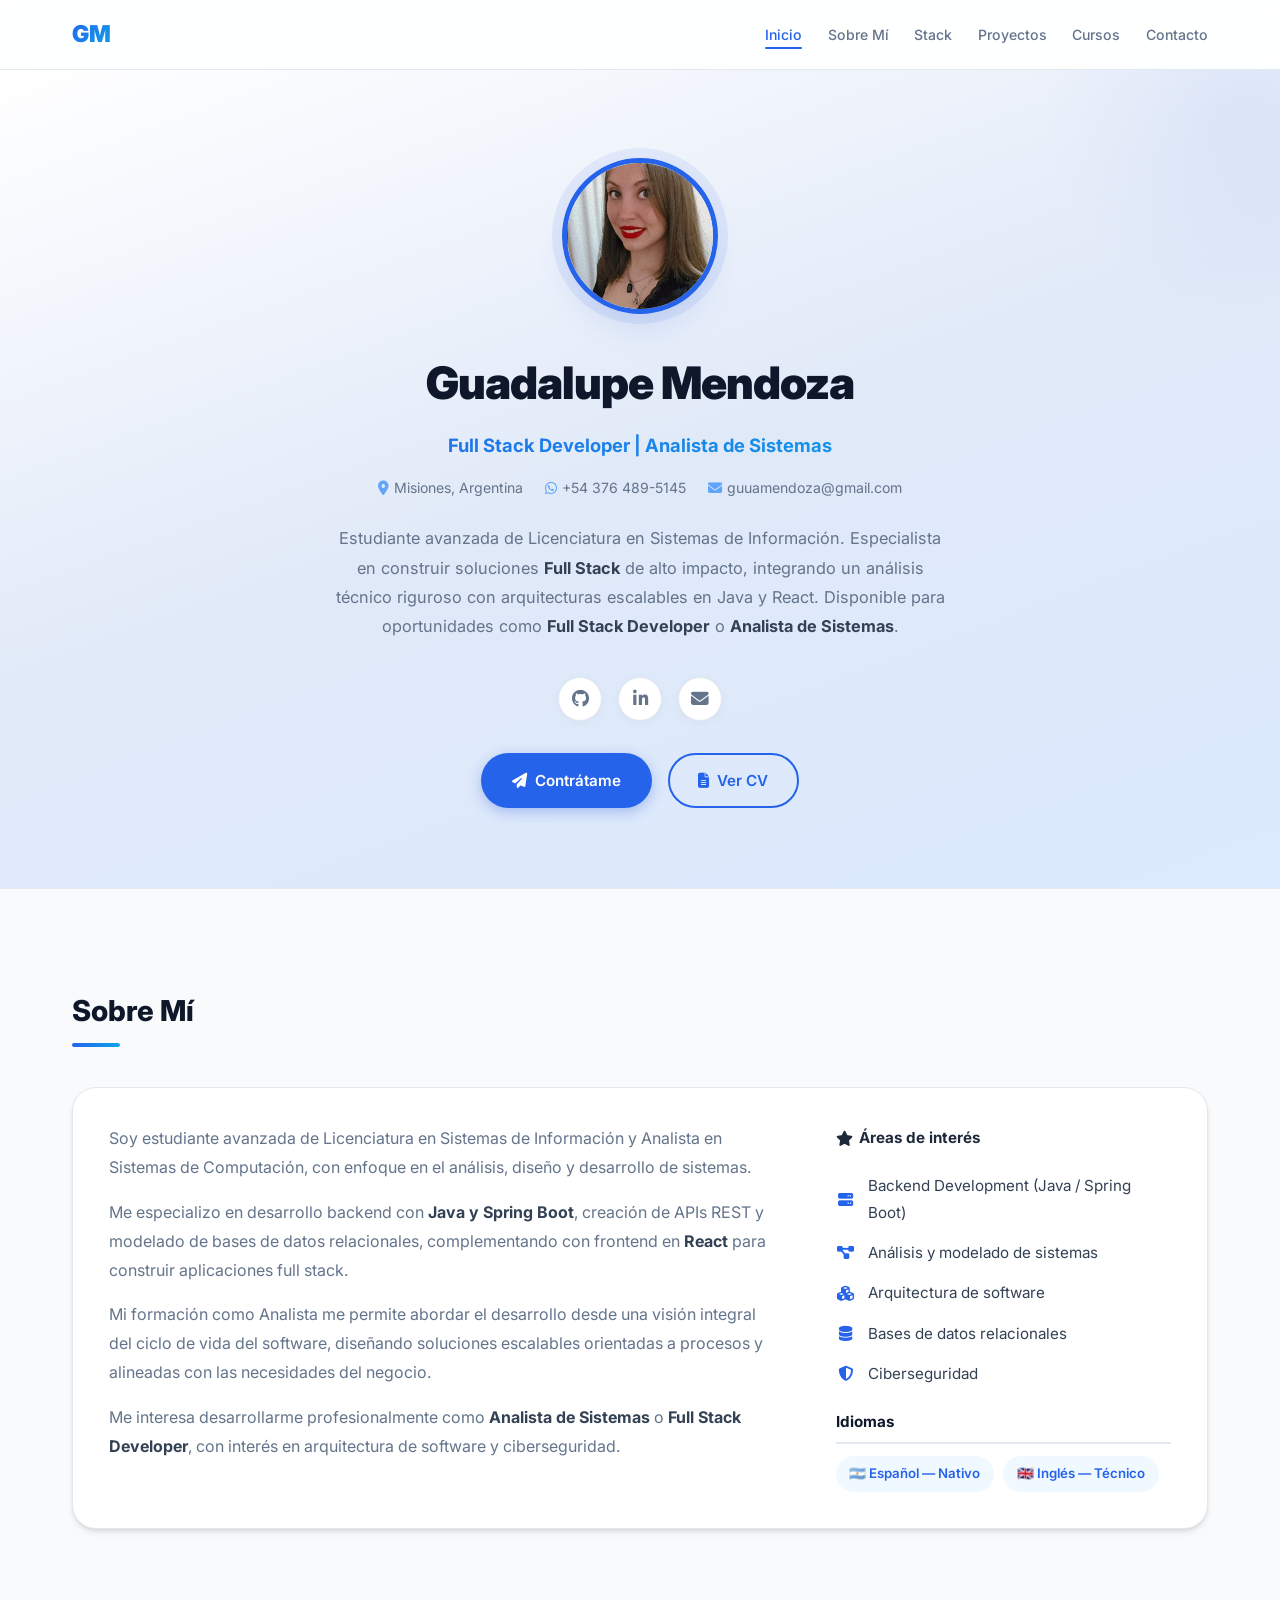
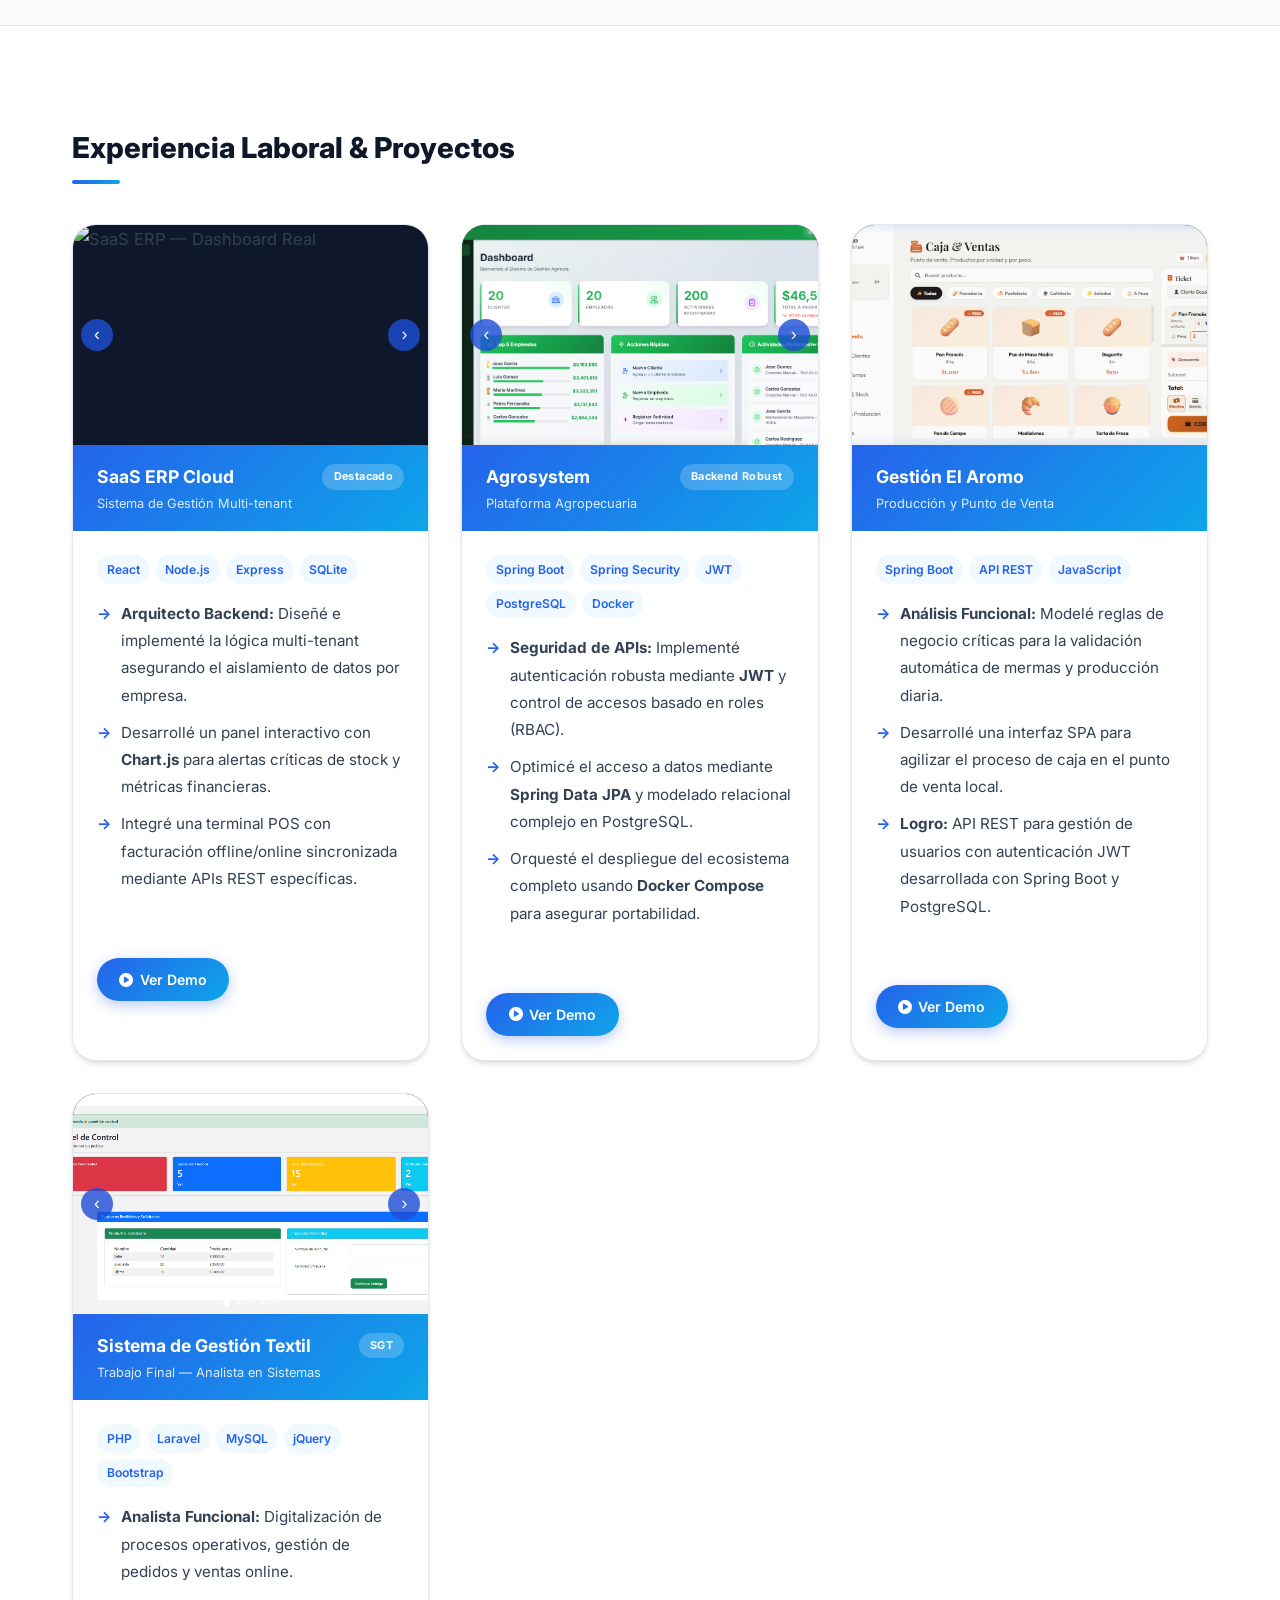
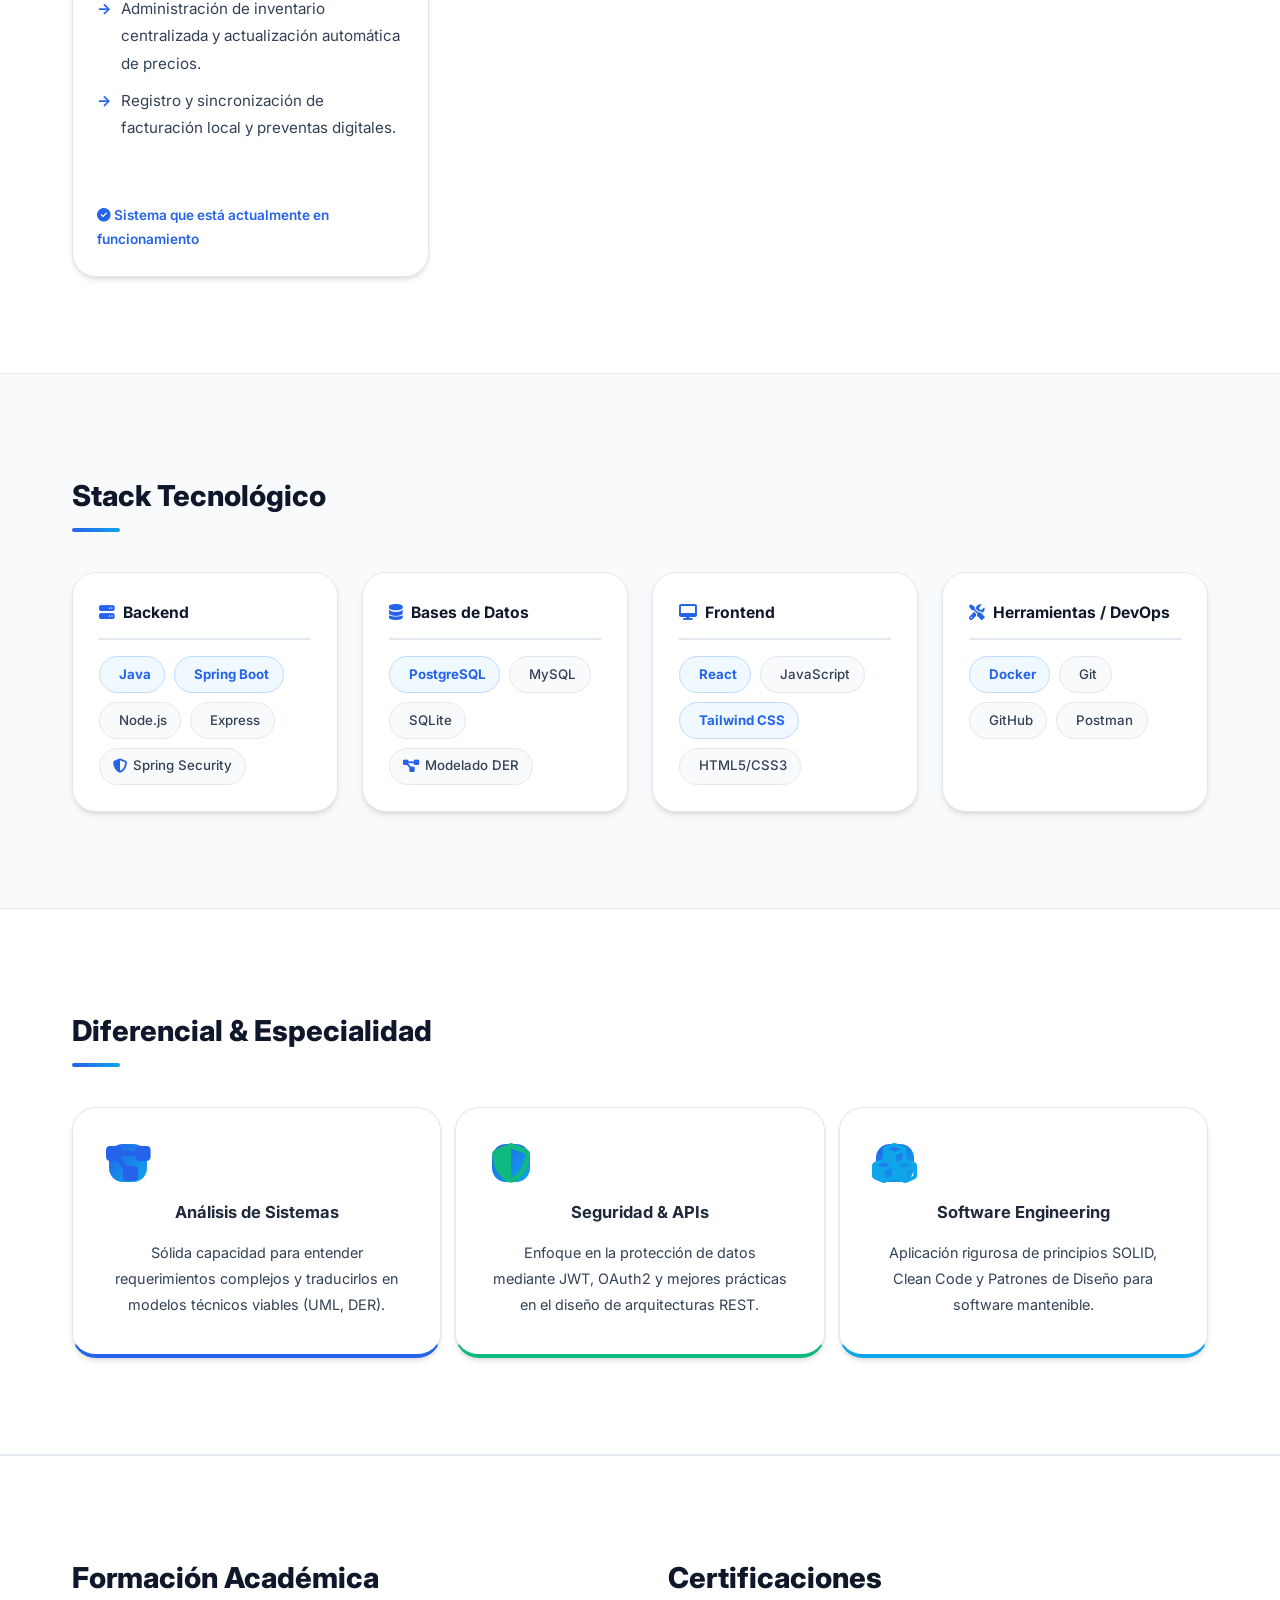
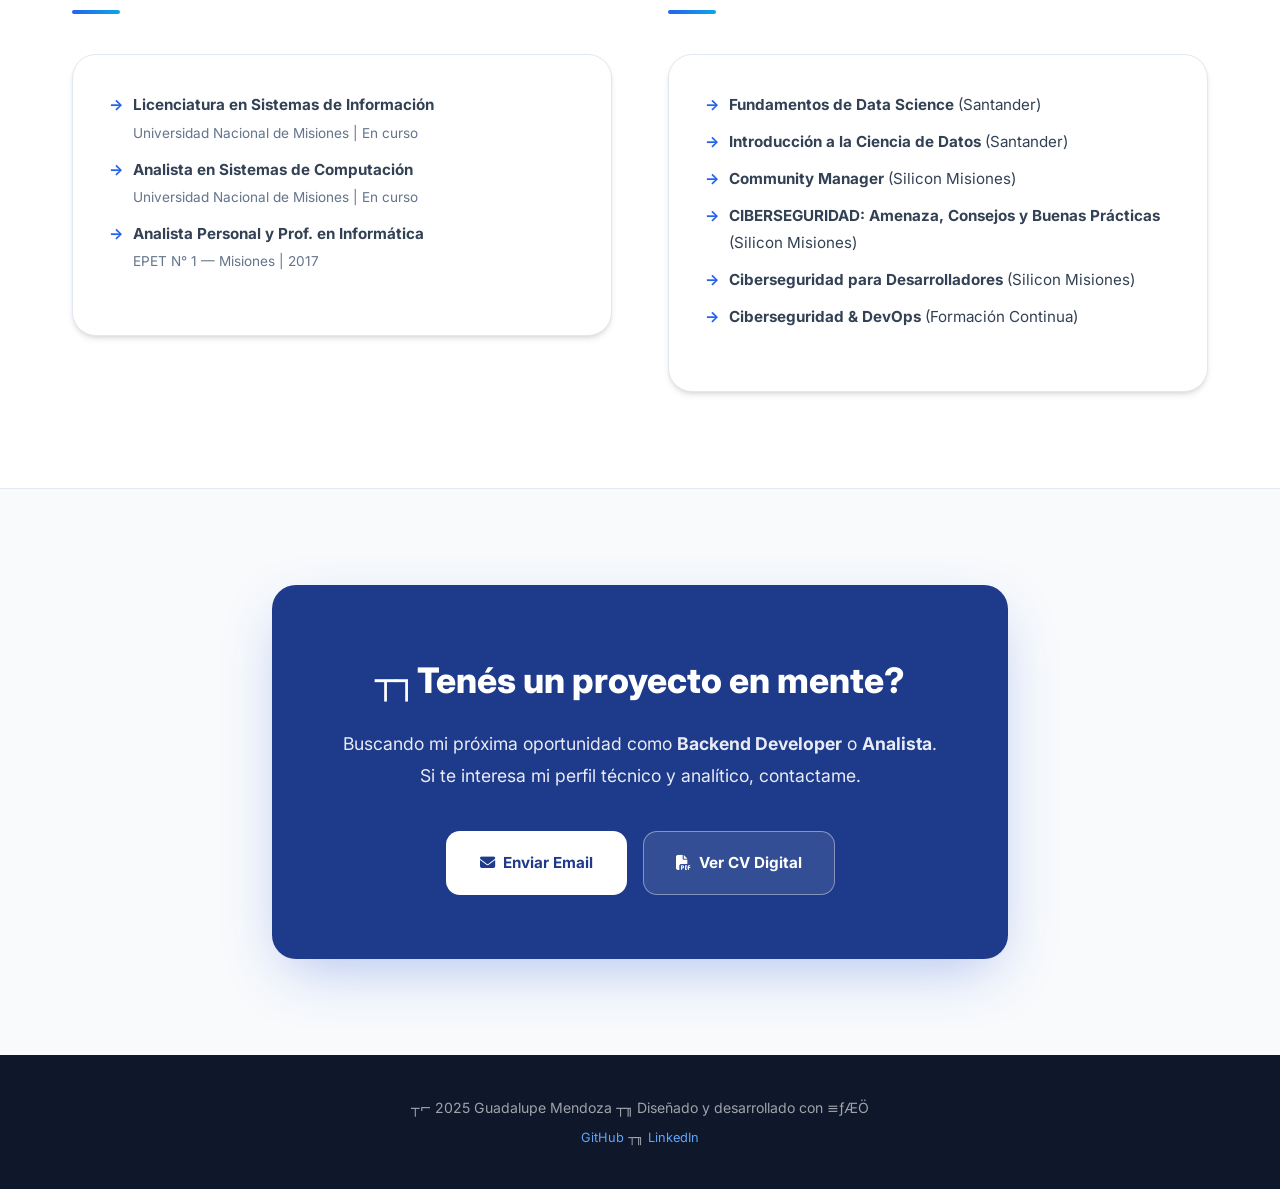
==== index.html @ 821cbe6c "Corregir problemas de visualización en el portfolio" ====
﻿<!DOCTYPE html>
<html lang="es">

<head>
    <meta charset="UTF-8">
    <meta name="viewport" content="width=device-width, initial-scale=1.0">
    <title>Guadalupe Mendoza | Desarrolladora Full Stack</title>
    <meta name="description"
        content="Portfolio de Guadalupe Mendoza — Desarrolladora Full Stack, Analista en Sistemas. Spring Boot, PostgreSQL, Docker.">
    <link rel="preconnect" href="https://fonts.googleapis.com">
    <link rel="preconnect" href="https://fonts.gstatic.com" crossorigin>
    <link href="https://fonts.googleapis.com/css2?family=Inter:wght@300;400;500;600;700;800;900&display=swap"
        rel="stylesheet">
    <link rel="stylesheet" href="https://cdnjs.cloudflare.com/ajax/libs/font-awesome/6.4.0/css/all.min.css">
    <link rel="stylesheet" href="https://cdn.jsdelivr.net/gh/devicons/devicon@latest/devicon.min.css">
    <style>
        :root {
            --blue: #2563eb;
            --blue-dark: #1e3a8a;
            --blue-lt: #60a5fa;
            --blue-xs: #f0f9ff;
            --sky: #0ea5e9;
            --dark: #0f172a;
            --text: #334155;
            --text-dark: #1e293b;
            --muted: #64748b;
            --border: #e2e8f0;
            --bg: #f8fafc;
            --card: #ffffff;
            --r: 24px;
            --r-sm: 14px;
            --sh: 0 4px 6px -1px rgb(0 0 0 / 0.1), 0 2px 4px -2px rgb(0 0 0 / 0.1);
            --sh-lg: 0 20px 25px -5px rgb(0 0 0 / 0.1), 0 8px 10px -6px rgb(0 0 0 / 0.1);
            --accent: #10b981; /* Emerald for a fresh professional look */
            --gap: 3.5rem;
        }

        *,
        *::before,
        *::after {
            margin: 0;
            padding: 0;
            box-sizing: border-box;
        }

        html {
            scroll-behavior: smooth;
        }

        body {
            font-family: 'Inter', system-ui, sans-serif;
            background: var(--bg);
            color: var(--text);
            line-height: 1.8;
            font-size: 16.5px;
            -webkit-font-smoothing: antialiased;
        }

        img {
            display: block;
            max-width: 100%;
        }

        a {
            color: inherit;
            text-decoration: none;
        }

        /* ΓöÇΓöÇΓöÇ NAVBAR ΓöÇΓöÇΓöÇΓöÇΓöÇΓöÇΓöÇΓöÇΓöÇΓöÇΓöÇΓöÇΓöÇΓöÇΓöÇΓöÇΓöÇΓöÇΓöÇΓöÇΓöÇΓöÇΓöÇΓöÇΓöÇΓöÇΓöÇΓöÇΓöÇΓöÇΓöÇΓöÇΓöÇΓöÇ */
        .navbar {
            background: rgba(255, 255, 255, .85);
            backdrop-filter: blur(12px);
            -webkit-backdrop-filter: blur(12px);
            border-bottom: 1px solid var(--border);
            position: sticky;
            top: 0;
            z-index: 1000;
            padding: .85rem 0;
        }

        .nav-inner {
            max-width: 1200px;
            margin: 0 auto;
            padding: 0 2rem;
            display: flex;
            justify-content: space-between;
            align-items: center;
        }

        .logo {
            font-size: 1.45rem;
            font-weight: 900;
            background: linear-gradient(135deg, var(--blue), var(--sky));
            -webkit-background-clip: text;
            background-clip: text;
            -webkit-text-fill-color: transparent;
        }

        .nav-links {
            display: flex;
            gap: 1.6rem;
            list-style: none;
        }

        .nav-links a {
            font-size: .88rem;
            font-weight: 500;
            color: var(--muted);
            transition: color .2s;
            position: relative;
        }

        .nav-links a:hover,
        .nav-links a.active {
            color: var(--blue);
        }

        .nav-links a.active::after {
            content: '';
            position: absolute;
            bottom: -6px;
            left: 0;
            right: 0;
            height: 2px;
            background: var(--blue);
            border-radius: 2px;
        }

        /* ΓöÇΓöÇΓöÇ HERO ΓöÇΓöÇΓöÇΓöÇΓöÇΓöÇΓöÇΓöÇΓöÇΓöÇΓöÇΓöÇΓöÇΓöÇΓöÇΓöÇΓöÇΓöÇΓöÇΓöÇΓöÇΓöÇΓöÇΓöÇΓöÇΓöÇΓöÇΓöÇΓöÇΓöÇΓöÇΓöÇΓöÇΓöÇΓöÇΓöÇ */
        .hero {
            background: linear-gradient(160deg, #fff 0%, #e0e9f8 50%, #dbeafe 100%);
            padding: 5.5rem 2rem 5rem;
            text-align: center;
            border-bottom: 1px solid var(--border);
            position: relative;
            overflow: hidden;
        }

        .hero::before {
            content: '';
            position: absolute;
            top: -160px;
            right: -160px;
            width: 400px;
            height: 400px;
            border-radius: 50%;
            background: radial-gradient(circle, rgba(29, 78, 216, .06) 0%, transparent 70%);
        }

        .hero-inner {
            max-width: 800px;
            margin: 0 auto;
            position: relative;
        }

        .avatar {
            width: 156px;
            height: 156px;
            border-radius: 50%;
            object-fit: cover;
            border: 5px solid var(--blue);
            box-shadow: 0 0 0 10px rgba(29, 78, 216, .08), 0 20px 40px -15px rgba(29, 78, 216, .2);
            margin: 0 auto 1.8rem;
        }

        .hero h1 {
            font-size: 2.8rem;
            font-weight: 900;
            color: var(--dark);
            margin-bottom: .35rem;
            letter-spacing: -.02em;
        }

        .hero-role {
            font-size: 1.15rem;
            font-weight: 700;
            background: linear-gradient(135deg, var(--blue), var(--sky));
            -webkit-background-clip: text;
            background-clip: text;
            -webkit-text-fill-color: transparent;
            margin-bottom: .8rem;
        }

        .hero-meta {
            display: flex;
            gap: 1.4rem;
            justify-content: center;
            flex-wrap: wrap;
            color: var(--muted);
            font-size: .88rem;
            margin-bottom: 1.5rem;
        }

        .hero-meta i {
            margin-right: .3rem;
            color: var(--blue-lt);
        }

        .hero-bio {
            color: var(--muted);
            font-size: 1.02rem;
            margin-bottom: 2.2rem;
            max-width: 620px;
            margin-left: auto;
            margin-right: auto;
            line-height: 1.8;
        }

        .hero-bio strong {
            color: var(--text);
        }

        .social-row {
            display: flex;
            gap: 1rem;
            justify-content: center;
            margin-bottom: 2rem;
        }

        .social-row a {
            width: 44px;
            height: 44px;
            border-radius: 50%;
            background: var(--card);
            border: 1px solid var(--border);
            display: flex;
            align-items: center;
            justify-content: center;
            font-size: 1.1rem;
            color: var(--muted);
            transition: all .25s;
            box-shadow: 0 2px 8px rgba(0, 0, 0, .04);
        }

        .social-row a:hover {
            background: var(--blue);
            color: #fff;
            border-color: var(--blue);
            transform: translateY(-3px);
            box-shadow: 0 6px 20px rgba(29, 78, 216, .25);
        }

        .hero-btns {
            display: flex;
            gap: 1rem;
            justify-content: center;
            flex-wrap: wrap;
        }

        .btn {
            display: inline-flex;
            align-items: center;
            gap: .5rem;
            padding: .75rem 1.8rem;
            border-radius: 50px;
            font-weight: 600;
            font-size: .95rem;
            transition: all .25s;
            cursor: pointer;
            border: 2px solid transparent;
        }

        .btn-primary {
            background: var(--blue);
            color: #fff;
            box-shadow: 0 4px 14px rgba(29, 78, 216, .3);
        }

        .btn-primary:hover {
            background: #1e3a8a;
            transform: translateY(-2px);
            box-shadow: 0 6px 20px rgba(29, 78, 216, .4);
        }

        .btn-outline {
            background: transparent;
            color: var(--blue);
            border-color: var(--blue);
        }

        .btn-outline:hover {
            background: var(--blue-xs);
            transform: translateY(-2px);
        }

        /* ΓöÇΓöÇΓöÇ LAYOUT ΓöÇΓöÇΓöÇΓöÇΓöÇΓöÇΓöÇΓöÇΓöÇΓöÇΓöÇΓöÇΓöÇΓöÇΓöÇΓöÇΓöÇΓöÇΓöÇΓöÇΓöÇΓöÇΓöÇΓöÇΓöÇΓöÇΓöÇΓöÇΓöÇΓöÇΓöÇΓöÇΓöÇΓöÇ */
        .container {
            max-width: 1200px;
            margin: 0 auto;
            padding: 0 2rem;
        }

        .section-gap {
            padding: 6rem 0;
        }

        .section-alt {
            background: var(--card);
            border-top: 1px solid var(--border);
            border-bottom: 1px solid var(--border);
        }

        .section-title {
            font-size: 1.8rem;
            font-weight: 800;
            color: var(--dark);
            margin-bottom: 2.5rem;
            position: relative;
            padding-bottom: .65rem;
        }

        .section-title::after {
            content: '';
            position: absolute;
            bottom: 0;
            left: 0;
            width: 48px;
            height: 4px;
            border-radius: 4px;
            background: linear-gradient(90deg, var(--blue), var(--sky));
        }

        .section-title.center {
            text-align: center;
        }

        .section-title.center::after {
            left: 50%;
            transform: translateX(-50%);
        }

        /* ΓöÇΓöÇΓöÇ CARD ΓöÇΓöÇΓöÇΓöÇΓöÇΓöÇΓöÇΓöÇΓöÇΓöÇΓöÇΓöÇΓöÇΓöÇΓöÇΓöÇΓöÇΓöÇΓöÇΓöÇΓöÇΓöÇΓöÇΓöÇΓöÇΓöÇΓöÇΓöÇΓöÇΓöÇΓöÇΓöÇΓöÇΓöÇΓöÇΓöÇ */
        .card {
            background: var(--card);
            border-radius: var(--r);
            box-shadow: var(--sh);
            border: 1px solid var(--border);
        }

        .card-pad {
            padding: 2.25rem;
        }

        /* ΓöÇΓöÇΓöÇ SOBRE M├ì ΓöÇΓöÇΓöÇΓöÇΓöÇΓöÇΓöÇΓöÇΓöÇΓöÇΓöÇΓöÇΓöÇΓöÇΓöÇΓöÇΓöÇΓöÇΓöÇΓöÇΓöÇΓöÇΓöÇΓöÇΓöÇΓöÇΓöÇΓöÇΓöÇΓöÇΓöÇΓöÇ */
        .about-grid {
            display: grid;
            grid-template-columns: 2fr 1fr;
            gap: var(--gap);
        }

        .about-text p {
            color: var(--muted);
            margin-bottom: 1rem;
            font-size: 1rem;
        }

        .about-text p strong {
            color: var(--text);
        }

        .lang-row {
            display: flex;
            gap: .6rem;
            flex-wrap: wrap;
            margin-top: .75rem;
        }

        .lang-badge {
            background: var(--blue-xs);
            color: var(--blue);
            padding: .35rem .85rem;
            border-radius: 50px;
            font-size: .83rem;
            font-weight: 600;
        }

        /* ΓöÇΓöÇΓöÇ FORMACI├ôN + ÁREAS ΓöÇΓöÇΓöÇΓöÇΓöÇΓöÇΓöÇΓöÇΓöÇΓöÇΓöÇΓöÇΓöÇΓöÇΓöÇΓöÇΓöÇΓöÇΓöÇΓöÇΓöÇΓöÇ */
        .two-col {
            display: grid;
            grid-template-columns: 1fr 1fr;
            gap: var(--gap);
        }

        .edu-timeline {
            display: flex;
            flex-direction: column;
            gap: 1rem;
        }

        .edu-item {
            padding: 1.1rem 1.3rem;
            border-radius: var(--r-sm);
            background: var(--bg);
            border-left: 4px solid var(--blue);
            transition: transform .2s;
        }

        .edu-item:hover {
            transform: translateX(4px);
        }

        .edu-item h4 {
            font-size: .98rem;
            font-weight: 700;
            color: var(--dark);
            margin-bottom: .15rem;
        }

        .edu-item .inst {
            color: var(--blue);
            font-size: .86rem;
            font-weight: 600;
        }

        .edu-item .date {
            color: var(--muted);
            font-size: .8rem;
        }

        .areas-grid {
            display: grid;
            grid-template-columns: 1fr 1fr;
            gap: .9rem;
        }

        .area-card {
            background: var(--bg);
            border-radius: var(--r-sm);
            padding: 1rem;
            display: flex;
            align-items: flex-start;
            gap: .8rem;
            border: 1px solid var(--border);
            transition: all .25s;
        }

        .area-card:hover {
            border-color: var(--blue);
            background: var(--blue-xs);
            transform: translateY(-3px);
            box-shadow: 0 4px 12px rgba(29, 78, 216, .08);
        }

        .area-icon {
            width: 38px;
            height: 38px;
            border-radius: var(--r-sm);
            background: linear-gradient(135deg, var(--blue), var(--sky));
            display: flex;
            align-items: center;
            justify-content: center;
            color: #fff;
            font-size: .95rem;
            flex-shrink: 0;
        }

        .area-card h4 {
            font-size: .88rem;
            font-weight: 700;
            color: var(--dark);
            margin-bottom: .15rem;
        }

        .area-card p {
            font-size: .78rem;
            color: var(--muted);
            line-height: 1.45;
        }

        /* ΓöÇΓöÇΓöÇ STACK TECNOL├ôGICO ΓöÇΓöÇΓöÇΓöÇΓöÇΓöÇΓöÇΓöÇΓöÇΓöÇΓöÇΓöÇΓöÇΓöÇΓöÇΓöÇΓöÇΓöÇΓöÇΓöÇΓöÇΓöÇΓöÇΓöÇ */
        .skills-grid {
            display: grid;
            grid-template-columns: repeat(auto-fit, minmax(260px, 1fr));
            gap: 1.5rem;
        }

        .skill-cat {
            background: var(--card);
            border-radius: var(--r);
            padding: 1.6rem;
            box-shadow: var(--sh);
            border: 1px solid var(--border);
            transition: transform .25s, box-shadow .25s;
        }

        .skill-cat:hover {
            transform: translateY(-4px);
            box-shadow: var(--sh-lg);
        }

        .skill-cat h3 {
            font-size: .98rem;
            font-weight: 700;
            color: var(--dark);
            display: flex;
            align-items: center;
            gap: .5rem;
            padding-bottom: .7rem;
            margin-bottom: 1rem;
            border-bottom: 2px solid var(--border);
        }

        .skill-cat h3 i {
            color: var(--blue);
        }

        .skill-tags {
            display: flex;
            flex-wrap: wrap;
            gap: .55rem;
        }

        .skill-tag {
            background: var(--bg);
            color: var(--text);
            padding: .35rem .85rem;
            border-radius: 50px;
            font-size: .83rem;
            font-weight: 500;
            border: 1px solid var(--border);
            display: inline-flex;
            align-items: center;
            gap: .35rem;
            transition: all .25s;
        }

        .skill-tag i {
            color: var(--blue);
            font-size: .9rem;
        }

        .skill-tag:hover {
            background: var(--blue);
            color: #fff;
            border-color: var(--blue);
            transform: translateY(-2px);
        }

        .skill-tag:hover i {
            color: #fff;
        }

        .skill-tag.hi {
            background: var(--blue-xs);
            border-color: #bfdbfe;
            color: var(--blue);
            font-weight: 700;
        }

        /* ΓöÇΓöÇΓöÇ PROYECTOS ΓöÇΓöÇΓöÇΓöÇΓöÇΓöÇΓöÇΓöÇΓöÇΓöÇΓöÇΓöÇΓöÇΓöÇΓöÇΓöÇΓöÇΓöÇΓöÇΓöÇΓöÇΓöÇΓöÇΓöÇΓöÇΓöÇΓöÇΓöÇΓöÇΓöÇΓöÇ */
        .projects-grid {
            display: grid;
            grid-template-columns: repeat(auto-fit, minmax(350px, 1fr));
            gap: 2rem;
        }

        .proj-card {
            background: var(--card);
            border-radius: var(--r);
            overflow: hidden;
            display: flex;
            flex-direction: column;
            box-shadow: var(--sh);
            transition: transform .3s ease, box-shadow .3s ease;
            height: 100%;
            border: 1px solid var(--border);
        }

        .proj-card:hover {
            transform: translateY(-8px);
            box-shadow: var(--sh-lg);
            border-color: var(--blue-lt);
        }

        .proj-desc-list {
            list-style: none;
            margin-bottom: 1.5rem;
        }

        .proj-desc-list li {
            position: relative;
            padding-left: 1.5rem;
            margin-bottom: 0.6rem;
            font-size: 0.95rem;
        }

        .proj-desc-list li::before {
            content: "→";
            position: absolute;
            left: 0;
            color: var(--blue);
            font-weight: 700;
        }

        .proj-carousel {
            position: relative;
            overflow: hidden;
            background: #0f172a;
        }

        .proj-carousel-track {
            display: flex;
            transition: transform .45s ease;
        }

        .proj-slide {
            min-width: 100%;
            height: 220px;
            object-fit: cover;
            object-position: top;
            cursor: zoom-in;
        }

        .carousel-btn {
            position: absolute;
            top: 50%;
            transform: translateY(-50%);
            background: rgba(29, 78, 216, .8);
            color: #fff;
            border: none;
            width: 32px;
            height: 32px;
            border-radius: 50%;
            font-size: 1.1rem;
            cursor: pointer;
            display: flex;
            align-items: center;
            justify-content: center;
            transition: background .2s;
            z-index: 5;
        }

        .carousel-btn:hover {
            background: var(--blue);
        }

        .carousel-prev {
            left: 8px;
        }

        .carousel-next {
            right: 8px;
        }

        .carousel-dots {
            position: absolute;
            bottom: 8px;
            left: 50%;
            transform: translateX(-50%);
            display: flex;
            gap: 5px;
        }

        .carousel-dot {
            width: 7px;
            height: 7px;
            border-radius: 50%;
            background: rgba(255, 255, 255, .35);
            cursor: pointer;
            transition: background .2s;
        }

        .carousel-dot.on {
            background: #fff;
        }

        .proj-header {
            background: linear-gradient(135deg, var(--blue), var(--sky));
            color: #fff;
            padding: 1rem 1.5rem;
        }

        .proj-header h3 {
            font-size: 1.1rem;
            font-weight: 700;
            display: flex;
            align-items: center;
            justify-content: space-between;
        }

        .proj-badge {
            background: rgba(255, 255, 255, .2);
            border-radius: 50px;
            font-size: .68rem;
            padding: .2rem .7rem;
            font-weight: 700;
            letter-spacing: .4px;
        }

        .proj-sub {
            font-size: .8rem;
            opacity: .85;
        }

        .proj-body {
            padding: 1.5rem;
            flex: 1;
            display: flex;
            flex-direction: column;
            gap: 1rem;
        }

        .proj-desc {
            color: var(--muted);
            font-size: .9rem;
            flex: 1;
            line-height: 1.7;
        }

        .tech-tags {
            display: flex;
            flex-wrap: wrap;
            gap: .4rem;
        }

        .tech-tag {
            background: var(--blue-xs);
            color: var(--blue);
            padding: .2rem .6rem;
            border-radius: 50px;
            font-size: .76rem;
            font-weight: 600;
        }

        .proj-stats {
            display: flex;
            gap: 1rem;
            flex-wrap: wrap;
        }

        .proj-stat {
            display: flex;
            align-items: center;
            gap: .3rem;
            font-size: .82rem;
            color: var(--muted);
        }

        .proj-stat i {
            color: var(--blue);
        }

        .proj-links {
            display: flex;
            gap: .75rem;
            padding-top: 1rem;
            flex-wrap: wrap;
            align-items: center;
        }

        .proj-links a {
            display: inline-flex;
            align-items: center;
            gap: .4rem;
            font-size: .88rem;
            color: var(--muted);
            transition: all .25s;
        }

        .proj-links a:hover {
            color: var(--blue);
        }

        .proj-demo-btn {
            background: linear-gradient(135deg, var(--blue), var(--sky));
            color: #fff !important;
            padding: .55rem 1.4rem;
            border-radius: 50px;
            font-weight: 600;
            font-size: .88rem;
            box-shadow: 0 4px 14px rgba(29, 78, 216, .3);
            transition: all .25s;
        }

        .proj-demo-btn:hover {
            transform: translateY(-2px);
            box-shadow: 0 6px 20px rgba(29, 78, 216, .4);
            color: #fff !important;
        }

        /* ΓöÇΓöÇΓöÇ CERTIFICACIONES ΓöÇΓöÇΓöÇΓöÇΓöÇΓöÇΓöÇΓöÇΓöÇΓöÇΓöÇΓöÇΓöÇΓöÇΓöÇΓöÇΓöÇΓöÇΓöÇΓöÇΓöÇΓöÇΓöÇΓöÇΓöÇ */
        .cert-grid {
            display: grid;
            grid-template-columns: repeat(auto-fit, minmax(290px, 1fr));
            gap: 1.3rem;
        }

        .cert-card {
            background: var(--card);
            border-radius: var(--r);
            padding: 1.4rem;
            box-shadow: var(--sh);
            border: 1px solid var(--border);
            display: flex;
            gap: 1rem;
            transition: all .25s;
        }

        .cert-card:hover {
            border-color: var(--blue);
            transform: translateY(-3px);
            box-shadow: var(--sh-lg);
        }

        .cert-icon {
            font-size: 1.8rem;
            color: var(--blue);
            min-width: 44px;
            text-align: center;
        }

        .cert-card h4 {
            font-size: .98rem;
            font-weight: 700;
            color: var(--dark);
            margin-bottom: .15rem;
        }

        .cert-iss {
            color: var(--blue);
            font-size: .84rem;
            font-weight: 600;
        }

        .cert-date {
            color: var(--muted);
            font-size: .8rem;
            margin-bottom: .4rem;
        }

        .cert-pills {
            display: flex;
            flex-wrap: wrap;
            gap: .3rem;
        }

        .cert-pill {
            background: var(--blue-xs);
            color: var(--blue);
            padding: .15rem .55rem;
            border-radius: 50px;
            font-size: .72rem;
            font-weight: 600;
        }

        .section-sub {
            font-size: 1.2rem;
            font-weight: 700;
            color: var(--dark);
            margin: 3rem 0 1.5rem;
        }

        /* ΓöÇΓöÇΓöÇ CONTACTO ΓöÇΓöÇΓöÇΓöÇΓöÇΓöÇΓöÇΓöÇΓöÇΓöÇΓöÇΓöÇΓöÇΓöÇΓöÇΓöÇΓöÇΓöÇΓöÇΓöÇΓöÇΓöÇΓöÇΓöÇΓöÇΓöÇΓöÇΓöÇΓöÇΓöÇΓöÇΓöÇ */
        .contact-box {
            background: linear-gradient(135deg, var(--blue) 0%, var(--sky) 100%);
            border-radius: var(--r);
            padding: 4rem 2.5rem;
            text-align: center;
            color: #fff;
            box-shadow: 0 20px 60px -15px rgba(29, 78, 216, .35);
        }

        .contact-box h2 {
            font-size: 2.2rem;
            font-weight: 800;
            margin-bottom: .75rem;
        }

        .contact-box p {
            opacity: .9;
            margin-bottom: 2rem;
            font-size: 1.05rem;
        }

        .btn-white {
            background: #fff;
            color: var(--blue);
            font-weight: 700;
        }

        .btn-white:hover {
            background: #e0e7ff;
            transform: translateY(-2px);
        }

        /* ΓöÇΓöÇΓöÇ FOOTER ΓöÇΓöÇΓöÇΓöÇΓöÇΓöÇΓöÇΓöÇΓöÇΓöÇΓöÇΓöÇΓöÇΓöÇΓöÇΓöÇΓöÇΓöÇΓöÇΓöÇΓöÇΓöÇΓöÇΓöÇΓöÇΓöÇΓöÇΓöÇΓöÇΓöÇΓöÇΓöÇΓöÇΓöÇ */
        footer {
            background: var(--dark);
            color: rgba(255, 255, 255, .6);
            text-align: center;
            padding: 2.5rem 2rem;
            font-size: .88rem;
        }

        footer a {
            color: var(--blue-lt);
            transition: color .2s;
        }

        footer a:hover {
            color: #fff;
        }

        /* ΓöÇΓöÇΓöÇ RESPONSIVE ΓöÇΓöÇΓöÇΓöÇΓöÇΓöÇΓöÇΓöÇΓöÇΓöÇΓöÇΓöÇΓöÇΓöÇΓöÇΓöÇΓöÇΓöÇΓöÇΓöÇΓöÇΓöÇΓöÇΓöÇΓöÇΓöÇΓöÇΓöÇΓöÇΓöÇ */
        @media (max-width: 900px) {

            .two-col,
            .about-grid {
                grid-template-columns: 1fr;
            }

            .areas-grid {
                grid-template-columns: 1fr;
            }

            .hero h1 {
                font-size: 2rem;
            }
        }

        @media (max-width: 640px) {
            .projects-grid {
                grid-template-columns: 1fr;
            }

            .nav-links {
                gap: .8rem;
            }

            .nav-links a {
                font-size: .78rem;
            }
        }

        @keyframes fadeUp {
            from {
                opacity: 0;
                transform: translateY(16px);
            }

            to {
                opacity: 1;
                transform: translateY(0);
            }
        }

        .proj-card,
        .cert-card,
        .skill-cat,
        .area-card {
            animation: fadeUp .5s ease-out both;
        }
    </style>
</head>

<body>

    <!-- ΓòÉΓòÉΓòÉ NAVBAR ΓòÉΓòÉΓòÉΓòÉΓòÉΓòÉΓòÉΓòÉΓòÉΓòÉΓòÉΓòÉΓòÉΓòÉΓòÉΓòÉΓòÉΓòÉΓòÉΓòÉΓòÉΓòÉΓòÉΓòÉΓòÉΓòÉΓòÉΓòÉΓòÉΓòÉΓòÉΓòÉΓòÉΓòÉΓòÉΓòÉΓòÉΓòÉΓòÉΓòÉΓòÉΓòÉΓòÉΓòÉ -->
    <nav class="navbar">
        <div class="nav-inner">
            <a href="#" class="logo">GM</a>
            <ul class="nav-links">
                <li><a href="#inicio" class="active">Inicio</a></li>
                <li><a href="#sobre-mi">Sobre Mí</a></li>
                <li><a href="#stack">Stack</a></li>
                <li><a href="#proyectos">Proyectos</a></li>
                <li><a href="#cursos">Cursos</a></li>
                <li><a href="#contacto">Contacto</a></li>
            </ul>
        </div>
    </nav>

    <!-- ΓòÉΓòÉΓòÉ HERO ΓòÉΓòÉΓòÉΓòÉΓòÉΓòÉΓòÉΓòÉΓòÉΓòÉΓòÉΓòÉΓòÉΓòÉΓòÉΓòÉΓòÉΓòÉΓòÉΓòÉΓòÉΓòÉΓòÉΓòÉΓòÉΓòÉΓòÉΓòÉΓòÉΓòÉΓòÉΓòÉΓòÉΓòÉΓòÉΓòÉΓòÉΓòÉΓòÉΓòÉΓòÉΓòÉΓòÉΓòÉΓòÉΓòÉ -->
    <section id="inicio" class="hero">
        <div class="hero-inner">
            <img src="profile.jpg" alt="Guadalupe Mendoza" class="avatar">
            <h1>Guadalupe Mendoza</h1>
            <div class="hero-role">Full Stack Developer | Analista de Sistemas</div>
            <div class="hero-meta">
                <span><i class="fas fa-map-marker-alt"></i>Misiones, Argentina</span>
                <span><i class="fab fa-whatsapp"></i>+54 376 489-5145</span>
                <span><i class="fas fa-envelope"></i>guuamendoza@gmail.com</span>
            </div>
            <p class="hero-bio">
                Estudiante avanzada de Licenciatura en Sistemas de Información. Especialista en construir soluciones <strong>Full Stack</strong> de alto impacto, integrando un análisis técnico riguroso con arquitecturas escalables en Java y React. Disponible para oportunidades como <strong>Full Stack Developer</strong> o <strong>Analista de Sistemas</strong>.
            </p>
            <div class="social-row">
                <a href="https://github.com/gmmendoza" target="_blank" rel="noopener" title="GitHub"><i
                        class="fab fa-github"></i></a>
                <a href="https://www.linkedin.com/in/gmmendoza/" target="_blank" rel="noopener" title="LinkedIn"><i
                        class="fab fa-linkedin-in"></i></a>
                <a href="mailto:guuamendoza@gmail.com" title="Email"><i class="fas fa-envelope"></i></a>
            </div>
            <div class="hero-btns">
                <a href="#contacto" class="btn btn-primary"><i class="fas fa-paper-plane"></i> Contrátame</a>
                <a href="cv/" target="_blank" class="btn btn-outline"><i class="fas fa-file-alt"></i> Ver CV</a>
            </div>
        </div>
    </section>

    <!-- ΓòÉΓòÉΓòÉ CONTENIDO PRINCIPAL ΓòÉΓòÉΓòÉΓòÉΓòÉΓòÉΓòÉΓòÉΓòÉΓòÉΓòÉΓòÉΓòÉΓòÉΓòÉΓòÉΓòÉΓòÉΓòÉΓòÉΓòÉΓòÉΓòÉΓòÉΓòÉΓòÉΓòÉΓòÉΓòÉΓòÉΓòÉΓòÉ -->

    <!-- ΓöÇΓöÇ SOBRE M├ì ΓöÇΓöÇΓöÇΓöÇΓöÇΓöÇΓöÇΓöÇΓöÇΓöÇΓöÇΓöÇΓöÇΓöÇΓöÇΓöÇΓöÇΓöÇΓöÇΓöÇΓöÇΓöÇΓöÇΓöÇΓöÇΓöÇΓöÇΓöÇΓöÇΓöÇΓöÇΓöÇΓöÇΓöÇΓöÇΓöÇΓöÇΓöÇΓöÇΓöÇ -->
    <section id="sobre-mi" class="section-gap">
        <div class="container">
            <h2 class="section-title">Sobre Mí</h2>
            <div class="card card-pad">
                <div class="about-grid">
                    <div class="about-text">
                        <p>Soy estudiante avanzada de Licenciatura en Sistemas de Información y Analista en Sistemas de Computación, con enfoque en el análisis, diseño y desarrollo de sistemas.</p>
                        <p>Me especializo en desarrollo backend con <strong>Java y Spring Boot</strong>, creación de APIs REST y modelado de bases de datos relacionales, complementando con frontend en <strong>React</strong> para construir aplicaciones full stack.</p>
                        <p>Mi formación como Analista me permite abordar el desarrollo desde una visión integral del ciclo de vida del software, diseñando soluciones escalables orientadas a procesos y alineadas con las necesidades del negocio.</p>
                        <p>Me interesa desarrollarme profesionalmente como <strong>Analista de Sistemas</strong> o <strong>Full Stack Developer</strong>, con interés en arquitectura de software y ciberseguridad.</p>
                    </div>
                    <div>
                        <h4
                            style="font-size: 0.95rem; font-weight: 700; color: var(--text-dark); margin-bottom: 0.75rem; display: flex; align-items: center; gap: 0.4rem;">
                            <i class="fas fa-star"></i> Áreas de interés
                        </h4>
                        <ul style="list-style: none; font-size: 0.95rem; color: var(--text); padding: 0.5rem 0;">
                            <li style="margin-bottom: 0.8rem; display: flex; align-items: center; gap: 0.75rem;">
                                <i class="fas fa-server" style="color: var(--blue); width: 20px; text-align: center;"></i>
                                <span>Backend Development (Java / Spring Boot)</span>
                            </li>
                            <li style="margin-bottom: 0.8rem; display: flex; align-items: center; gap: 0.75rem;">
                                <i class="fas fa-project-diagram" style="color: var(--blue); width: 20px; text-align: center;"></i>
                                <span>Análisis y modelado de sistemas</span>
                            </li>
                            <li style="margin-bottom: 0.8rem; display: flex; align-items: center; gap: 0.75rem;">
                                <i class="fas fa-cubes" style="color: var(--blue); width: 20px; text-align: center;"></i>
                                <span>Arquitectura de software</span>
                            </li>
                            <li style="margin-bottom: 0.8rem; display: flex; align-items: center; gap: 0.75rem;">
                                <i class="fas fa-database" style="color: var(--blue); width: 20px; text-align: center;"></i>
                                <span>Bases de datos relacionales</span>
                            </li>
                            <li style="margin-bottom: 0.8rem; display: flex; align-items: center; gap: 0.75rem;">
                                <i class="fas fa-shield-alt" style="color: var(--blue); width: 20px; text-align: center;"></i>
                                <span>Ciberseguridad</span>
                            </li>
                        </ul>
                        <h4
                            style="font-size:.95rem;font-weight:700;color:var(--dark);margin-bottom:.75rem;padding-bottom:.45rem;border-bottom:2px solid var(--border);">
                            Idiomas</h4>
                        <div class="lang-row">
                            <span class="lang-badge">🇦🇷 Español — Nativo</span>
                            <span class="lang-badge">🇬🇧 Inglés — Técnico</span>
                        </div>

                    </div>
                </div>
            </div>
        </div>
    </section>

    <!-- ΓöÇΓöÇ FORMACI├ôN + ÁREAS ΓöÇΓöÇΓöÇΓöÇΓöÇΓöÇΓöÇΓöÇΓöÇΓöÇΓöÇΓöÇΓöÇΓöÇΓöÇΓöÇΓöÇΓöÇΓöÇΓöÇΓöÇΓöÇΓöÇΓöÇΓöÇΓöÇΓöÇΓöÇΓöÇΓöÇΓöÇΓöÇ -->
    <!-- ΓöÇΓöÇ PROYECTOS DESTACADOS ΓöÇΓöÇΓöÇΓöÇΓöÇΓöÇΓöÇΓöÇΓöÇΓöÇΓöÇΓöÇΓöÇΓöÇΓöÇΓöÇΓöÇΓöÇΓöÇΓöÇΓöÇΓöÇΓöÇΓöÇΓöÇΓöÇΓöÇΓöÇΓöÇ -->
    <div class="section-alt">
        <section id="proyectos" class="section-gap">
            <div class="container">
                <h2 class="section-title">Experiencia Laboral & Proyectos</h2>
                <div class="projects-grid">

                    <!-- SaaS ERP -->
                    <div class="proj-card">
                        <div class="proj-carousel" id="saas-c">
                            <div class="proj-carousel-track" id="saas-t">
                                <img src="https://images.unsplash.com/photo-1551288049-bebda4e38f71?auto=format&fit=crop&w=800&q=80" alt="SaaS ERP — Dashboard Real" class="proj-slide">
                                <img src="https://images.unsplash.com/photo-1460925895917-afdab827c52f?auto=format&fit=crop&w=800&q=80" alt="SaaS ERP — Analítica" class="proj-slide">
                            </div>
                            <button class="carousel-btn carousel-prev" onclick="cMove('saas',-1)">&#8249;</button>
                            <button class="carousel-btn carousel-next" onclick="cMove('saas',1)">&#8250;</button>
                        </div>
                        <div class="proj-header">
                            <h3>SaaS ERP Cloud <span class="proj-badge">Destacado</span></h3>
                            <div class="proj-sub">Sistema de Gestión Multi-tenant</div>
                        </div>
                        <div class="proj-body">
                            <div class="tech-tags">
                                <span class="tech-tag">React</span>
                                <span class="tech-tag">Node.js</span>
                                <span class="tech-tag">Express</span>
                                <span class="tech-tag">SQLite</span>
                            </div>
                            <ul class="proj-desc-list">
                                <li><strong>Arquitecto Backend:</strong> Diseñé e implementé la lógica multi-tenant asegurando el aislamiento de datos por empresa.</li>
                                <li>Desarrollé un panel interactivo con <strong>Chart.js</strong> para alertas críticas de stock y métricas financieras.</li>
                                <li>Integré una terminal POS con facturación offline/online sincronizada mediante APIs REST específicas.</li>
                            </ul>
                            <div class="proj-links">
                                <a href="Saas.app/" target="_blank" rel="noopener" class="proj-demo-btn">
                                    <i class="fas fa-play-circle"></i> Ver Demo
                                </a>
                            </div>
                        </div>
                    </div>

                    <!-- Agrosystem -->
                    <div class="proj-card">
                        <div class="proj-carousel" id="agro-c">
                            <div class="proj-carousel-track" id="agro-t">
                                <img src="imagenes/agrosystem/agro-dashboard.png" alt="Agrosystem — Dashboard" class="proj-slide">
                                <img src="imagenes/agrosystem/agro-liquidaciones.png" alt="Agrosystem — Liquidaciones" class="proj-slide">
                            </div>
                            <button class="carousel-btn carousel-prev" onclick="cMove('agro',-1)">&#8249;</button>
                            <button class="carousel-btn carousel-next" onclick="cMove('agro',1)">&#8250;</button>
                        </div>
                        <div class="proj-header">
                            <h3>Agrosystem <span class="proj-badge">Backend Robust</span></h3>
                            <div class="proj-sub">Plataforma Agropecuaria</div>
                        </div>
                        <div class="proj-body">
                            <div class="tech-tags">
                                <span class="tech-tag">Spring Boot</span>
                                <span class="tech-tag">Spring Security</span>
                                <span class="tech-tag">JWT</span>
                                <span class="tech-tag">PostgreSQL</span>
                                <span class="tech-tag">Docker</span>
                            </div>
                            <ul class="proj-desc-list">
                                <li><strong>Seguridad de APIs:</strong> Implementé autenticación robusta mediante <strong>JWT</strong> y control de accesos basado en roles (RBAC).</li>
                                <li>Optimicé el acceso a datos mediante <strong>Spring Data JPA</strong> y modelado relacional complejo en PostgreSQL.</li>
                                <li>Orquesté el despliegue del ecosistema completo usando <strong>Docker Compose</strong> para asegurar portabilidad.</li>
                            </ul>
                            <div class="proj-links">
                                <a href="https://agrosystem-1.onrender.com/" target="_blank" rel="noopener" class="proj-demo-btn">
                                    <i class="fas fa-play-circle"></i> Ver Demo
                                </a>
                            </div>
                        </div>
                    </div>

                    <!-- Panadería El Aromo -->
                    <div class="proj-card">
                        <div class="proj-carousel" id="pan-c">
                            <div class="proj-carousel-track" id="pan-t">
                                <img src="imagenes/panaderia/pan-ventas.png" alt="El Aromo — Caja & Ventas" class="proj-slide">
                            </div>
                        </div>
                        <div class="proj-header">
                            <h3>Gestión El Aromo</h3>
                            <div class="proj-sub">Producción y Punto de Venta</div>
                        </div>
                        <div class="proj-body">
                            <div class="tech-tags">
                                <span class="tech-tag">Spring Boot</span>
                                <span class="tech-tag">API REST</span>
                                <span class="tech-tag">JavaScript</span>
                            </div>
                            <ul class="proj-desc-list">
                                <li><strong>Análisis Funcional:</strong> Modelé reglas de negocio críticas para la validación automática de mermas y producción diaria.</li>
                                <li>Desarrollé una interfaz SPA para agilizar el proceso de caja en el punto de venta local.</li>
                                <li><strong>Logro:</strong> API REST para gestión de usuarios con autenticación JWT desarrollada con Spring Boot y PostgreSQL.</li>
                            </ul>
                            <div class="proj-links">
                                <a href="demo-panaderia/" target="_blank" rel="noopener" class="proj-demo-btn">
                                    <i class="fas fa-play-circle"></i> Ver Demo
                                </a>
                            </div>
                        </div>
                    </div>

                    <!-- SGT -->
                    <div class="proj-card">
                        <div class="proj-carousel" id="sgt-c">
                            <div class="proj-carousel-track" id="sgt-t">
                                <img src="imagenes/sgt/sgt-dashboard.png" alt="SGT — Panel de Control"
                                    class="proj-slide">
                                <img src="imagenes/sgt/sgt-tienda.png" alt="SGT — Tienda Online" class="proj-slide">
                                <img src="imagenes/sgt/sgt-ventas.png" alt="SGT — Ventas Online" class="proj-slide">
                                <img src="imagenes/sgt/sgt-panel.png" alt="SGT — Control Precios" class="proj-slide">
                                <img src="imagenes/sgt/sgt-proveedores.png" alt="SGT — Proveedores" class="proj-slide">
                            </div>
                            <button class="carousel-btn carousel-prev" onclick="cMove('sgt',-1)">&#8249;</button>
                            <button class="carousel-btn carousel-next" onclick="cMove('sgt',1)">&#8250;</button>
                            <div class="carousel-dots" id="sgt-d"></div>
                        </div>
                        <div class="proj-header">
                            <h3>Sistema de Gestión Textil <span class="proj-badge">SGT</span></h3>
                            <div class="proj-sub">Trabajo Final — Analista en Sistemas</div>
                        </div>
                        <div class="proj-body">
                            <div class="tech-tags">
                                <span class="tech-tag">PHP</span>
                                <span class="tech-tag">Laravel</span>
                                <span class="tech-tag">MySQL</span>
                                <span class="tech-tag">jQuery</span>
                                <span class="tech-tag">Bootstrap</span>
                            </div>
                            <ul class="proj-desc-list">
                                <li><strong>Analista Funcional:</strong> Digitalización de procesos operativos, gestión de pedidos y ventas online.</li>
                                <li>Administración de inventario centralizada y actualización automática de precios.</li>
                                <li>Registro y sincronización de facturación local y preventas digitales.</li>
                            </ul>
                            <div style="margin-top:0.75rem; font-size:0.85rem; font-weight:600; color:var(--blue);"><i class="fas fa-check-circle"></i> Sistema que está actualmente en funcionamiento</div>
                        </div>
                    </div>

                </div>
            </div>
        </section>
    </div>

    <!-- ΓöÇΓöÇ STACK TECNOL├ôGICO ΓöÇΓöÇΓöÇΓöÇΓöÇΓöÇΓöÇΓöÇΓöÇΓöÇΓöÇΓöÇΓöÇΓöÇΓöÇΓöÇΓöÇΓöÇΓöÇΓöÇΓöÇΓöÇΓöÇΓöÇΓöÇΓöÇΓöÇΓöÇΓöÇΓöÇΓöÇ -->
    <section id="stack" class="section-gap">
        <div class="container">
            <h2 class="section-title">Stack Tecnológico</h2>
            <div class="skills-grid">
                
                <div class="skill-cat">
                    <h3><i class="fas fa-server"></i> Backend</h3>
                    <div class="skill-tags">
                        <span class="skill-tag hi"><i class="devicon-java-plain"></i> Java</span>
                        <span class="skill-tag hi"><i class="devicon-spring-original"></i> Spring Boot</span>
                        <span class="skill-tag"><i class="devicon-nodejs-plain"></i> Node.js</span>
                        <span class="skill-tag"><i class="devicon-express-original"></i> Express</span>
                        <span class="skill-tag"><i class="fas fa-shield-alt"></i> Spring Security</span>
                    </div>
                </div>

                <div class="skill-cat">
                    <h3><i class="fas fa-database"></i> Bases de Datos</h3>
                    <div class="skill-tags">
                        <span class="skill-tag hi"><i class="devicon-postgresql-plain"></i> PostgreSQL</span>
                        <span class="skill-tag"><i class="devicon-mysql-plain"></i> MySQL</span>
                        <span class="skill-tag"><i class="devicon-sqlite-plain"></i> SQLite</span>
                        <span class="skill-tag"><i class="fas fa-project-diagram"></i> Modelado DER</span>
                    </div>
                </div>

                <div class="skill-cat">
                    <h3><i class="fas fa-desktop"></i> Frontend</h3>
                    <div class="skill-tags">
                        <span class="skill-tag hi"><i class="devicon-react-original"></i> React</span>
                        <span class="skill-tag"><i class="devicon-javascript-plain"></i> JavaScript</span>
                        <span class="skill-tag hi"><i class="devicon-tailwindcss-plain"></i> Tailwind CSS</span>
                        <span class="skill-tag"><i class="devicon-html5-plain"></i> HTML5/CSS3</span>
                    </div>
                </div>

                <div class="skill-cat">
                    <h3><i class="fas fa-tools"></i> Herramientas / DevOps</h3>
                    <div class="skill-tags">
                        <span class="skill-tag hi"><i class="devicon-docker-plain"></i> Docker</span>
                        <span class="skill-tag"><i class="devicon-git-plain"></i> Git</span>
                        <span class="skill-tag"><i class="devicon-github-original"></i> GitHub</span>
                        <span class="skill-tag"><i class="devicon-postman-plain"></i> Postman</span>
                    </div>
                </div>

            </div>
        </div>
    </section>

    <!-- ΓöÇΓöÇ ÁREAS DE DIFERENCIACI├ôN ΓöÇΓöÇΓöÇΓöÇΓöÇΓöÇΓöÇΓöÇΓöÇΓöÇΓöÇΓöÇΓöÇΓöÇΓöÇΓöÇΓöÇΓöÇΓöÇΓöÇΓöÇΓöÇΓöÇΓöÇΓöÇΓöÇ -->
    <div class="section-alt">
        <section class="section-gap">
            <div class="container">
                <h2 class="section-title">Diferencial & Especialidad</h2>
                <div class="areas-grid" style="grid-template-columns: repeat(auto-fit, minmax(280px, 1fr));">
                    <div class="card card-pad" style="text-align: center; border-bottom: 4px solid var(--blue);">
                        <div class="area-icon" style="font-size: 2.5rem; margin-bottom: 1rem; color: var(--blue);"><i class="fas fa-project-diagram"></i></div>
                        <h4 style="margin-bottom: 0.8rem; color: var(--text-dark);">Análisis de Sistemas</h4>
                        <p style="font-size: 0.9rem;">Sólida capacidad para entender requerimientos complejos y traducirlos en modelos técnicos viables (UML, DER).</p>
                    </div>
                    <div class="card card-pad" style="text-align: center; border-bottom: 4px solid var(--accent);">
                        <div class="area-icon" style="font-size: 2.5rem; margin-bottom: 1rem; color: var(--accent);"><i class="fas fa-shield-alt"></i></div>
                        <h4 style="margin-bottom: 0.8rem; color: var(--text-dark);">Seguridad & APIs</h4>
                        <p style="font-size: 0.9rem;">Enfoque en la protección de datos mediante JWT, OAuth2 y mejores prácticas en el diseño de arquitecturas REST.</p>
                    </div>
                    <div class="card card-pad" style="text-align: center; border-bottom: 4px solid var(--sky);">
                        <div class="area-icon" style="font-size: 2.5rem; margin-bottom: 1rem; color: var(--sky);"><i class="fas fa-cubes"></i></div>
                        <h4 style="margin-bottom: 0.8rem; color: var(--text-dark);">Software Engineering</h4>
                        <p style="font-size: 0.9rem;">Aplicación rigurosa de principios SOLID, Clean Code y Patrones de Diseño para software mantenible.</p>
                    </div>
                </div>
            </div>
        </section>
    </div>

    <!-- ΓöÇΓöÇ FORMACI├ôN ΓöÇΓöÇΓöÇΓöÇΓöÇΓöÇΓöÇΓöÇΓöÇΓöÇΓöÇΓöÇΓöÇΓöÇΓöÇΓöÇΓöÇΓöÇΓöÇΓöÇΓöÇΓöÇΓöÇΓöÇΓöÇΓöÇΓöÇΓöÇΓöÇΓöÇΓöÇΓöÇΓöÇΓöÇΓöÇΓöÇΓöÇΓöÇ -->
    <div class="section-alt">
        <section id="formacion" class="section-gap">
            <div class="container">
                <div class="two-col">
                    <div>
                        <h2 class="section-title">Formación Académica</h2>
                        <div class="card card-pad">
                            <ul class="proj-desc-list">
                                <li>
                                    <strong>Licenciatura en Sistemas de Información</strong><br>
                                    <span style="font-size:0.85rem; color:var(--muted);">Universidad Nacional de Misiones | En curso</span>
                                </li>
                                <li>
                                    <strong>Analista en Sistemas de Computación</strong><br>
                                    <span style="font-size:0.85rem; color:var(--muted);">Universidad Nacional de Misiones | En curso</span>
                                </li>
                                <li>
                                    <strong>Analista Personal y Prof. en Informática</strong><br>
                                    <span style="font-size:0.85rem; color:var(--muted);">EPET N° 1 — Misiones | 2017</span>
                                </li>
                            </ul>
                        </div>
                    </div>
                    <div>
                        <h2 class="section-title">Certificaciones</h2>
                        <div class="card card-pad">
                            <ul class="proj-desc-list">
                                <li><strong>Fundamentos de Data Science</strong> (Santander)</li>
                                <li><strong>Introducción a la Ciencia de Datos</strong> (Santander)</li>
                                <li><strong>Community Manager</strong> (Silicon Misiones)</li>
                                <li><strong>CIBERSEGURIDAD: Amenaza, Consejos y Buenas Prácticas</strong> (Silicon Misiones)</li>
                                <li><strong>Ciberseguridad para Desarrolladores</strong> (Silicon Misiones)</li>
                                <li><strong>Ciberseguridad & DevOps</strong> (Formación Continua)</li>
                            </ul>
                        </div>
                    </div>
                </div>
            </div>
        </section>
    </div>

    <!-- ΓöÇΓöÇ CONTACTO ΓöÇΓöÇΓöÇΓöÇΓöÇΓöÇΓöÇΓöÇΓöÇΓöÇΓöÇΓöÇΓöÇΓöÇΓöÇΓöÇΓöÇΓöÇΓöÇΓöÇΓöÇΓöÇΓöÇΓöÇΓöÇΓöÇΓöÇΓöÇΓöÇΓöÇΓöÇΓöÇΓöÇΓöÇΓöÇΓöÇΓöÇΓöÇΓöÇΓöÇ -->
    <section id="contacto" class="section-gap">
        <div class="container" style="max-width: 800px;">
            <div class="contact-box" style="background: var(--blue-dark); color: white; padding: 4rem 2rem; border-radius: var(--r);">
                <h2 style="color: white; margin-bottom: 1rem;">┬┐Tenés un proyecto en mente?</h2>
                <p style="opacity: 0.9; margin-bottom: 2.5rem; font-size: 1.1rem;">
                    Buscando mi próxima oportunidad como <strong>Backend Developer</strong> o <strong>Analista</strong>.<br>
                    Si te interesa mi perfil técnico y analítico, contactame.
                </p>
                <div style="display: flex; gap: 1rem; justify-content: center; flex-wrap: wrap;">
                    <a href="mailto:guuamendoza@gmail.com" class="btn btn-white" style="background: white; color: var(--blue-dark); padding: 1rem 2rem; border-radius: var(--r-sm); font-weight: 700; text-decoration: none;">
                        <i class="fas fa-envelope"></i> Enviar Email
                    </a>
                    <a href="cv/" class="btn" style="background: rgba(255,255,255,0.1); color: white; border: 1px solid rgba(255,255,255,0.4); padding: 1rem 2rem; border-radius: var(--r-sm); font-weight: 700; text-decoration: none;">
                        <i class="fas fa-file-pdf"></i> Ver CV Digital
                    </a>
                </div>
            </div>
        </div>
    </section>

    <footer>
        <p>┬⌐ 2025 Guadalupe Mendoza ┬╖ Diseñado y desarrollado con ≡ƒÆÖ</p>
        <p style="margin-top:.4rem;font-size:.8rem;">
            <a href="https://github.com/gmmendoza" target="_blank" rel="noopener">GitHub</a> ┬╖
            <a href="https://www.linkedin.com/in/gmmendoza/" target="_blank" rel="noopener">LinkedIn</a>
        </p>
    </footer>

    <!-- Lightbox -->
    <div id="lb" onclick="closeLB()"
        style="display:none;position:fixed;inset:0;background:rgba(0,0,0,.9);z-index:9999;align-items:center;justify-content:center;cursor:zoom-out;padding:1.5rem;">
        <div style="position:relative;max-width:1100px;width:100%;">
            <button onclick="event.stopPropagation();closeLB()"
                style="position:absolute;top:-44px;right:0;background:none;border:none;color:#fff;font-size:1.75rem;cursor:pointer;opacity:.8;"
                title="Cerrar">&#10005;</button>
            <img id="lb-img" src="" alt=""
                style="width:100%;max-height:85vh;object-fit:contain;border-radius:12px;box-shadow:0 20px 60px rgba(0,0,0,.5);display:block;">
            <p id="lb-cap" style="text-align:center;color:rgba(255,255,255,.55);margin-top:.75rem;font-size:.88rem;">
            </p>
        </div>
    </div>

    <script>
        // Lightbox
        function openLB(s, a) { const l = document.getElementById('lb'); document.getElementById('lb-img').src = s; document.getElementById('lb-cap').textContent = a || ''; l.style.display = 'flex'; document.body.style.overflow = 'hidden'; }
        function closeLB() { document.getElementById('lb').style.display = 'none'; document.body.style.overflow = ''; }
        document.addEventListener('keydown', e => { if (e.key === 'Escape') closeLB(); });

        // Carruseles
        const carousels = {};
        function initCarousel(id, trackId, dotsId) {
            const track = document.getElementById(trackId); if (!track) return;
            const slides = track.querySelectorAll('.proj-slide'); if (!slides.length) return;
            let cur = 0; const total = slides.length; const dotsEl = document.getElementById(dotsId);
            if (dotsEl && total > 1) { slides.forEach((_, i) => { const d = document.createElement('div'); d.className = 'carousel-dot' + (i === 0 ? ' on' : ''); d.onclick = () => go(i); dotsEl.appendChild(d); }); }
            function go(n) { cur = (n + total) % total; track.style.transform = `translateX(-${cur * 100}%)`; if (dotsEl) dotsEl.querySelectorAll('.carousel-dot').forEach((d, i) => { d.classList.toggle('on', i === cur); }); }
            slides.forEach(img => { img.addEventListener('click', () => openLB(img.src, img.alt)); });
            carousels[id] = { go, get cur() { return cur; }, total };
            if (total > 1) setInterval(() => go(cur + 1), 4000);
        }
        function cMove(id, dir) { if (carousels[id]) carousels[id].go(carousels[id].cur + dir); }
        initCarousel('saas', 'saas-t', 'saas-d');
        initCarousel('agro', 'agro-t', 'agro-d');
        initCarousel('pan', 'pan-t', 'pan-d');
        initCarousel('sgt', 'sgt-t', 'sgt-d');

        // Nav scroll
        document.querySelectorAll('.nav-links a[href^="#"]').forEach(a => {
            a.addEventListener('click', e => { e.preventDefault(); const t = document.querySelector(a.getAttribute('href')); if (t) t.scrollIntoView({ behavior: 'smooth', block: 'start' }); document.querySelectorAll('.nav-links a').forEach(l => l.classList.remove('active')); a.classList.add('active'); });
        });
        window.addEventListener('scroll', () => { const sy = window.pageYOffset; document.querySelectorAll('section[id]').forEach(sec => { const top = sec.offsetTop - 110; const bot = top + sec.offsetHeight; const link = document.querySelector(`.nav-links a[href="#${sec.id}"]`); if (link) link.classList.toggle('active', sy >= top && sy < bot); }); });
    </script>
</body>

</html>
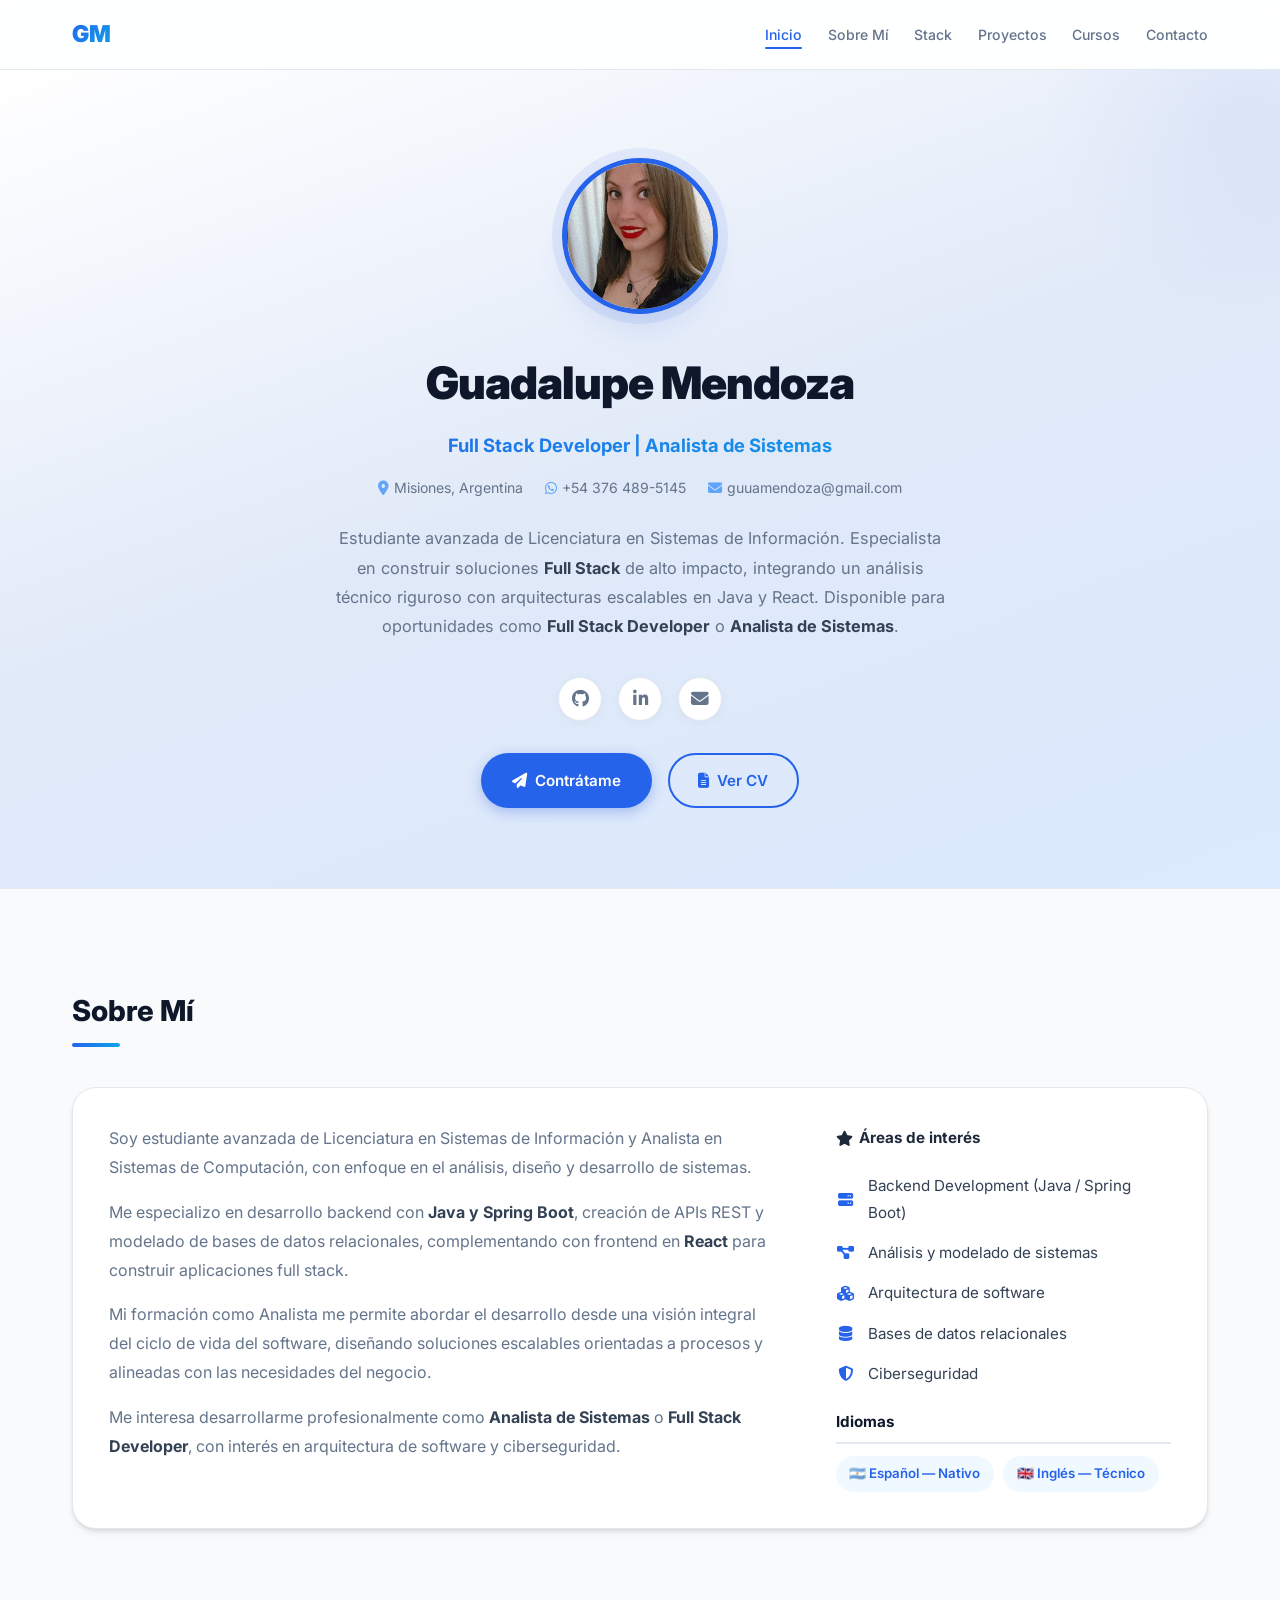
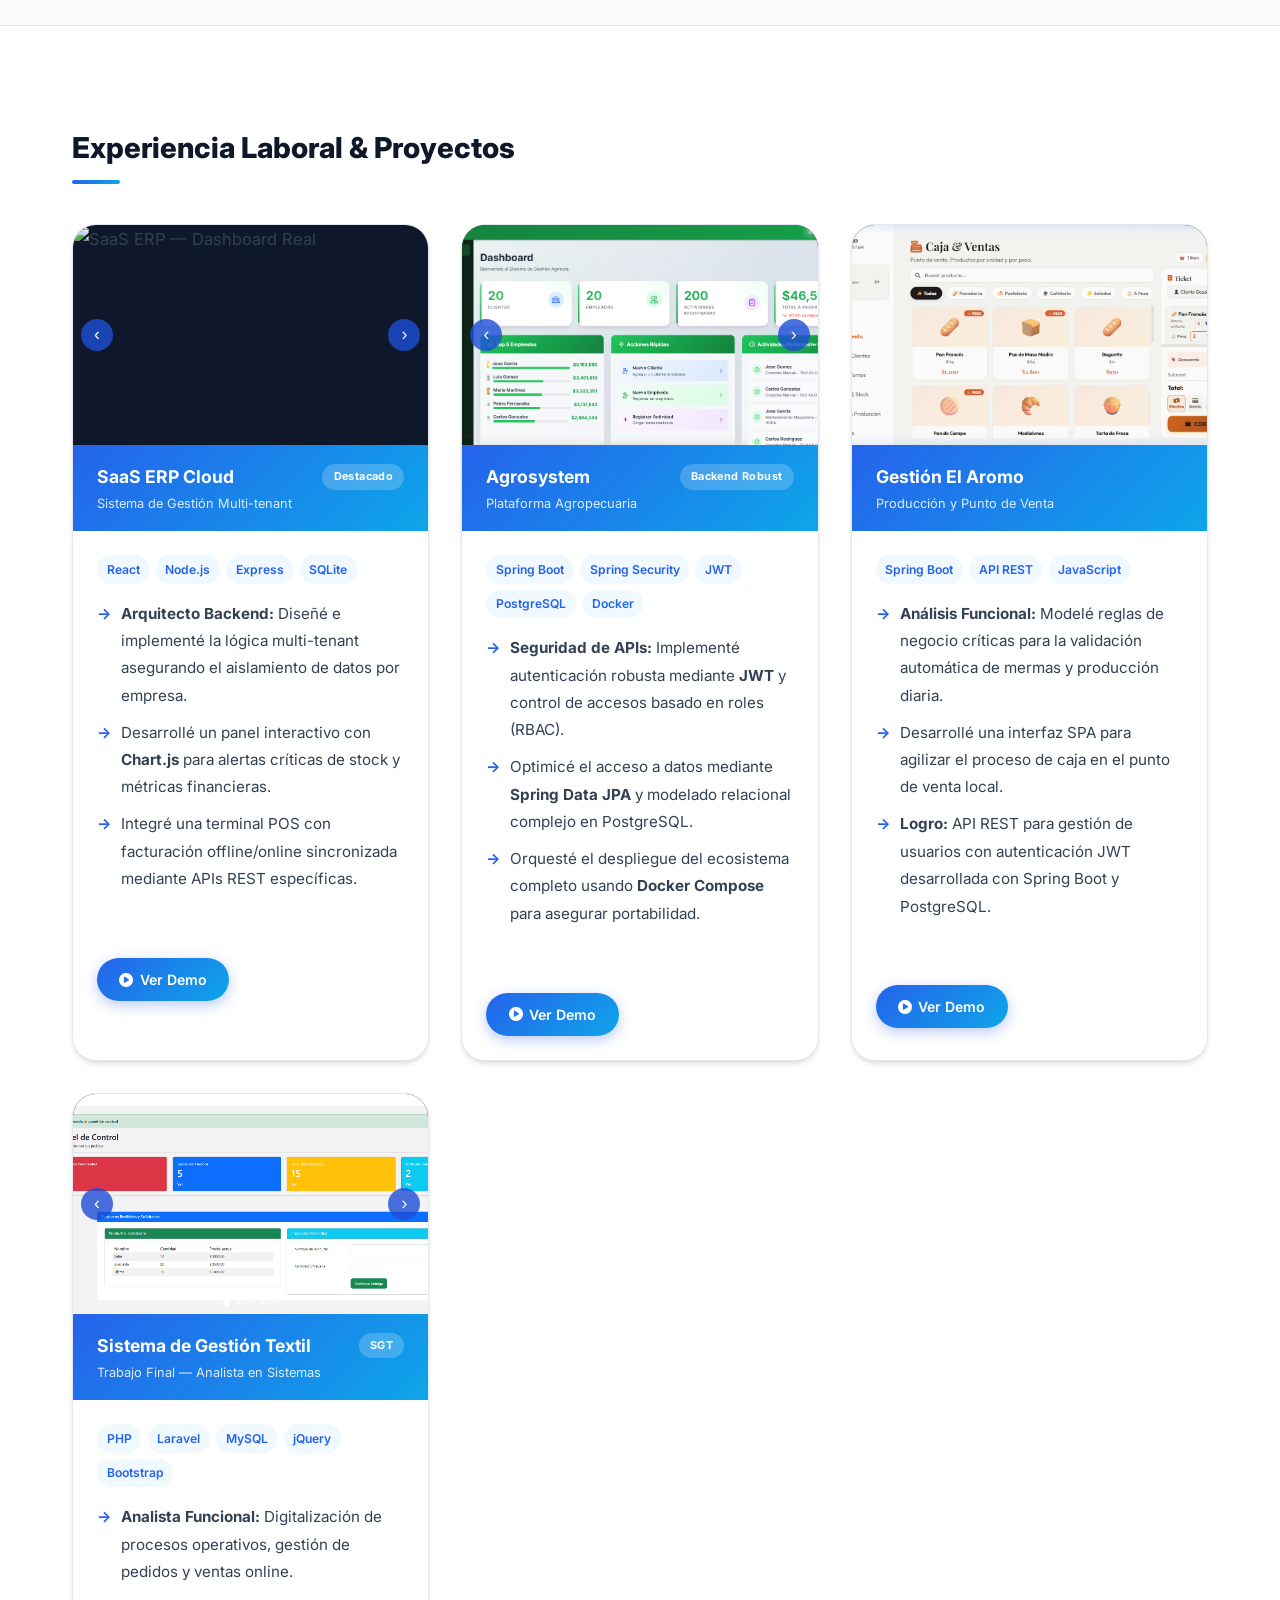
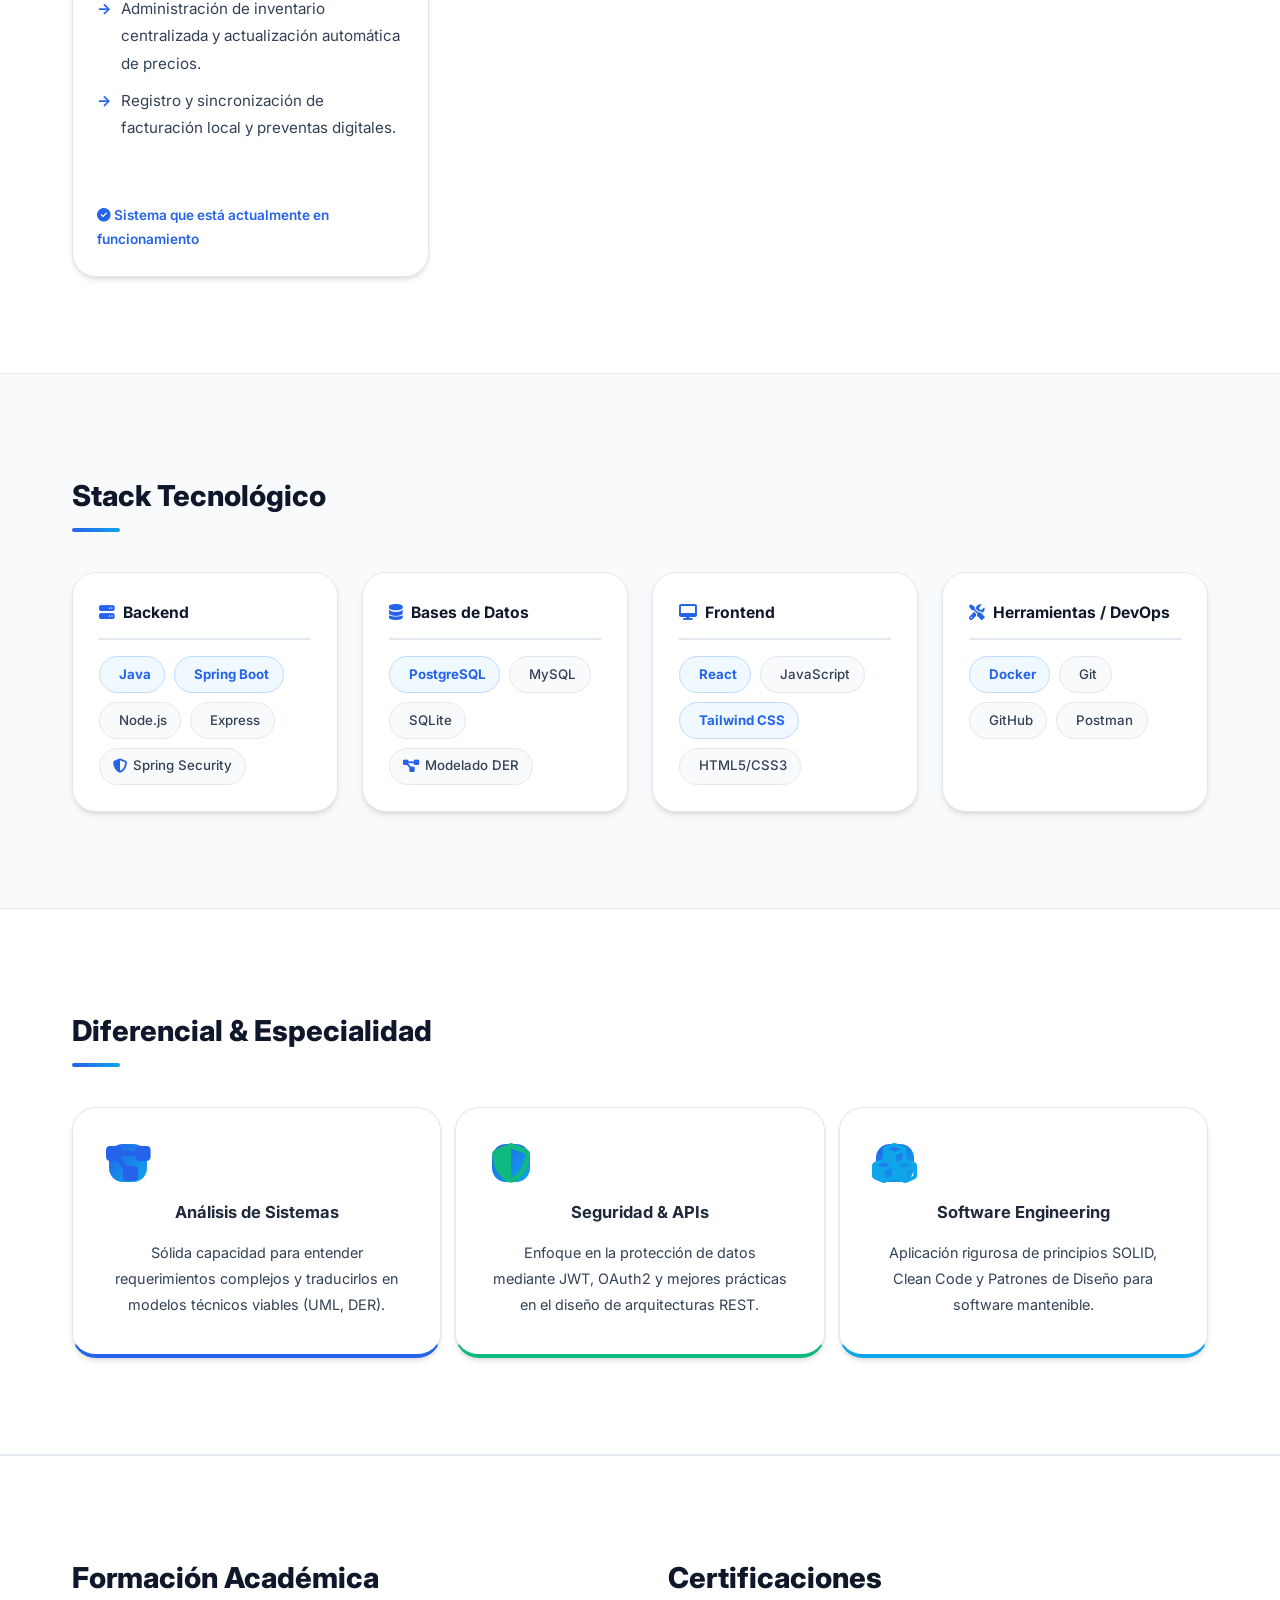
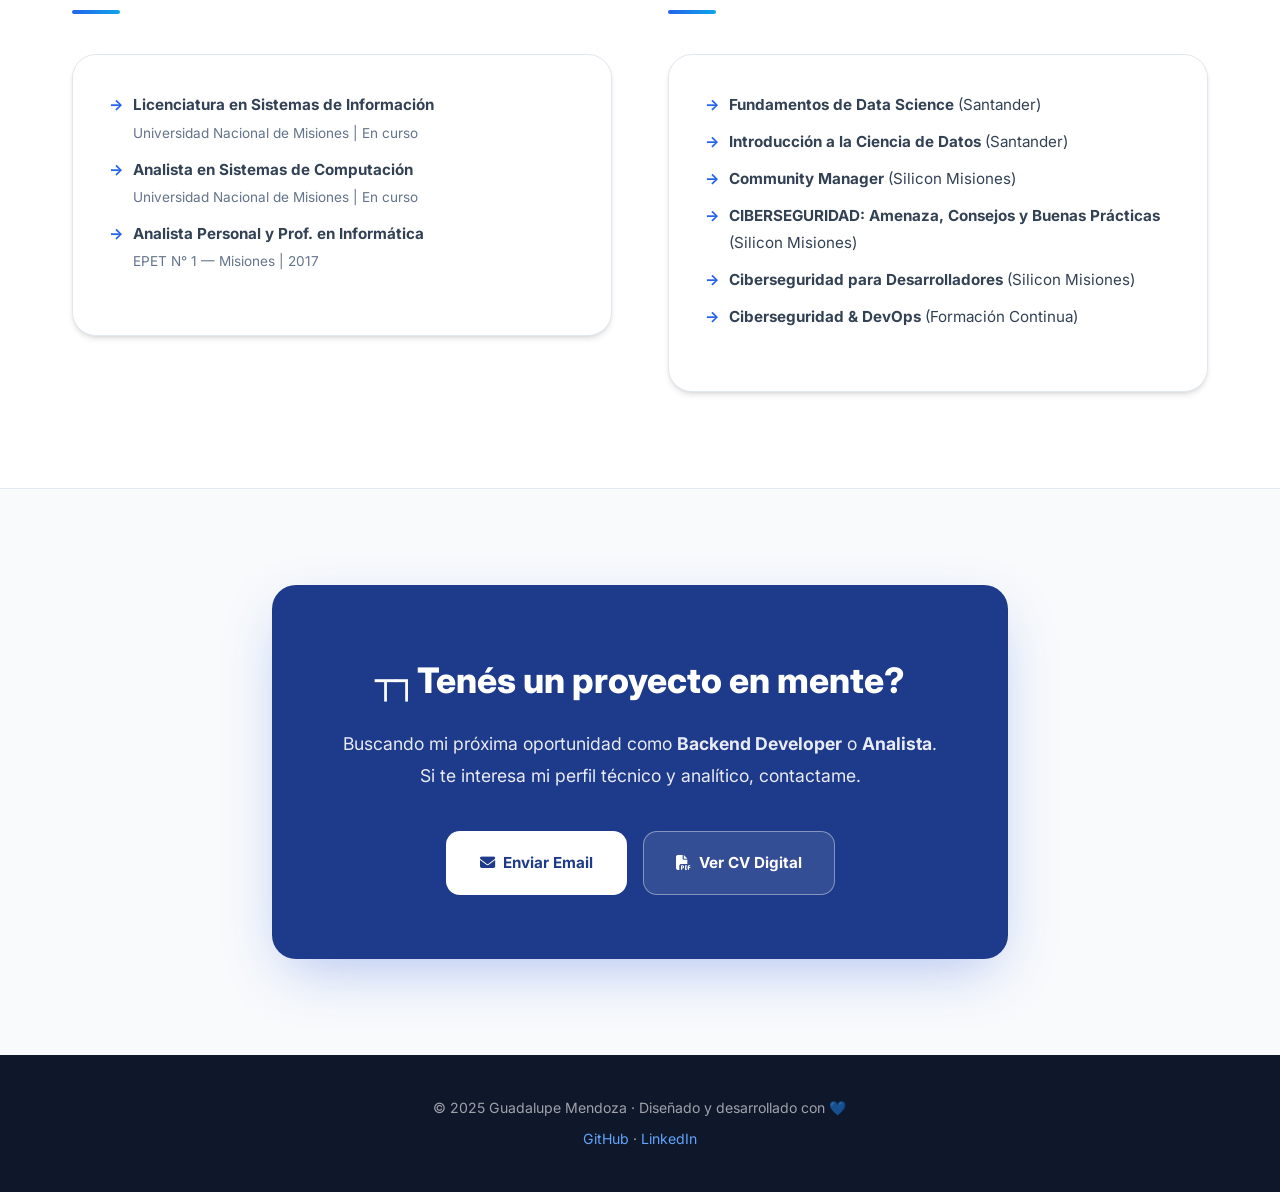
==== commit 1d071858: "porftolio contacto arreglo 1" ====
--- a/index.html
+++ b/index.html
@@ -31,7 +31,8 @@
             --r-sm: 14px;
             --sh: 0 4px 6px -1px rgb(0 0 0 / 0.1), 0 2px 4px -2px rgb(0 0 0 / 0.1);
             --sh-lg: 0 20px 25px -5px rgb(0 0 0 / 0.1), 0 8px 10px -6px rgb(0 0 0 / 0.1);
-            --accent: #10b981; /* Emerald for a fresh professional look */
+            --accent: #10b981;
+            /* Emerald for a fresh professional look */
             --gap: 3.5rem;
         }
 
@@ -982,7 +983,10 @@
                 <span><i class="fas fa-envelope"></i>guuamendoza@gmail.com</span>
             </div>
             <p class="hero-bio">
-                Estudiante avanzada de Licenciatura en Sistemas de Información. Especialista en construir soluciones <strong>Full Stack</strong> de alto impacto, integrando un análisis técnico riguroso con arquitecturas escalables en Java y React. Disponible para oportunidades como <strong>Full Stack Developer</strong> o <strong>Analista de Sistemas</strong>.
+                Estudiante avanzada de Licenciatura en Sistemas de Información. Especialista en construir soluciones
+                <strong>Full Stack</strong> de alto impacto, integrando un análisis técnico riguroso con arquitecturas
+                escalables en Java y React. Disponible para oportunidades como <strong>Full Stack Developer</strong> o
+                <strong>Analista de Sistemas</strong>.
             </p>
             <div class="social-row">
                 <a href="https://github.com/gmmendoza" target="_blank" rel="noopener" title="GitHub"><i
@@ -1007,10 +1011,17 @@
             <div class="card card-pad">
                 <div class="about-grid">
                     <div class="about-text">
-                        <p>Soy estudiante avanzada de Licenciatura en Sistemas de Información y Analista en Sistemas de Computación, con enfoque en el análisis, diseño y desarrollo de sistemas.</p>
-                        <p>Me especializo en desarrollo backend con <strong>Java y Spring Boot</strong>, creación de APIs REST y modelado de bases de datos relacionales, complementando con frontend en <strong>React</strong> para construir aplicaciones full stack.</p>
-                        <p>Mi formación como Analista me permite abordar el desarrollo desde una visión integral del ciclo de vida del software, diseñando soluciones escalables orientadas a procesos y alineadas con las necesidades del negocio.</p>
-                        <p>Me interesa desarrollarme profesionalmente como <strong>Analista de Sistemas</strong> o <strong>Full Stack Developer</strong>, con interés en arquitectura de software y ciberseguridad.</p>
+                        <p>Soy estudiante avanzada de Licenciatura en Sistemas de Información y Analista en Sistemas de
+                            Computación, con enfoque en el análisis, diseño y desarrollo de sistemas.</p>
+                        <p>Me especializo en desarrollo backend con <strong>Java y Spring Boot</strong>, creación de
+                            APIs REST y modelado de bases de datos relacionales, complementando con frontend en
+                            <strong>React</strong> para construir aplicaciones full stack.</p>
+                        <p>Mi formación como Analista me permite abordar el desarrollo desde una visión integral del
+                            ciclo de vida del software, diseñando soluciones escalables orientadas a procesos y
+                            alineadas con las necesidades del negocio.</p>
+                        <p>Me interesa desarrollarme profesionalmente como <strong>Analista de Sistemas</strong> o
+                            <strong>Full Stack Developer</strong>, con interés en arquitectura de software y
+                            ciberseguridad.</p>
                     </div>
                     <div>
                         <h4
@@ -1019,23 +1030,28 @@
                         </h4>
                         <ul style="list-style: none; font-size: 0.95rem; color: var(--text); padding: 0.5rem 0;">
                             <li style="margin-bottom: 0.8rem; display: flex; align-items: center; gap: 0.75rem;">
-                                <i class="fas fa-server" style="color: var(--blue); width: 20px; text-align: center;"></i>
+                                <i class="fas fa-server"
+                                    style="color: var(--blue); width: 20px; text-align: center;"></i>
                                 <span>Backend Development (Java / Spring Boot)</span>
                             </li>
                             <li style="margin-bottom: 0.8rem; display: flex; align-items: center; gap: 0.75rem;">
-                                <i class="fas fa-project-diagram" style="color: var(--blue); width: 20px; text-align: center;"></i>
+                                <i class="fas fa-project-diagram"
+                                    style="color: var(--blue); width: 20px; text-align: center;"></i>
                                 <span>Análisis y modelado de sistemas</span>
                             </li>
                             <li style="margin-bottom: 0.8rem; display: flex; align-items: center; gap: 0.75rem;">
-                                <i class="fas fa-cubes" style="color: var(--blue); width: 20px; text-align: center;"></i>
+                                <i class="fas fa-cubes"
+                                    style="color: var(--blue); width: 20px; text-align: center;"></i>
                                 <span>Arquitectura de software</span>
                             </li>
                             <li style="margin-bottom: 0.8rem; display: flex; align-items: center; gap: 0.75rem;">
-                                <i class="fas fa-database" style="color: var(--blue); width: 20px; text-align: center;"></i>
+                                <i class="fas fa-database"
+                                    style="color: var(--blue); width: 20px; text-align: center;"></i>
                                 <span>Bases de datos relacionales</span>
                             </li>
                             <li style="margin-bottom: 0.8rem; display: flex; align-items: center; gap: 0.75rem;">
-                                <i class="fas fa-shield-alt" style="color: var(--blue); width: 20px; text-align: center;"></i>
+                                <i class="fas fa-shield-alt"
+                                    style="color: var(--blue); width: 20px; text-align: center;"></i>
                                 <span>Ciberseguridad</span>
                             </li>
                         </ul>
@@ -1065,8 +1081,10 @@
                     <div class="proj-card">
                         <div class="proj-carousel" id="saas-c">
                             <div class="proj-carousel-track" id="saas-t">
-                                <img src="https://images.unsplash.com/photo-1551288049-bebda4e38f71?auto=format&fit=crop&w=800&q=80" alt="SaaS ERP — Dashboard Real" class="proj-slide">
-                                <img src="https://images.unsplash.com/photo-1460925895917-afdab827c52f?auto=format&fit=crop&w=800&q=80" alt="SaaS ERP — Analítica" class="proj-slide">
+                                <img src="https://images.unsplash.com/photo-1551288049-bebda4e38f71?auto=format&fit=crop&w=800&q=80"
+                                    alt="SaaS ERP — Dashboard Real" class="proj-slide">
+                                <img src="https://images.unsplash.com/photo-1460925895917-afdab827c52f?auto=format&fit=crop&w=800&q=80"
+                                    alt="SaaS ERP — Analítica" class="proj-slide">
                             </div>
                             <button class="carousel-btn carousel-prev" onclick="cMove('saas',-1)">&#8249;</button>
                             <button class="carousel-btn carousel-next" onclick="cMove('saas',1)">&#8250;</button>
@@ -1083,9 +1101,12 @@
                                 <span class="tech-tag">SQLite</span>
                             </div>
                             <ul class="proj-desc-list">
-                                <li><strong>Arquitecto Backend:</strong> Diseñé e implementé la lógica multi-tenant asegurando el aislamiento de datos por empresa.</li>
-                                <li>Desarrollé un panel interactivo con <strong>Chart.js</strong> para alertas críticas de stock y métricas financieras.</li>
-                                <li>Integré una terminal POS con facturación offline/online sincronizada mediante APIs REST específicas.</li>
+                                <li><strong>Arquitecto Backend:</strong> Diseñé e implementé la lógica multi-tenant
+                                    asegurando el aislamiento de datos por empresa.</li>
+                                <li>Desarrollé un panel interactivo con <strong>Chart.js</strong> para alertas críticas
+                                    de stock y métricas financieras.</li>
+                                <li>Integré una terminal POS con facturación offline/online sincronizada mediante APIs
+                                    REST específicas.</li>
                             </ul>
                             <div class="proj-links">
                                 <a href="Saas.app/" target="_blank" rel="noopener" class="proj-demo-btn">
@@ -1099,8 +1120,10 @@
                     <div class="proj-card">
                         <div class="proj-carousel" id="agro-c">
                             <div class="proj-carousel-track" id="agro-t">
-                                <img src="imagenes/agrosystem/agro-dashboard.png" alt="Agrosystem — Dashboard" class="proj-slide">
-                                <img src="imagenes/agrosystem/agro-liquidaciones.png" alt="Agrosystem — Liquidaciones" class="proj-slide">
+                                <img src="imagenes/agrosystem/agro-dashboard.png" alt="Agrosystem — Dashboard"
+                                    class="proj-slide">
+                                <img src="imagenes/agrosystem/agro-liquidaciones.png" alt="Agrosystem — Liquidaciones"
+                                    class="proj-slide">
                             </div>
                             <button class="carousel-btn carousel-prev" onclick="cMove('agro',-1)">&#8249;</button>
                             <button class="carousel-btn carousel-next" onclick="cMove('agro',1)">&#8250;</button>
@@ -1118,12 +1141,16 @@
                                 <span class="tech-tag">Docker</span>
                             </div>
                             <ul class="proj-desc-list">
-                                <li><strong>Seguridad de APIs:</strong> Implementé autenticación robusta mediante <strong>JWT</strong> y control de accesos basado en roles (RBAC).</li>
-                                <li>Optimicé el acceso a datos mediante <strong>Spring Data JPA</strong> y modelado relacional complejo en PostgreSQL.</li>
-                                <li>Orquesté el despliegue del ecosistema completo usando <strong>Docker Compose</strong> para asegurar portabilidad.</li>
+                                <li><strong>Seguridad de APIs:</strong> Implementé autenticación robusta mediante
+                                    <strong>JWT</strong> y control de accesos basado en roles (RBAC).</li>
+                                <li>Optimicé el acceso a datos mediante <strong>Spring Data JPA</strong> y modelado
+                                    relacional complejo en PostgreSQL.</li>
+                                <li>Orquesté el despliegue del ecosistema completo usando <strong>Docker
+                                        Compose</strong> para asegurar portabilidad.</li>
                             </ul>
                             <div class="proj-links">
-                                <a href="https://agrosystem-1.onrender.com/" target="_blank" rel="noopener" class="proj-demo-btn">
+                                <a href="https://agrosystem-1.onrender.com/" target="_blank" rel="noopener"
+                                    class="proj-demo-btn">
                                     <i class="fas fa-play-circle"></i> Ver Demo
                                 </a>
                             </div>
@@ -1134,7 +1161,8 @@
                     <div class="proj-card">
                         <div class="proj-carousel" id="pan-c">
                             <div class="proj-carousel-track" id="pan-t">
-                                <img src="imagenes/panaderia/pan-ventas.png" alt="El Aromo — Caja & Ventas" class="proj-slide">
+                                <img src="imagenes/panaderia/pan-ventas.png" alt="El Aromo — Caja & Ventas"
+                                    class="proj-slide">
                             </div>
                         </div>
                         <div class="proj-header">
@@ -1148,9 +1176,12 @@
                                 <span class="tech-tag">JavaScript</span>
                             </div>
                             <ul class="proj-desc-list">
-                                <li><strong>Análisis Funcional:</strong> Modelé reglas de negocio críticas para la validación automática de mermas y producción diaria.</li>
-                                <li>Desarrollé una interfaz SPA para agilizar el proceso de caja en el punto de venta local.</li>
-                                <li><strong>Logro:</strong> API REST para gestión de usuarios con autenticación JWT desarrollada con Spring Boot y PostgreSQL.</li>
+                                <li><strong>Análisis Funcional:</strong> Modelé reglas de negocio críticas para la
+                                    validación automática de mermas y producción diaria.</li>
+                                <li>Desarrollé una interfaz SPA para agilizar el proceso de caja en el punto de venta
+                                    local.</li>
+                                <li><strong>Logro:</strong> API REST para gestión de usuarios con autenticación JWT
+                                    desarrollada con Spring Boot y PostgreSQL.</li>
                             </ul>
                             <div class="proj-links">
                                 <a href="demo-panaderia/" target="_blank" rel="noopener" class="proj-demo-btn">
@@ -1188,11 +1219,15 @@
                                 <span class="tech-tag">Bootstrap</span>
                             </div>
                             <ul class="proj-desc-list">
-                                <li><strong>Analista Funcional:</strong> Digitalización de procesos operativos, gestión de pedidos y ventas online.</li>
-                                <li>Administración de inventario centralizada y actualización automática de precios.</li>
+                                <li><strong>Analista Funcional:</strong> Digitalización de procesos operativos, gestión
+                                    de pedidos y ventas online.</li>
+                                <li>Administración de inventario centralizada y actualización automática de precios.
+                                </li>
                                 <li>Registro y sincronización de facturación local y preventas digitales.</li>
                             </ul>
-                            <div style="margin-top:0.75rem; font-size:0.85rem; font-weight:600; color:var(--blue);"><i class="fas fa-check-circle"></i> Sistema que está actualmente en funcionamiento</div>
+                            <div style="margin-top:0.75rem; font-size:0.85rem; font-weight:600; color:var(--blue);"><i
+                                    class="fas fa-check-circle"></i> Sistema que está actualmente en funcionamiento
+                            </div>
                         </div>
                     </div>
 
@@ -1206,7 +1241,7 @@
         <div class="container">
             <h2 class="section-title">Stack Tecnológico</h2>
             <div class="skills-grid">
-                
+
                 <div class="skill-cat">
                     <h3><i class="fas fa-server"></i> Backend</h3>
                     <div class="skill-tags">
@@ -1259,19 +1294,25 @@
                 <h2 class="section-title">Diferencial & Especialidad</h2>
                 <div class="areas-grid" style="grid-template-columns: repeat(auto-fit, minmax(280px, 1fr));">
                     <div class="card card-pad" style="text-align: center; border-bottom: 4px solid var(--blue);">
-                        <div class="area-icon" style="font-size: 2.5rem; margin-bottom: 1rem; color: var(--blue);"><i class="fas fa-project-diagram"></i></div>
+                        <div class="area-icon" style="font-size: 2.5rem; margin-bottom: 1rem; color: var(--blue);"><i
+                                class="fas fa-project-diagram"></i></div>
                         <h4 style="margin-bottom: 0.8rem; color: var(--text-dark);">Análisis de Sistemas</h4>
-                        <p style="font-size: 0.9rem;">Sólida capacidad para entender requerimientos complejos y traducirlos en modelos técnicos viables (UML, DER).</p>
+                        <p style="font-size: 0.9rem;">Sólida capacidad para entender requerimientos complejos y
+                            traducirlos en modelos técnicos viables (UML, DER).</p>
                     </div>
                     <div class="card card-pad" style="text-align: center; border-bottom: 4px solid var(--accent);">
-                        <div class="area-icon" style="font-size: 2.5rem; margin-bottom: 1rem; color: var(--accent);"><i class="fas fa-shield-alt"></i></div>
+                        <div class="area-icon" style="font-size: 2.5rem; margin-bottom: 1rem; color: var(--accent);"><i
+                                class="fas fa-shield-alt"></i></div>
                         <h4 style="margin-bottom: 0.8rem; color: var(--text-dark);">Seguridad & APIs</h4>
-                        <p style="font-size: 0.9rem;">Enfoque en la protección de datos mediante JWT, OAuth2 y mejores prácticas en el diseño de arquitecturas REST.</p>
+                        <p style="font-size: 0.9rem;">Enfoque en la protección de datos mediante JWT, OAuth2 y mejores
+                            prácticas en el diseño de arquitecturas REST.</p>
                     </div>
                     <div class="card card-pad" style="text-align: center; border-bottom: 4px solid var(--sky);">
-                        <div class="area-icon" style="font-size: 2.5rem; margin-bottom: 1rem; color: var(--sky);"><i class="fas fa-cubes"></i></div>
+                        <div class="area-icon" style="font-size: 2.5rem; margin-bottom: 1rem; color: var(--sky);"><i
+                                class="fas fa-cubes"></i></div>
                         <h4 style="margin-bottom: 0.8rem; color: var(--text-dark);">Software Engineering</h4>
-                        <p style="font-size: 0.9rem;">Aplicación rigurosa de principios SOLID, Clean Code y Patrones de Diseño para software mantenible.</p>
+                        <p style="font-size: 0.9rem;">Aplicación rigurosa de principios SOLID, Clean Code y Patrones de
+                            Diseño para software mantenible.</p>
                     </div>
                 </div>
             </div>
@@ -1289,15 +1330,18 @@
                             <ul class="proj-desc-list">
                                 <li>
                                     <strong>Licenciatura en Sistemas de Información</strong><br>
-                                    <span style="font-size:0.85rem; color:var(--muted);">Universidad Nacional de Misiones | En curso</span>
+                                    <span style="font-size:0.85rem; color:var(--muted);">Universidad Nacional de
+                                        Misiones | En curso</span>
                                 </li>
                                 <li>
                                     <strong>Analista en Sistemas de Computación</strong><br>
-                                    <span style="font-size:0.85rem; color:var(--muted);">Universidad Nacional de Misiones | En curso</span>
+                                    <span style="font-size:0.85rem; color:var(--muted);">Universidad Nacional de
+                                        Misiones | En curso</span>
                                 </li>
                                 <li>
                                     <strong>Analista Personal y Prof. en Informática</strong><br>
-                                    <span style="font-size:0.85rem; color:var(--muted);">EPET N° 1 — Misiones | 2017</span>
+                                    <span style="font-size:0.85rem; color:var(--muted);">EPET N° 1 — Misiones |
+                                        2017</span>
                                 </li>
                             </ul>
                         </div>
@@ -1309,7 +1353,8 @@
                                 <li><strong>Fundamentos de Data Science</strong> (Santander)</li>
                                 <li><strong>Introducción a la Ciencia de Datos</strong> (Santander)</li>
                                 <li><strong>Community Manager</strong> (Silicon Misiones)</li>
-                                <li><strong>CIBERSEGURIDAD: Amenaza, Consejos y Buenas Prácticas</strong> (Silicon Misiones)</li>
+                                <li><strong>CIBERSEGURIDAD: Amenaza, Consejos y Buenas Prácticas</strong> (Silicon
+                                    Misiones)</li>
                                 <li><strong>Ciberseguridad para Desarrolladores</strong> (Silicon Misiones)</li>
                                 <li><strong>Ciberseguridad & DevOps</strong> (Formación Continua)</li>
                             </ul>
@@ -1323,17 +1368,21 @@
     <!-- ΓöÇΓöÇ CONTACTO ΓöÇΓöÇΓöÇΓöÇΓöÇΓöÇΓöÇΓöÇΓöÇΓöÇΓöÇΓöÇΓöÇΓöÇΓöÇΓöÇΓöÇΓöÇΓöÇΓöÇΓöÇΓöÇΓöÇΓöÇΓöÇΓöÇΓöÇΓöÇΓöÇΓöÇΓöÇΓöÇΓöÇΓöÇΓöÇΓöÇΓöÇΓöÇΓöÇΓöÇ -->
     <section id="contacto" class="section-gap">
         <div class="container" style="max-width: 800px;">
-            <div class="contact-box" style="background: var(--blue-dark); color: white; padding: 4rem 2rem; border-radius: var(--r);">
+            <div class="contact-box"
+                style="background: var(--blue-dark); color: white; padding: 4rem 2rem; border-radius: var(--r);">
                 <h2 style="color: white; margin-bottom: 1rem;">┬┐Tenés un proyecto en mente?</h2>
                 <p style="opacity: 0.9; margin-bottom: 2.5rem; font-size: 1.1rem;">
-                    Buscando mi próxima oportunidad como <strong>Backend Developer</strong> o <strong>Analista</strong>.<br>
+                    Buscando mi próxima oportunidad como <strong>Backend Developer</strong> o
+                    <strong>Analista</strong>.<br>
                     Si te interesa mi perfil técnico y analítico, contactame.
                 </p>
                 <div style="display: flex; gap: 1rem; justify-content: center; flex-wrap: wrap;">
-                    <a href="mailto:guuamendoza@gmail.com" class="btn btn-white" style="background: white; color: var(--blue-dark); padding: 1rem 2rem; border-radius: var(--r-sm); font-weight: 700; text-decoration: none;">
+                    <a href="mailto:guuamendoza@gmail.com" class="btn btn-white"
+                        style="background: white; color: var(--blue-dark); padding: 1rem 2rem; border-radius: var(--r-sm); font-weight: 700; text-decoration: none;">
                         <i class="fas fa-envelope"></i> Enviar Email
                     </a>
-                    <a href="cv/" class="btn" style="background: rgba(255,255,255,0.1); color: white; border: 1px solid rgba(255,255,255,0.4); padding: 1rem 2rem; border-radius: var(--r-sm); font-weight: 700; text-decoration: none;">
+                    <a href="cv/" class="btn"
+                        style="background: rgba(255,255,255,0.1); color: white; border: 1px solid rgba(255,255,255,0.4); padding: 1rem 2rem; border-radius: var(--r-sm); font-weight: 700; text-decoration: none;">
                         <i class="fas fa-file-pdf"></i> Ver CV Digital
                     </a>
                 </div>
@@ -1342,11 +1391,9 @@
     </section>
 
     <footer>
-        <p>┬⌐ 2025 Guadalupe Mendoza ┬╖ Diseñado y desarrollado con ≡ƒÆÖ</p>
-        <p style="margin-top:.4rem;font-size:.8rem;">
-            <a href="https://github.com/gmmendoza" target="_blank" rel="noopener">GitHub</a> ┬╖
-            <a href="https://www.linkedin.com/in/gmmendoza/" target="_blank" rel="noopener">LinkedIn</a>
-        </p>
+        <p>© 2025 Guadalupe Mendoza · Diseñado y desarrollado con 💙</p>
+        <p style="margin-top:.4rem;"><a href="https://github.com/gmmendoza" target="_blank">GitHub</a> · <a
+                href="https://www.linkedin.com/in/gmmendoza/" target="_blank">LinkedIn</a></p>
     </footer>
 
     <!-- Lightbox -->
@@ -1395,4 +1442,4 @@
     </script>
 </body>
 
-</html>
+</html>
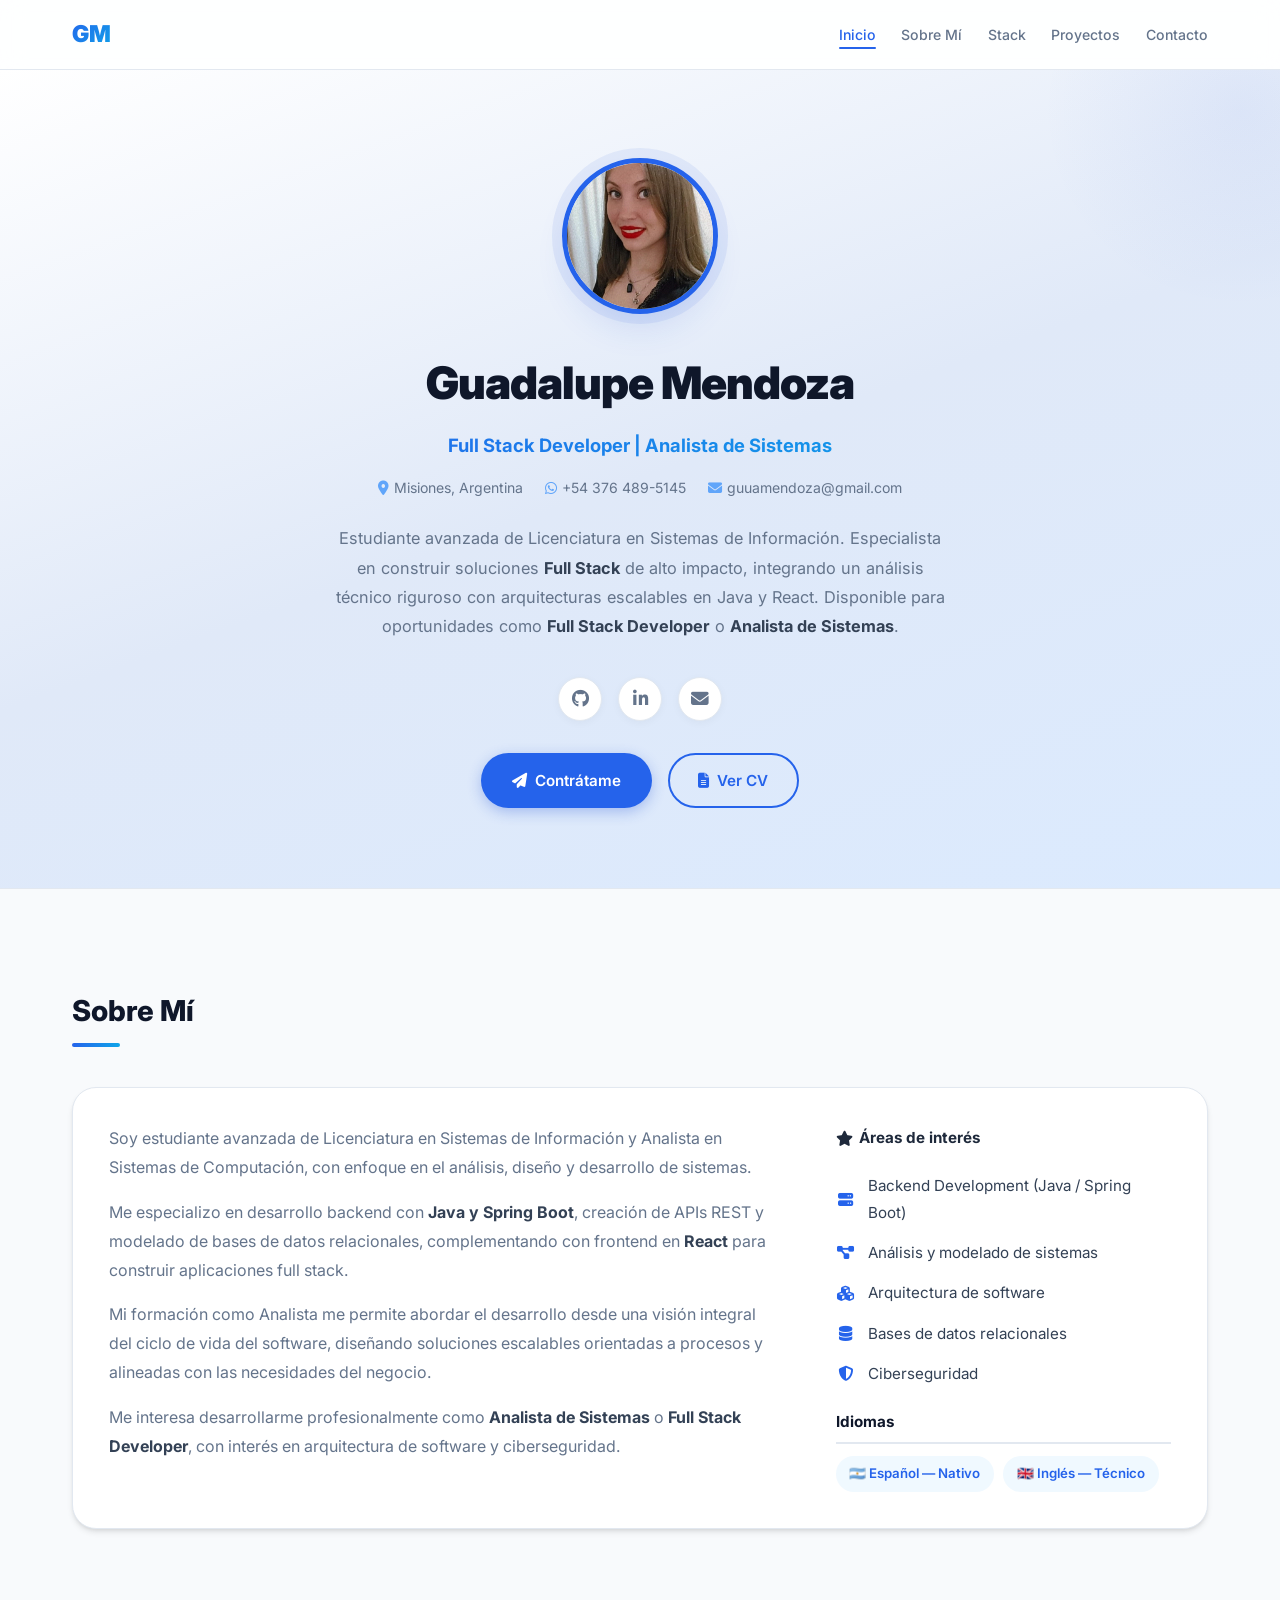
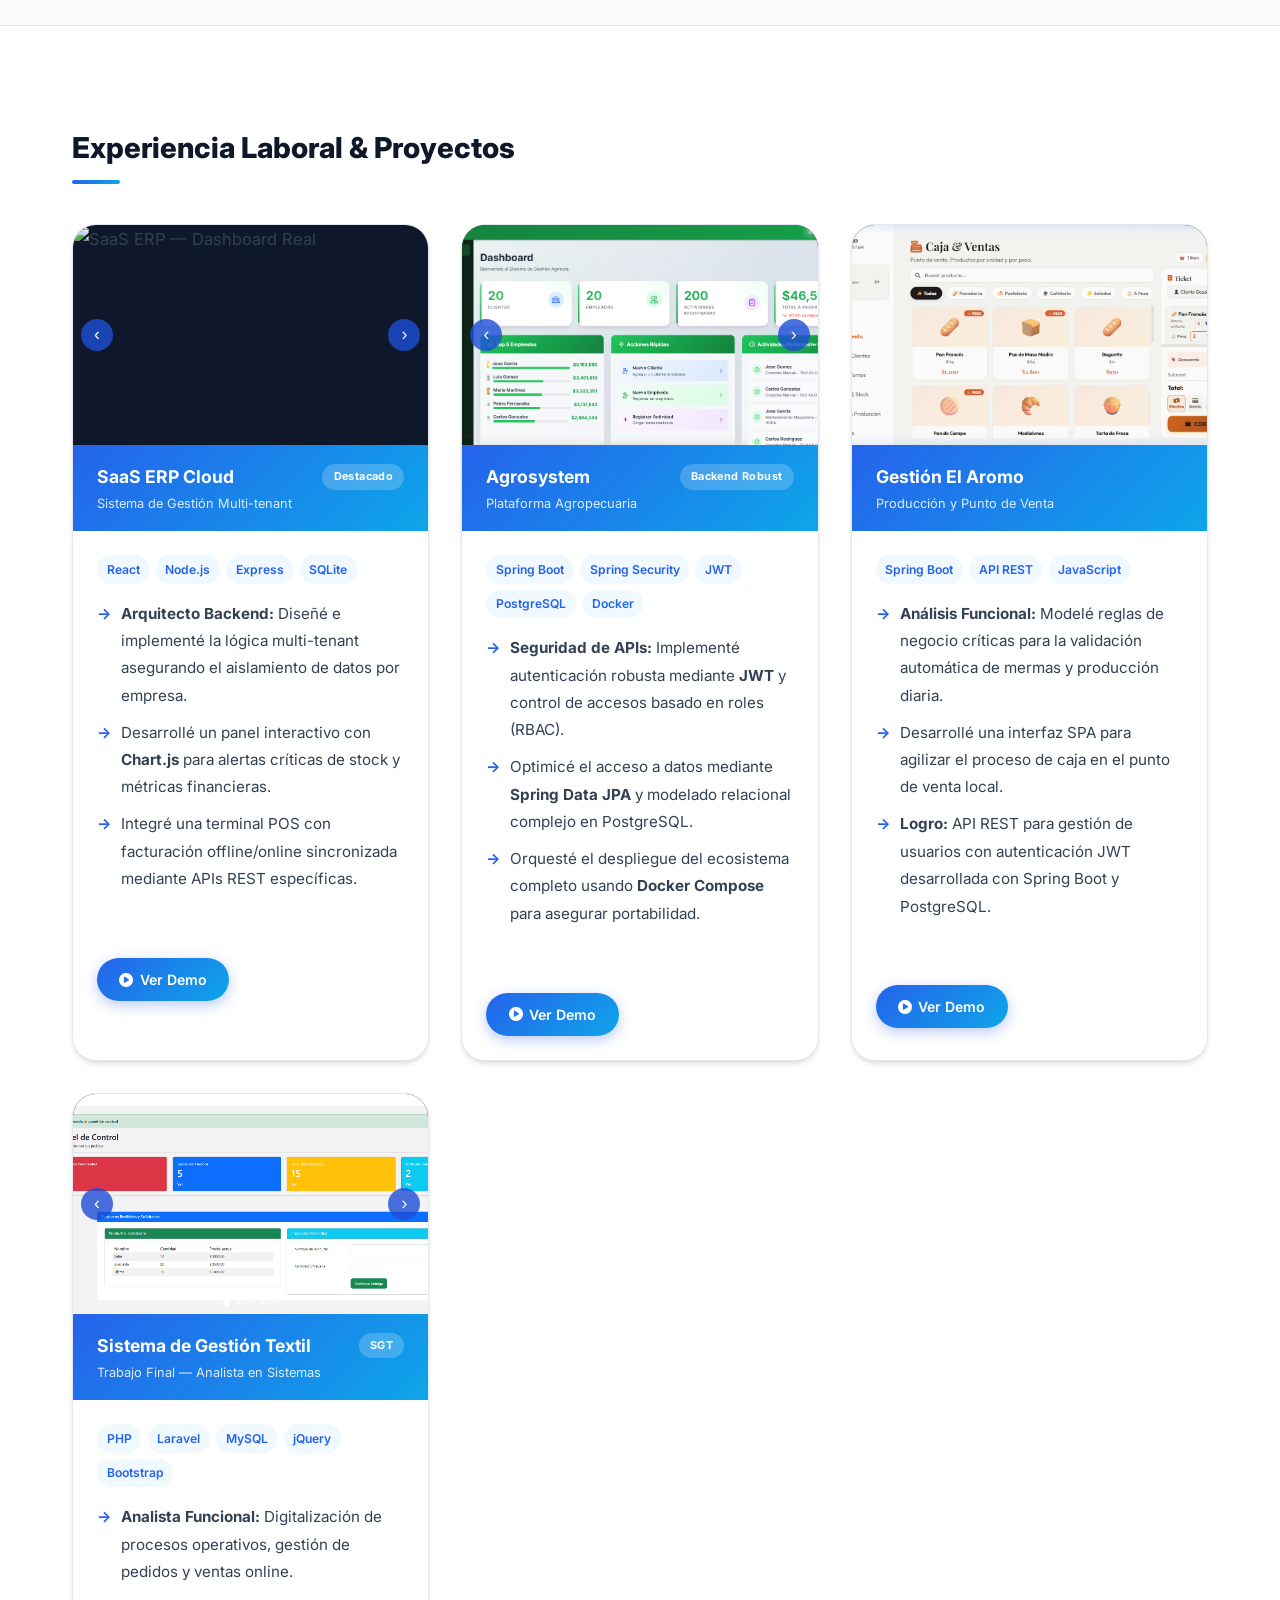
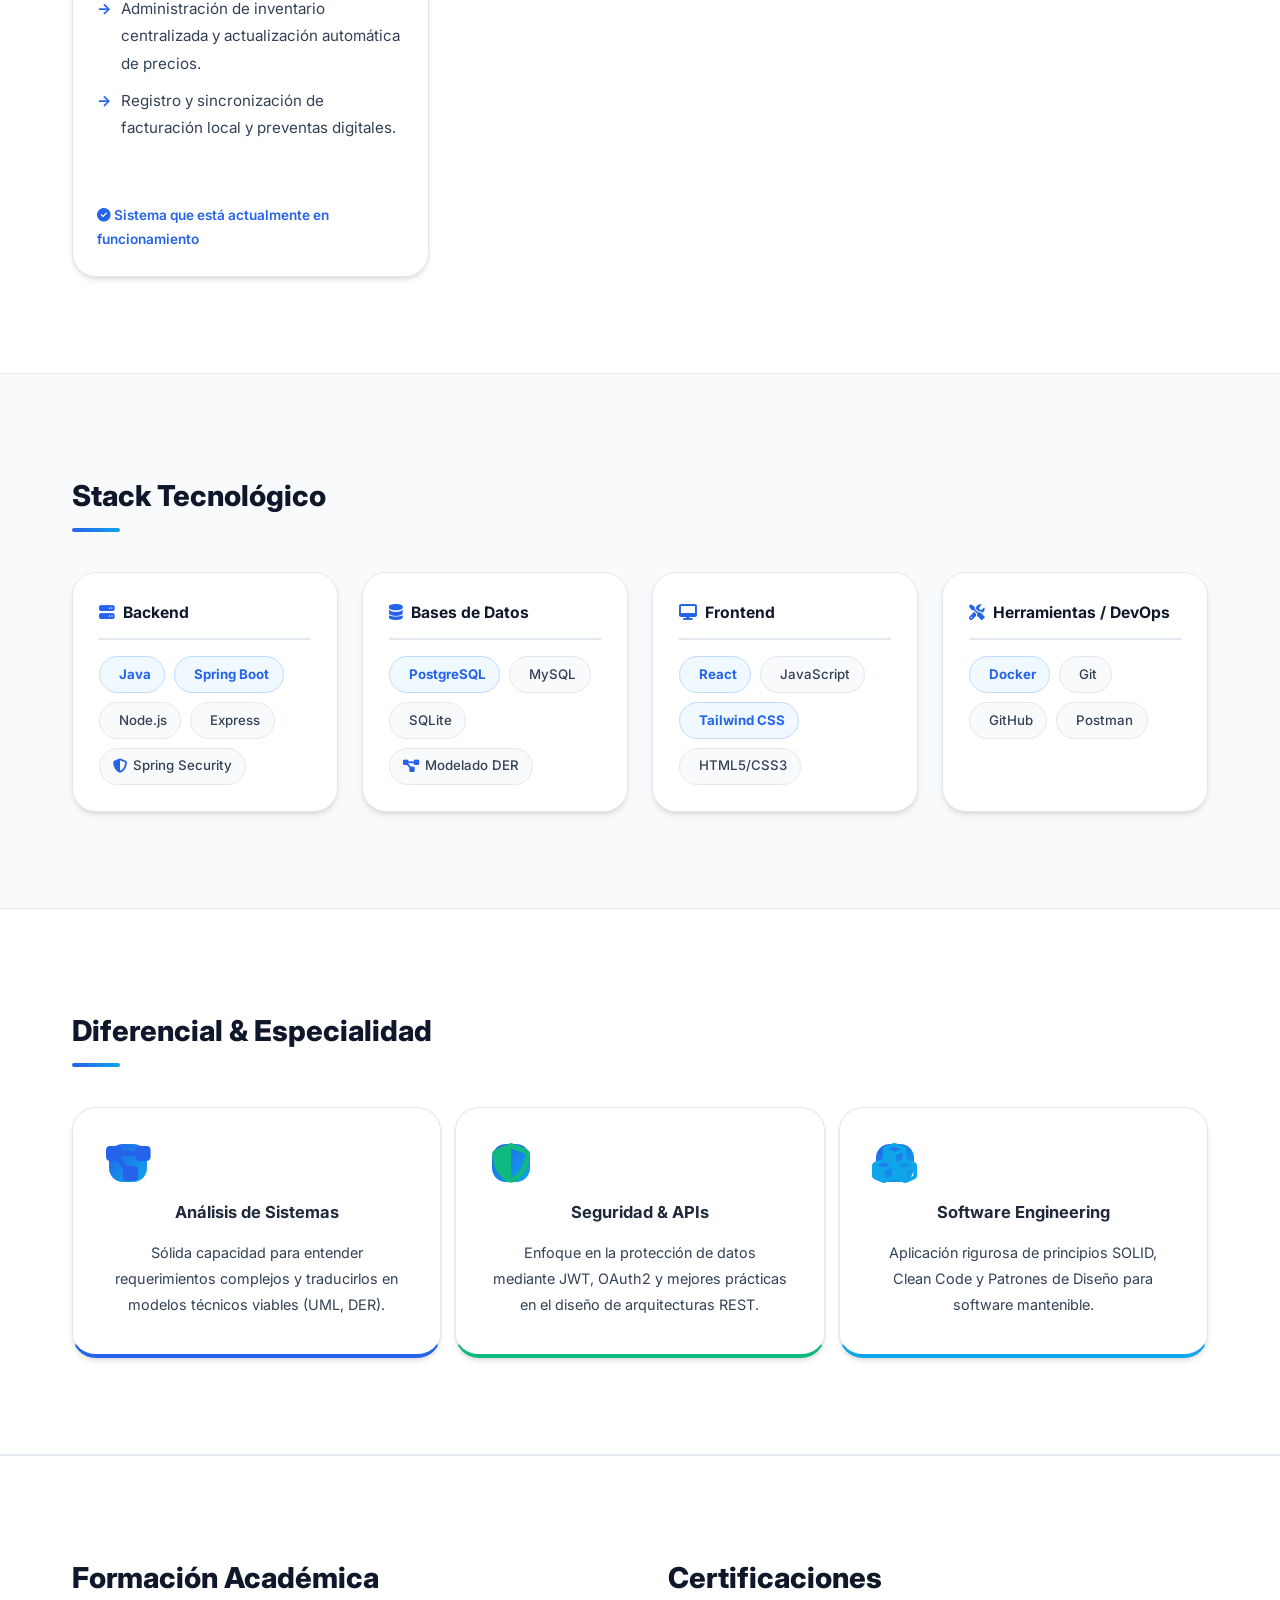
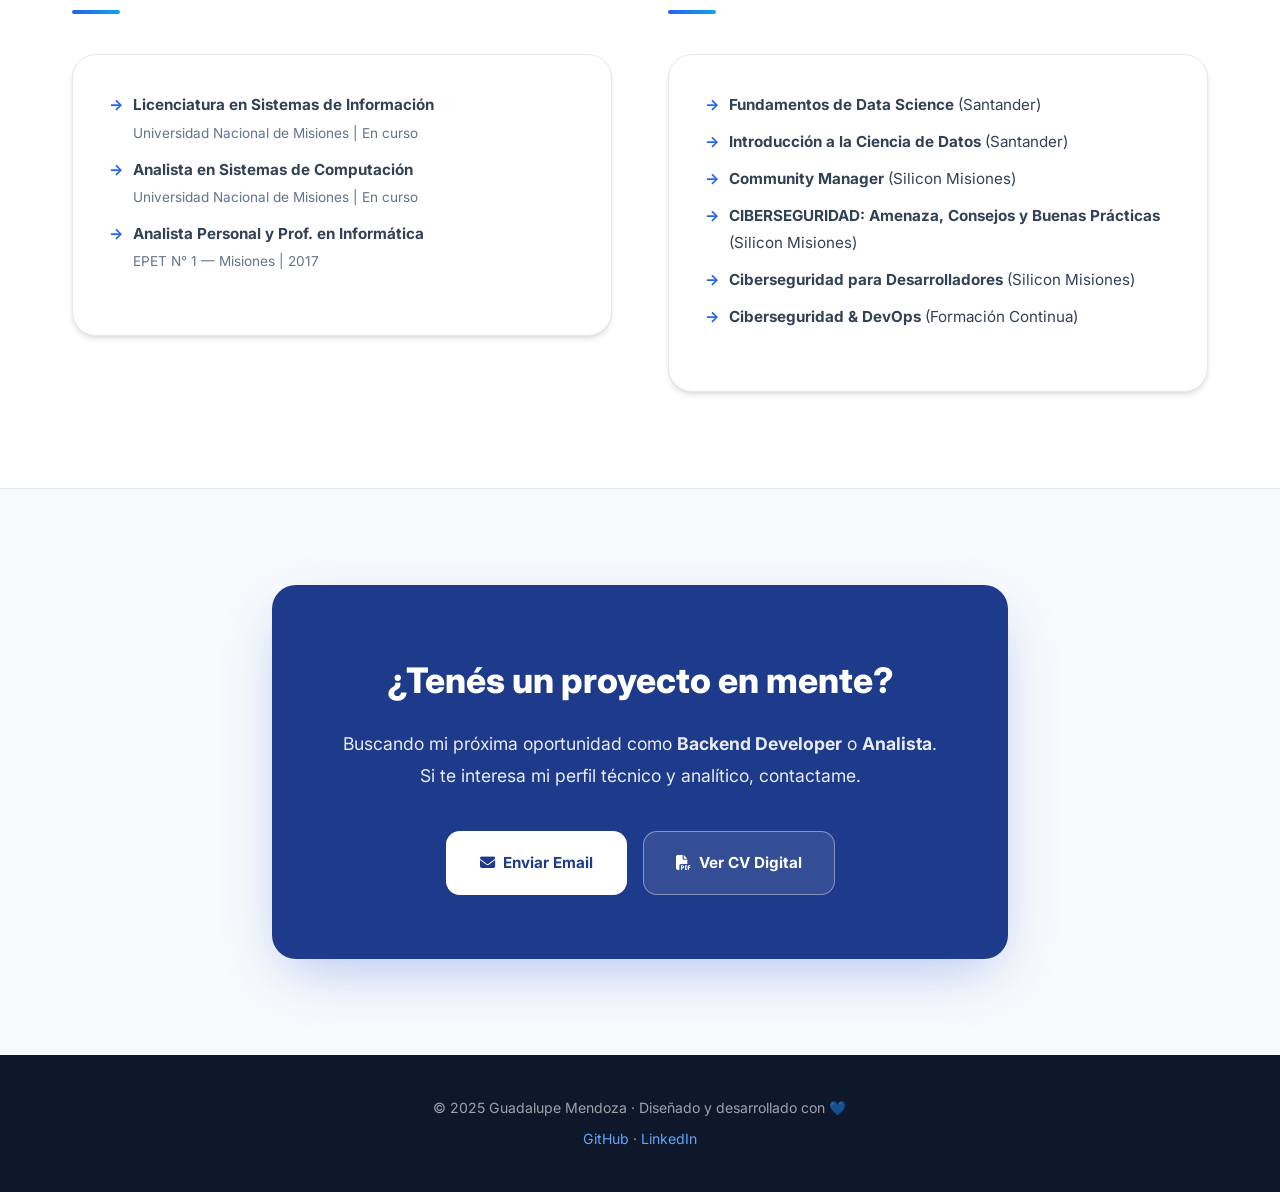
==== commit 8576eb88: "fix: corrige encoding portafolio, quita boton cursos, mejora footer; agrega views/ para SaaS" ====
--- a/index.html
+++ b/index.html
@@ -1,4 +1,4 @@
-﻿<!DOCTYPE html>
+<!DOCTYPE html>
 <html lang="es">
 
 <head>
@@ -965,7 +965,6 @@
                 <li><a href="#sobre-mi">Sobre Mí</a></li>
                 <li><a href="#stack">Stack</a></li>
                 <li><a href="#proyectos">Proyectos</a></li>
-                <li><a href="#cursos">Cursos</a></li>
                 <li><a href="#contacto">Contacto</a></li>
             </ul>
         </div>
@@ -1370,7 +1369,7 @@
         <div class="container" style="max-width: 800px;">
             <div class="contact-box"
                 style="background: var(--blue-dark); color: white; padding: 4rem 2rem; border-radius: var(--r);">
-                <h2 style="color: white; margin-bottom: 1rem;">┬┐Tenés un proyecto en mente?</h2>
+                <h2 style="color: white; margin-bottom: 1rem;">¿Tenés un proyecto en mente?</h2>
                 <p style="opacity: 0.9; margin-bottom: 2.5rem; font-size: 1.1rem;">
                     Buscando mi próxima oportunidad como <strong>Backend Developer</strong> o
                     <strong>Analista</strong>.<br>
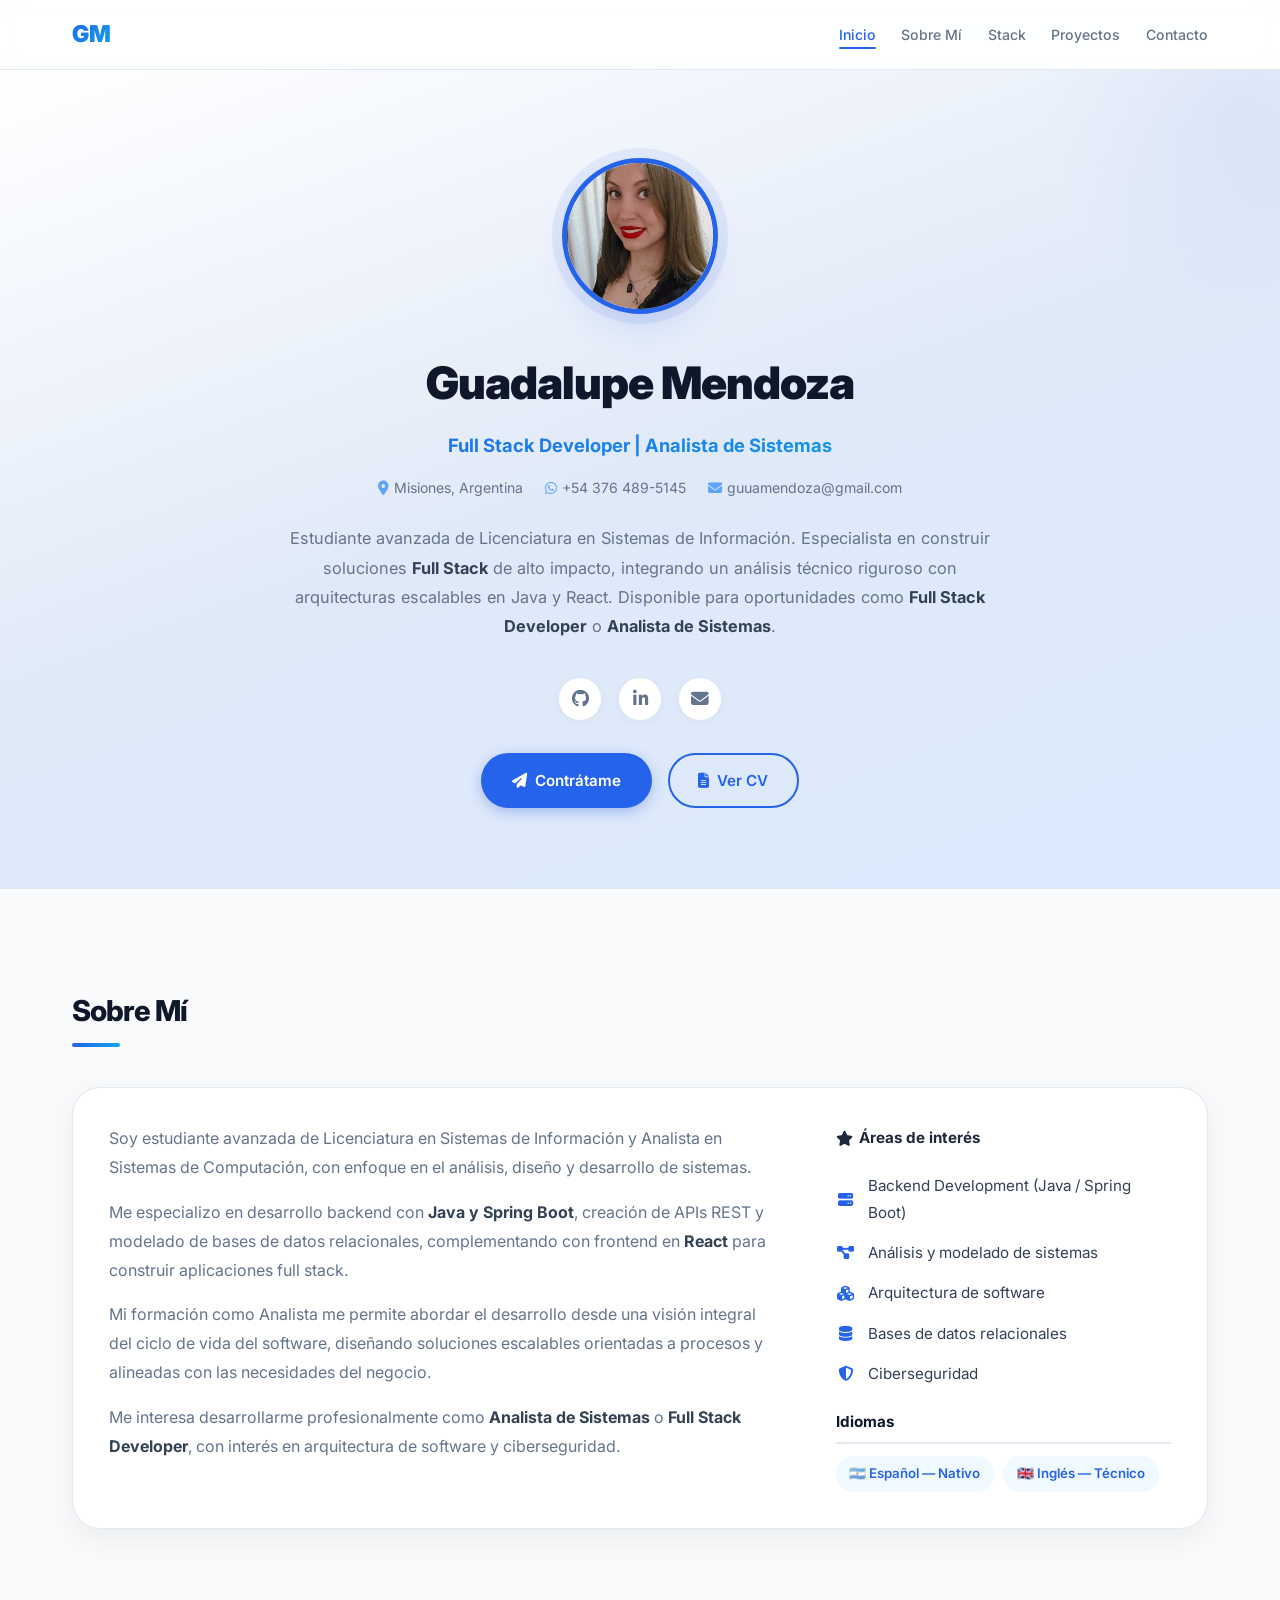
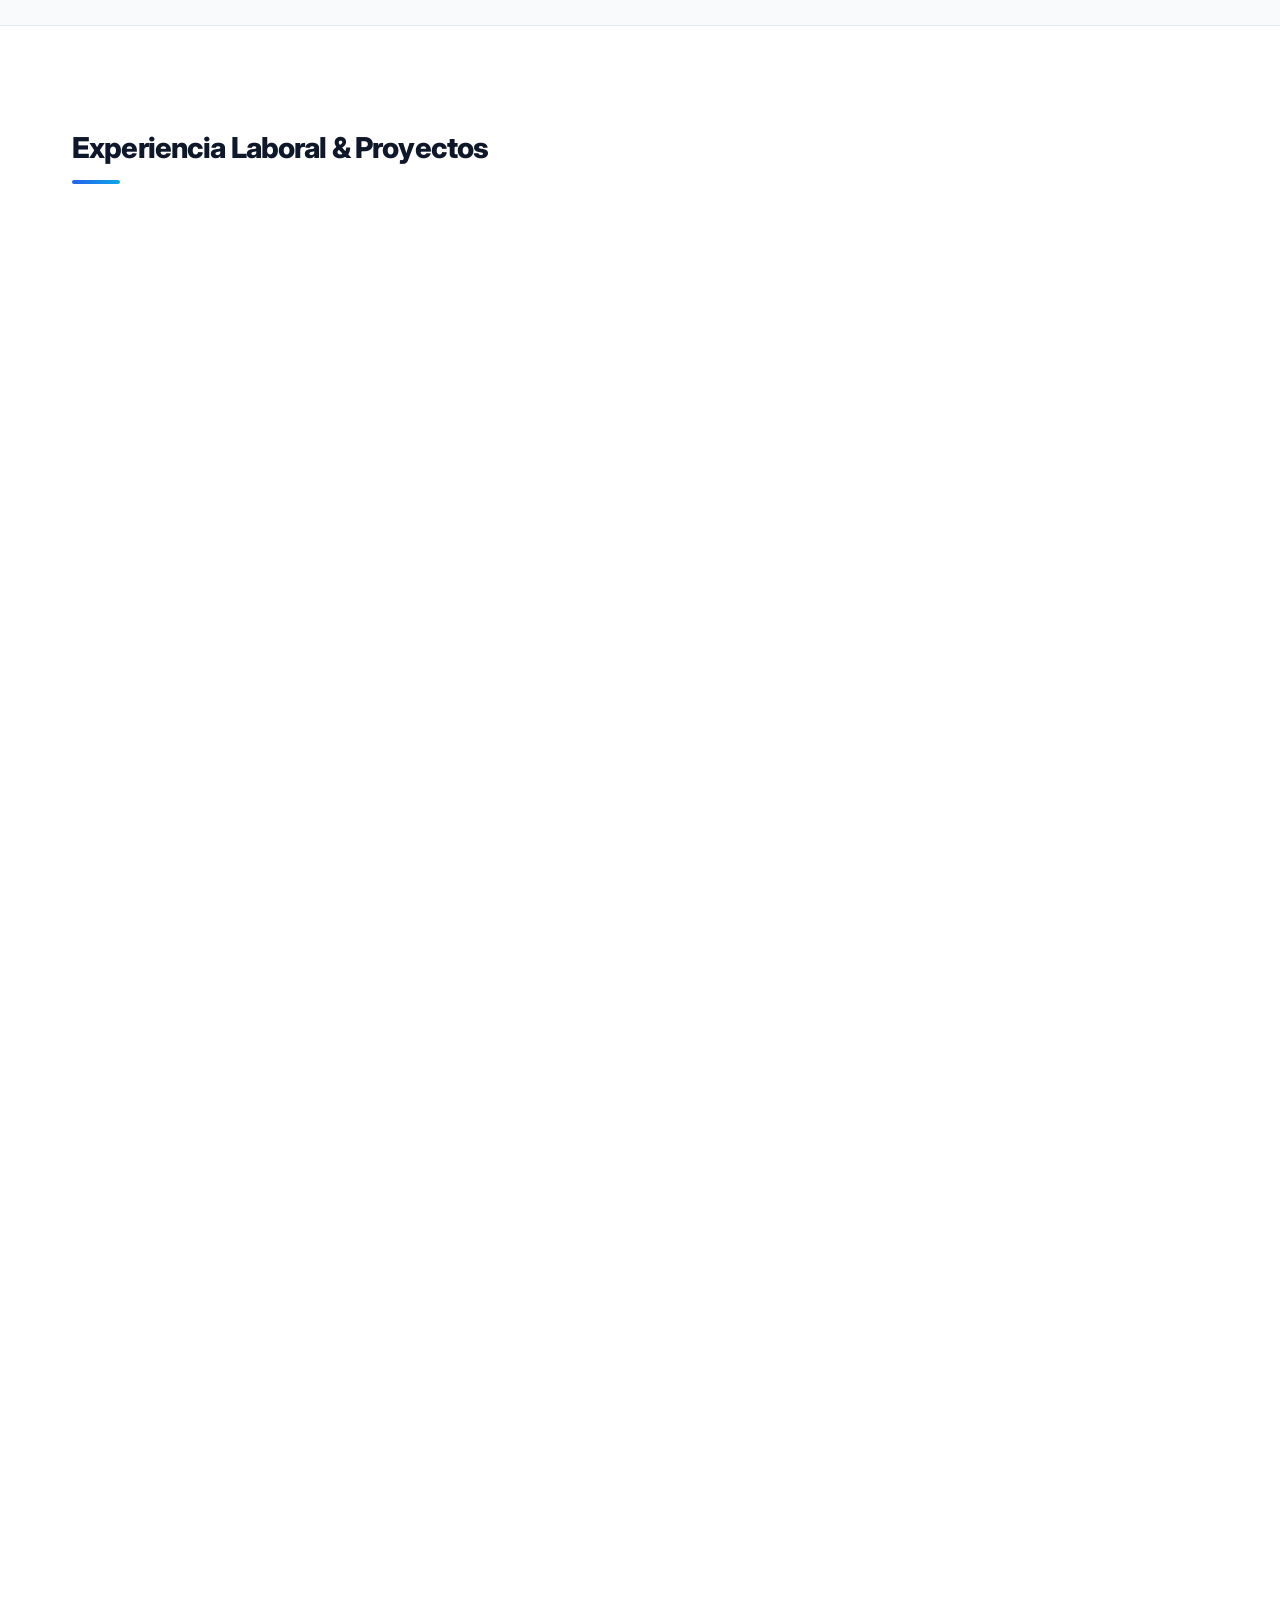
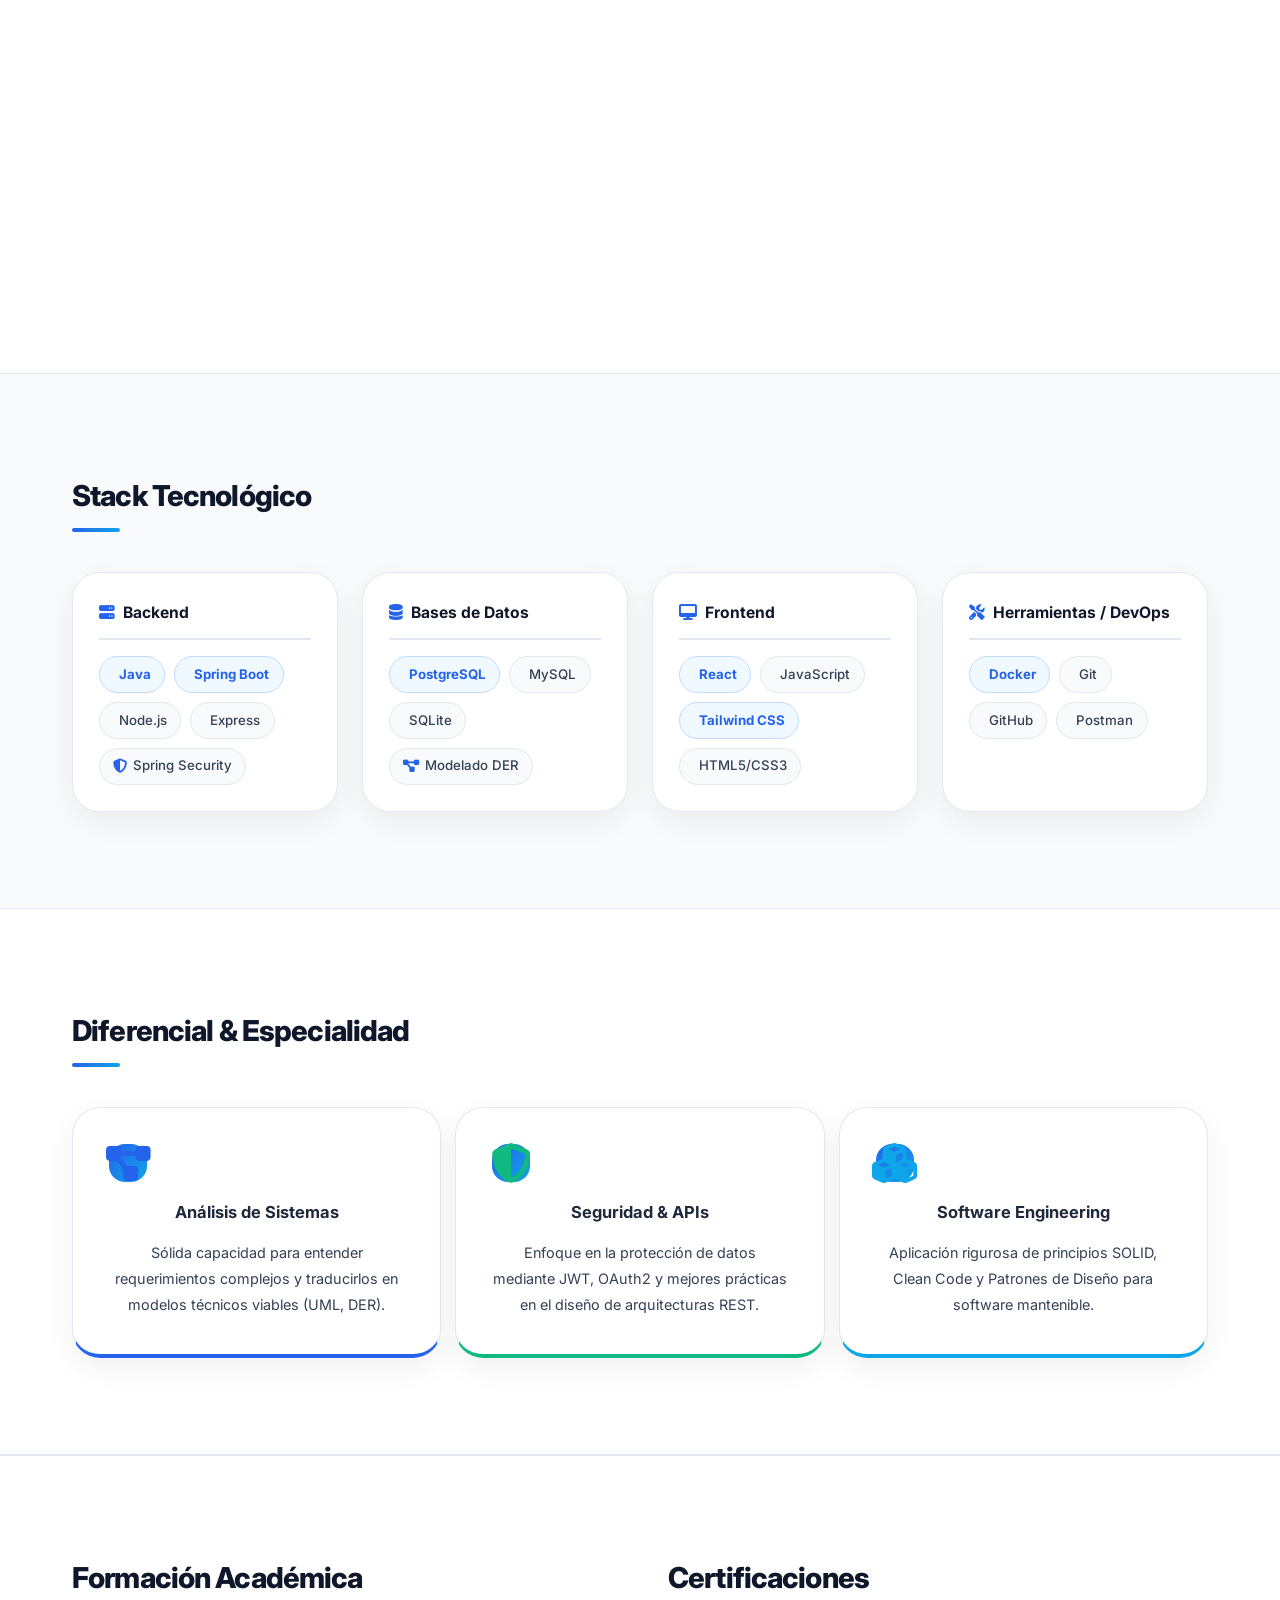
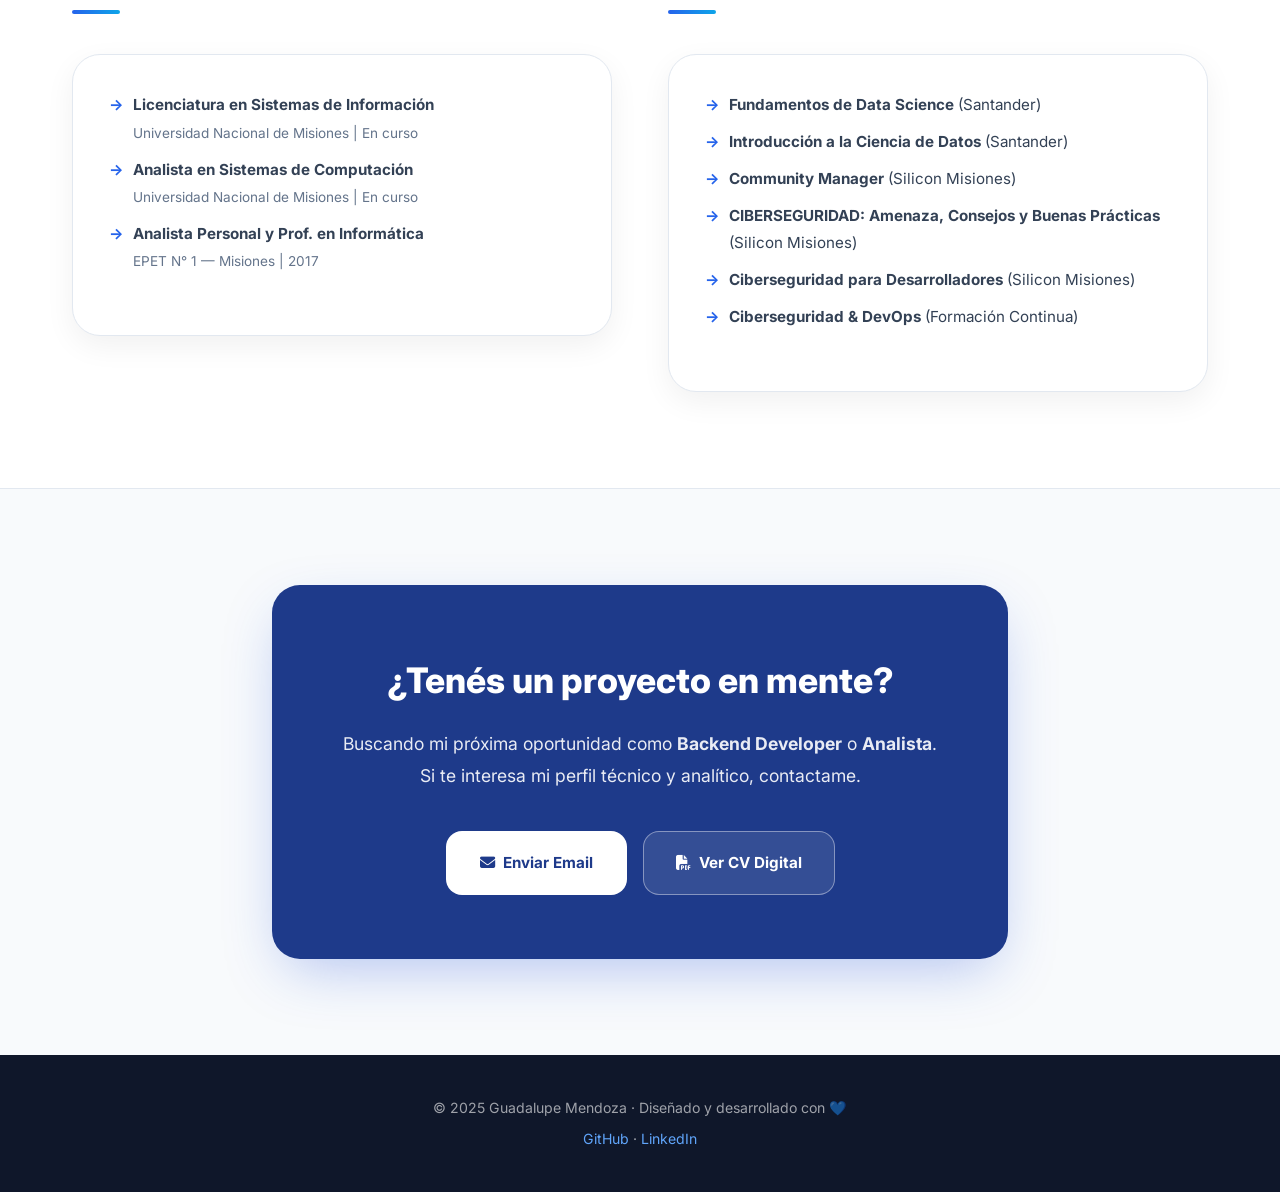
==== commit b71f25c9: "style: Apply Phase 8 premium aesthetic CSS updates to portfolio" ====
--- a/index.html
+++ b/index.html
@@ -27,10 +27,10 @@
             --border: #e2e8f0;
             --bg: #f8fafc;
             --card: #ffffff;
-            --r: 24px;
-            --r-sm: 14px;
-            --sh: 0 4px 6px -1px rgb(0 0 0 / 0.1), 0 2px 4px -2px rgb(0 0 0 / 0.1);
-            --sh-lg: 0 20px 25px -5px rgb(0 0 0 / 0.1), 0 8px 10px -6px rgb(0 0 0 / 0.1);
+            --r: 28px;
+            --r-sm: 16px;
+            --sh: 0 10px 30px rgba(0, 0, 0, 0.06);
+            --sh-lg: 0 20px 40px rgba(0, 0, 0, 0.12);
             --accent: #10b981;
             /* Emerald for a fresh professional look */
             --gap: 3.5rem;
@@ -154,6 +154,12 @@
             position: relative;
         }
 
+        @keyframes floatAvatar {
+            0% { transform: translateY(0); }
+            50% { transform: translateY(-8px); }
+            100% { transform: translateY(0); }
+        }
+
         .avatar {
             width: 156px;
             height: 156px;
@@ -162,6 +168,7 @@
             border: 5px solid var(--blue);
             box-shadow: 0 0 0 10px rgba(29, 78, 216, .08), 0 20px 40px -15px rgba(29, 78, 216, .2);
             margin: 0 auto 1.8rem;
+            animation: floatAvatar 4s ease-in-out infinite;
         }
 
         .hero h1 {
@@ -201,10 +208,11 @@
             color: var(--muted);
             font-size: 1.02rem;
             margin-bottom: 2.2rem;
-            max-width: 620px;
+            max-width: 700px;
             margin-left: auto;
             margin-right: auto;
             line-height: 1.8;
+            text-align: center;
         }
 
         .hero-bio strong {
@@ -308,6 +316,7 @@
             margin-bottom: 2.5rem;
             position: relative;
             padding-bottom: .65rem;
+            letter-spacing: -0.03em;
         }
 
         .section-title::after {
@@ -336,6 +345,7 @@
             border-radius: var(--r);
             box-shadow: var(--sh);
             border: 1px solid var(--border);
+            transition: transform 0.3s cubic-bezier(0.4, 0, 0.2, 1), box-shadow 0.3s cubic-bezier(0.4, 0, 0.2, 1);
         }
 
         .card-pad {
@@ -438,8 +448,8 @@
         .area-card:hover {
             border-color: var(--blue);
             background: var(--blue-xs);
-            transform: translateY(-3px);
-            box-shadow: 0 4px 12px rgba(29, 78, 216, .08);
+            transform: translateY(-5px);
+            box-shadow: 0 10px 25px rgba(29, 78, 216, .1);
         }
 
         .area-icon {
@@ -481,11 +491,11 @@
             padding: 1.6rem;
             box-shadow: var(--sh);
             border: 1px solid var(--border);
-            transition: transform .25s, box-shadow .25s;
+            transition: transform 0.3s cubic-bezier(0.4, 0, 0.2, 1), box-shadow 0.3s cubic-bezier(0.4, 0, 0.2, 1);
         }
 
         .skill-cat:hover {
-            transform: translateY(-4px);
+            transform: translateY(-5px);
             box-shadow: var(--sh-lg);
         }
 
@@ -562,7 +572,7 @@
             display: flex;
             flex-direction: column;
             box-shadow: var(--sh);
-            transition: transform .3s ease, box-shadow .3s ease;
+            transition: transform 0.4s cubic-bezier(0.175, 0.885, 0.32, 1.275), box-shadow 0.4s ease;
             height: 100%;
             border: 1px solid var(--border);
         }
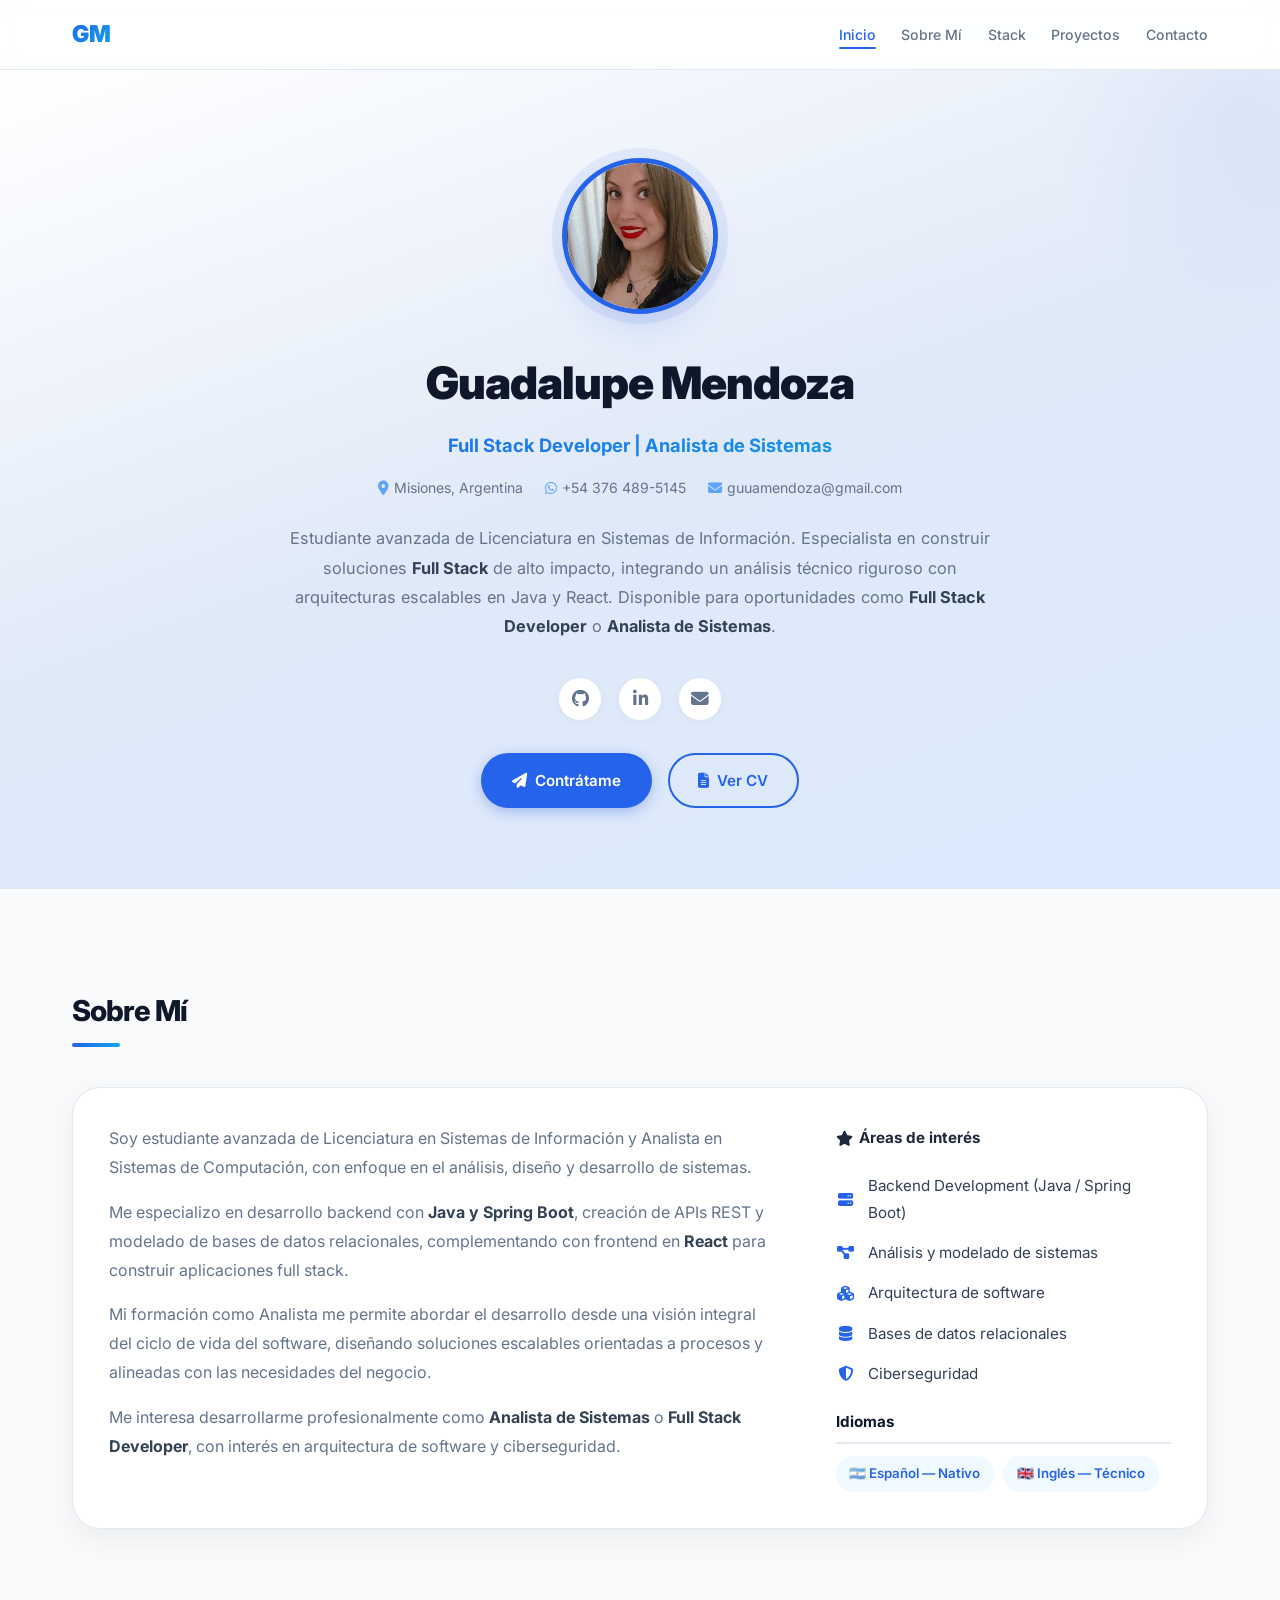
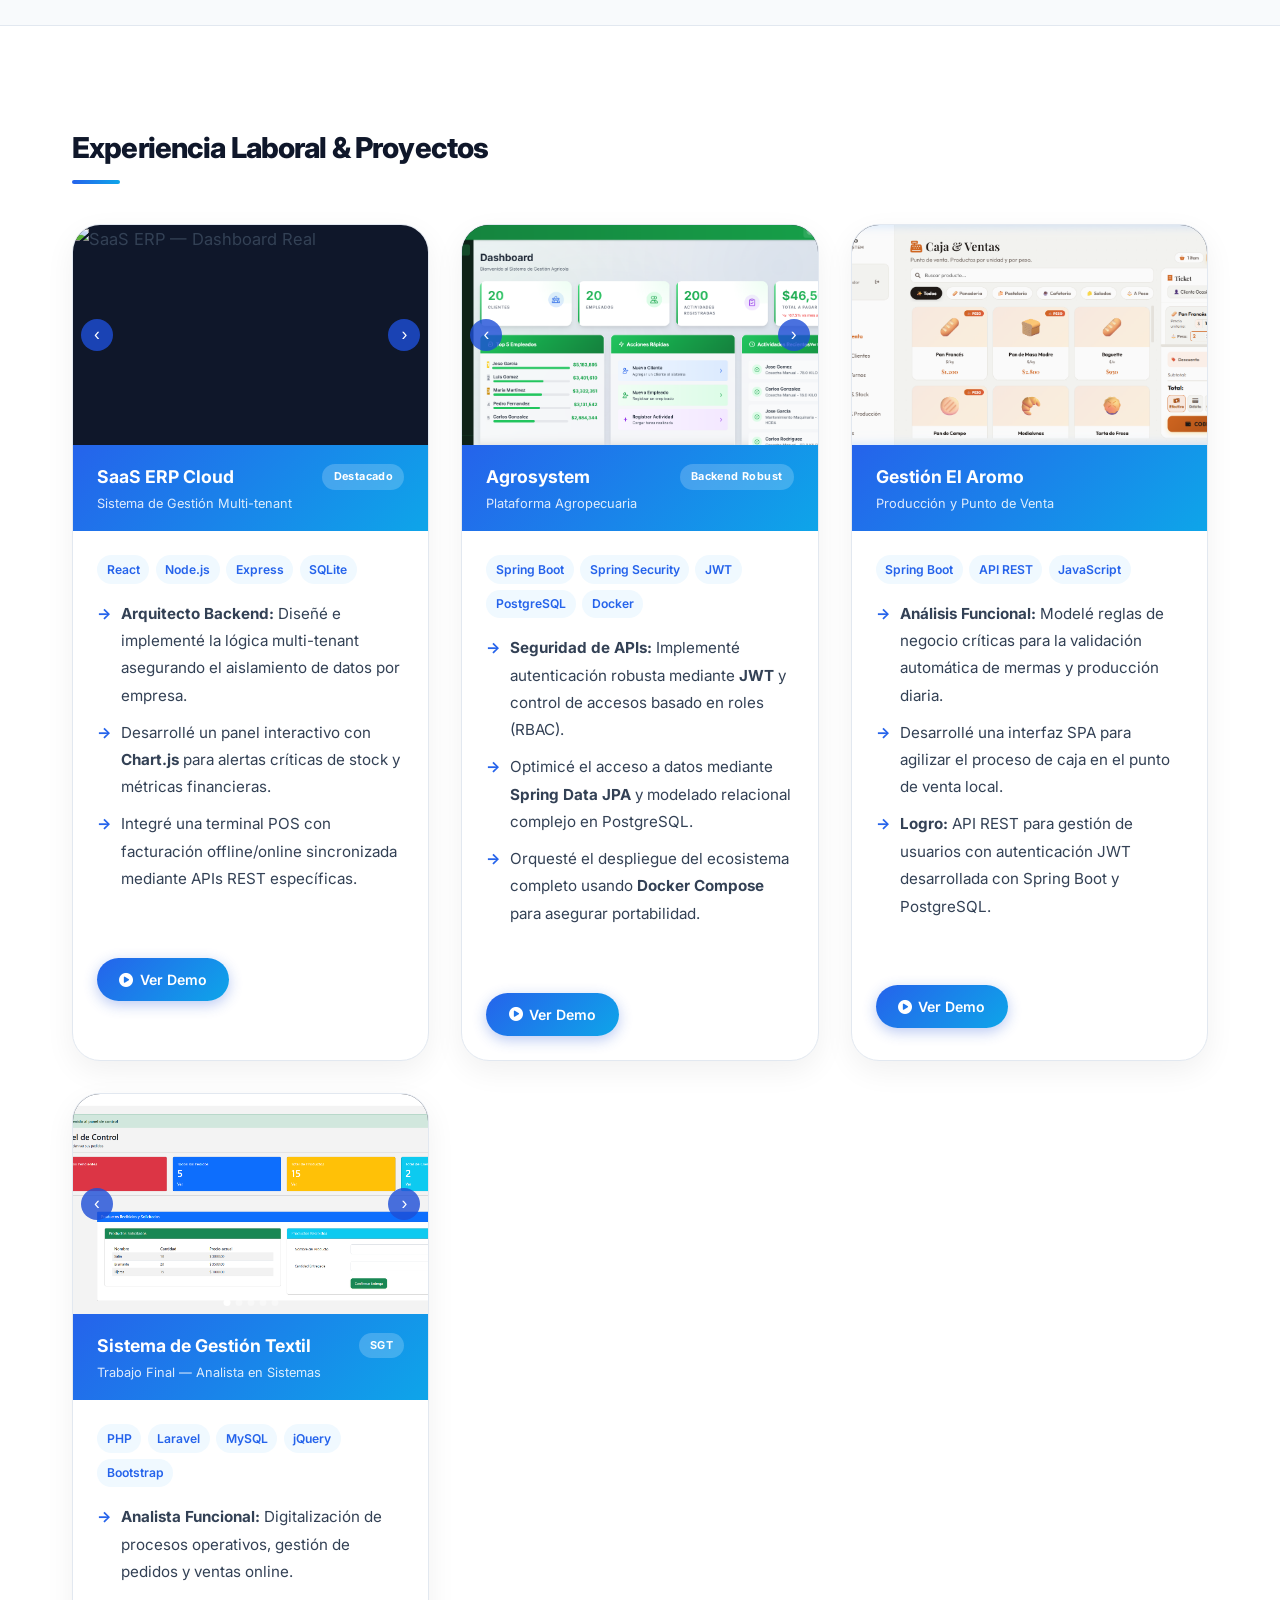
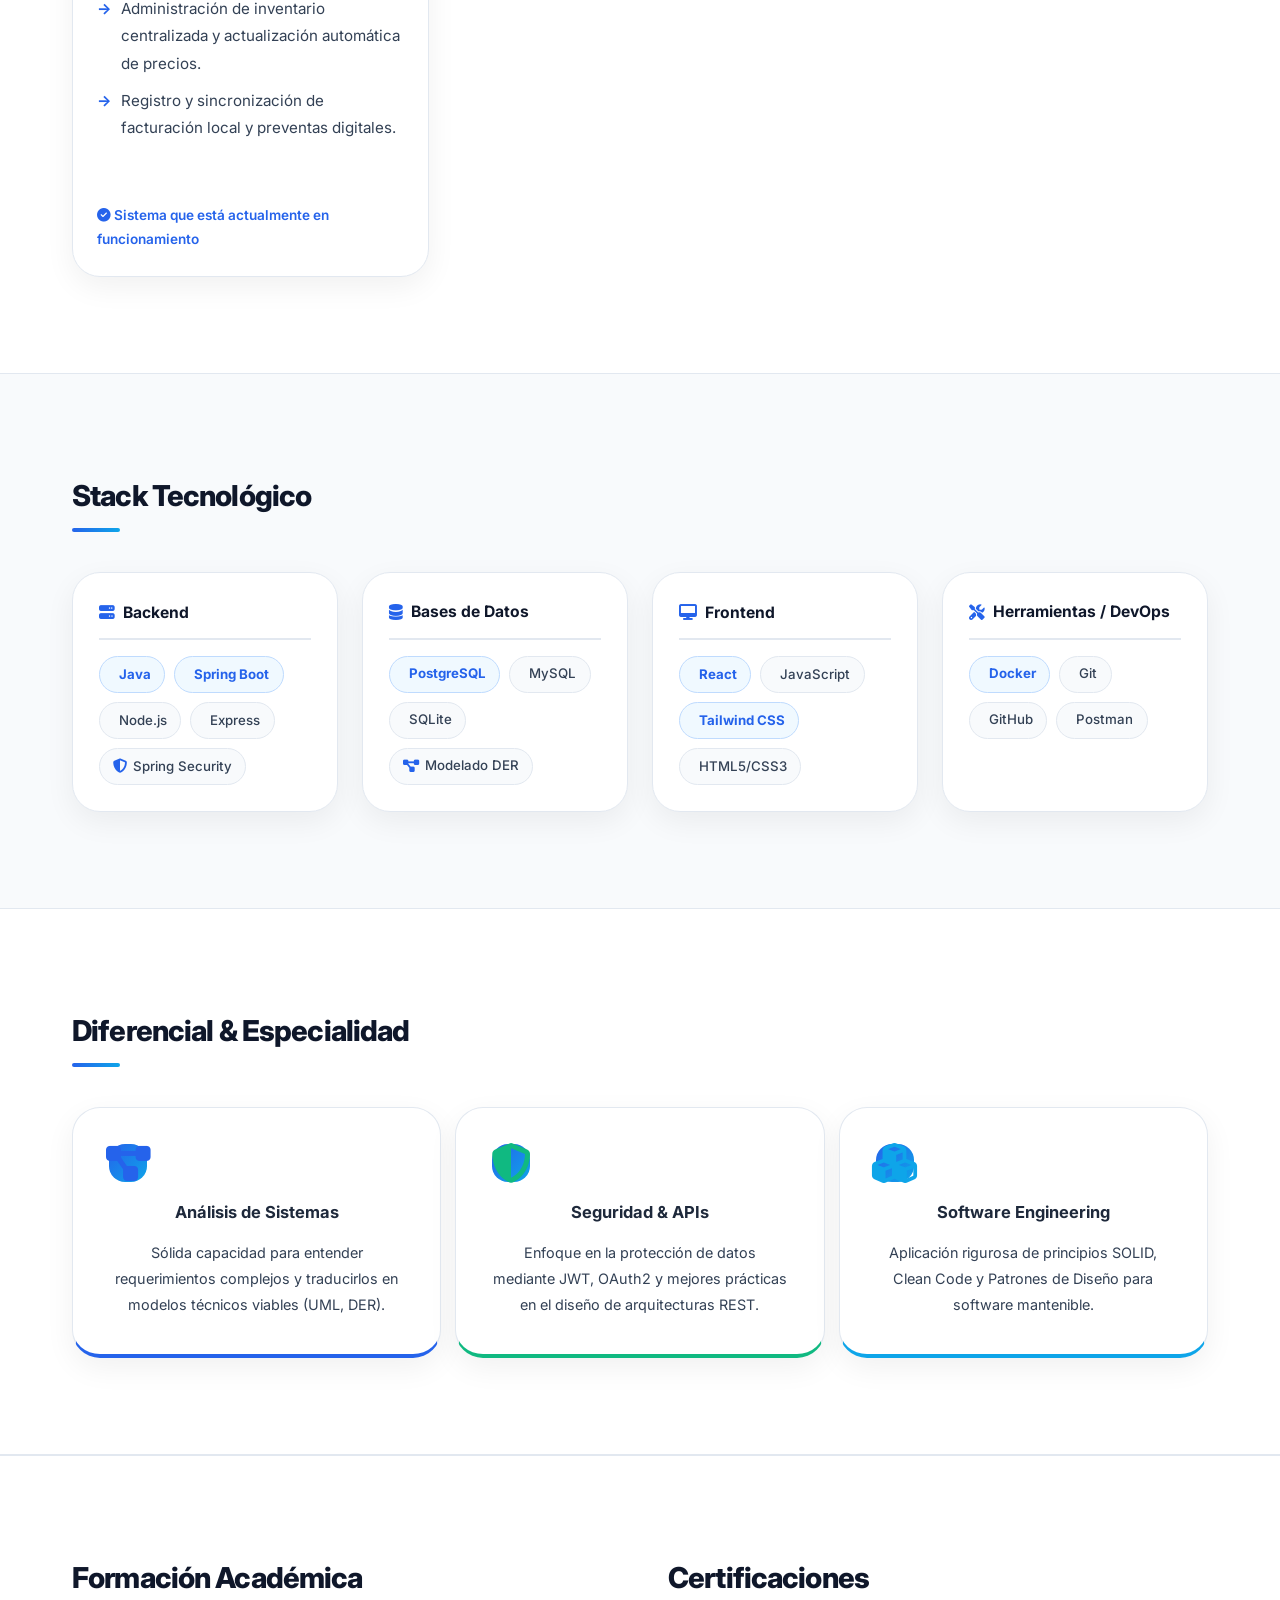
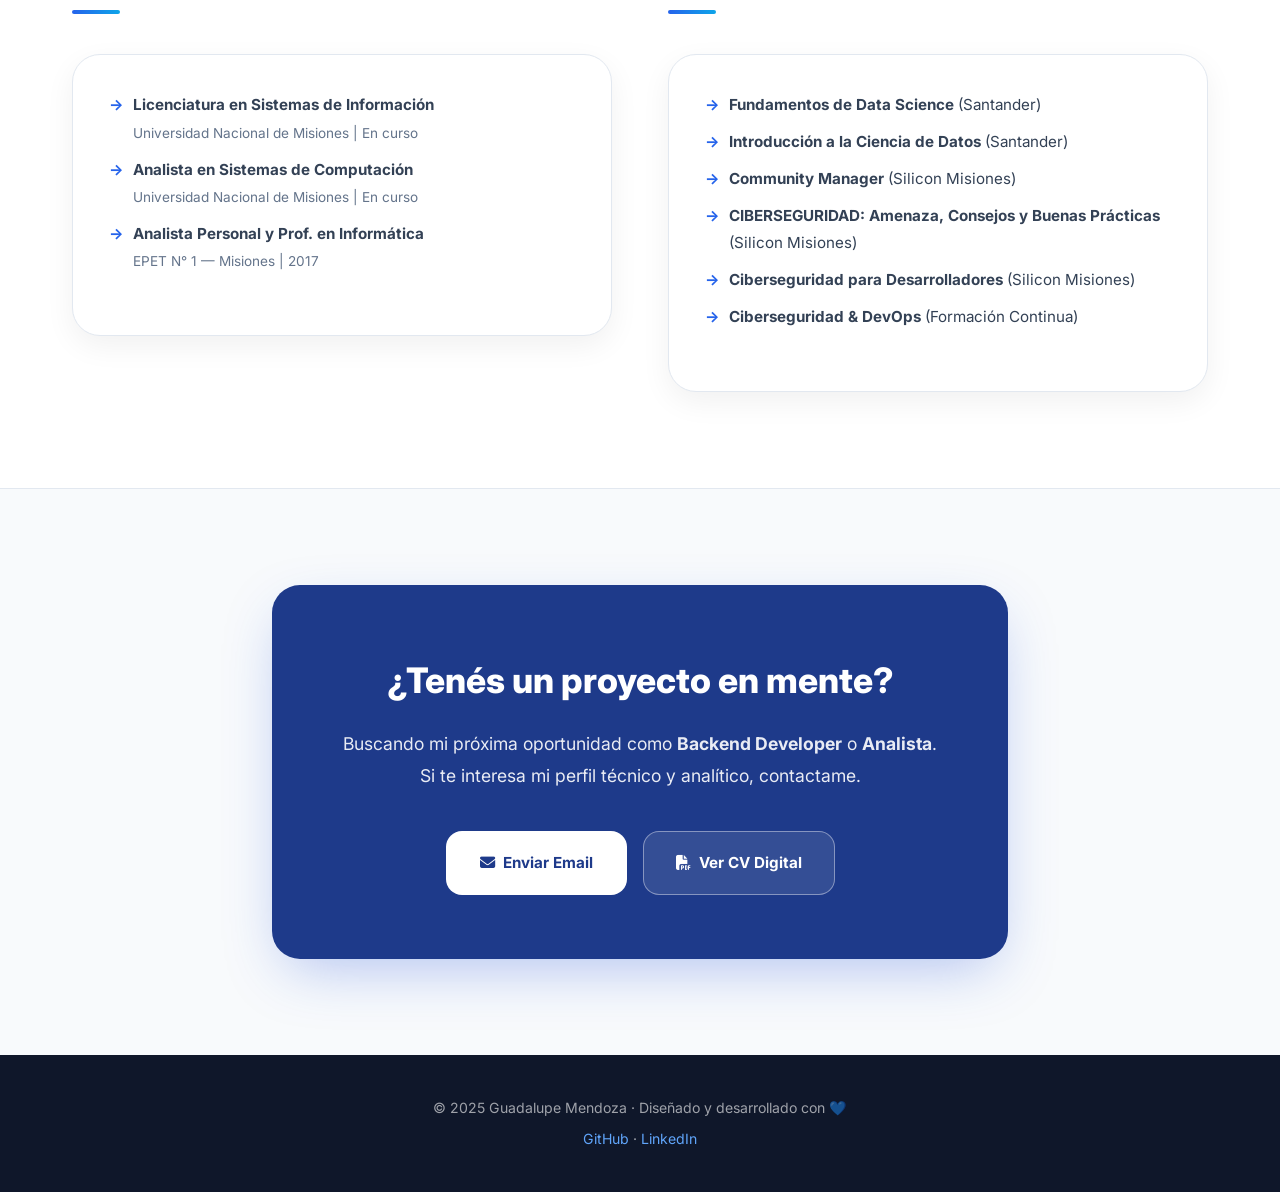
==== commit a21895ab: "Actualización definitiva de links de demo panadería y ajustes de nombres en SaaS" ====
--- a/index.html
+++ b/index.html
@@ -1193,7 +1193,7 @@
                                     desarrollada con Spring Boot y PostgreSQL.</li>
                             </ul>
                             <div class="proj-links">
-                                <a href="demo-panaderia/" target="_blank" rel="noopener" class="proj-demo-btn">
+                                <a href="https://gmmendoza.github.io/proyecto-panaderia/" target="_blank" rel="noopener" class="proj-demo-btn">
                                     <i class="fas fa-play-circle"></i> Ver Demo
                                 </a>
                             </div>
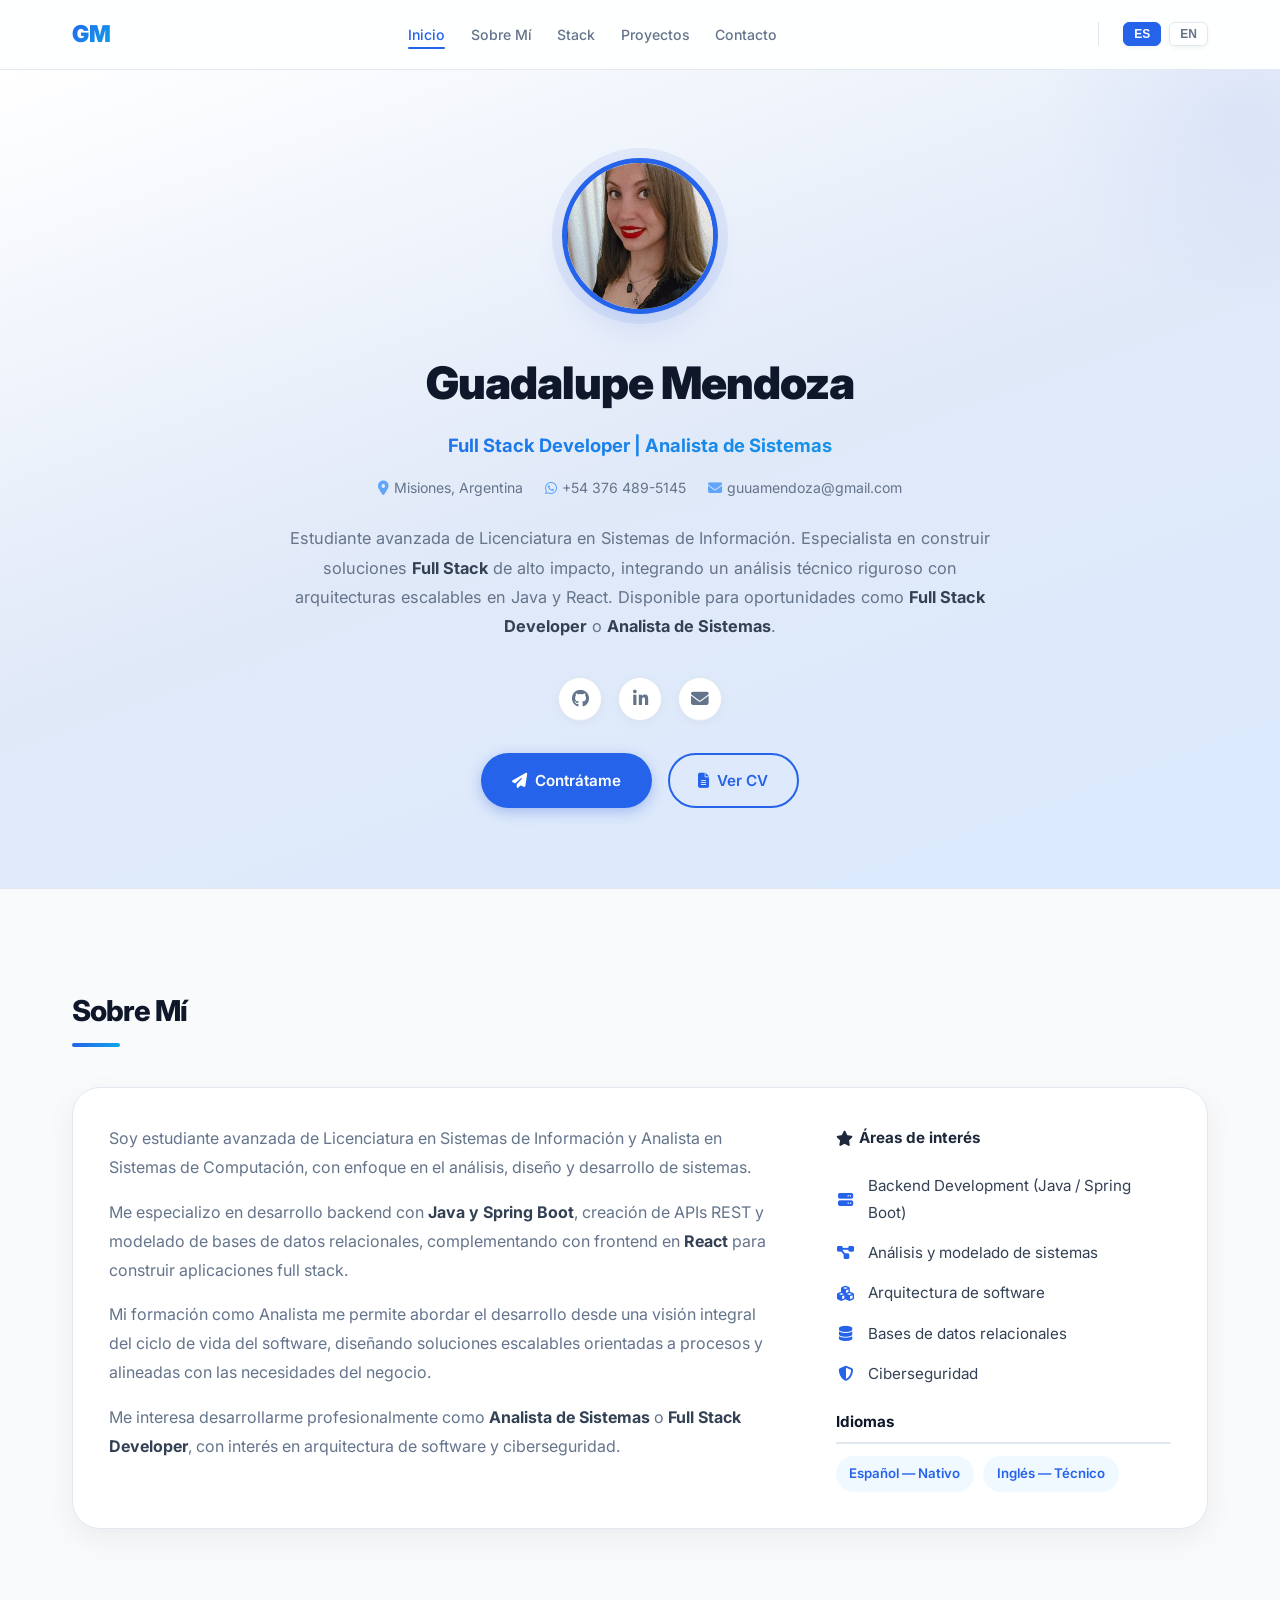
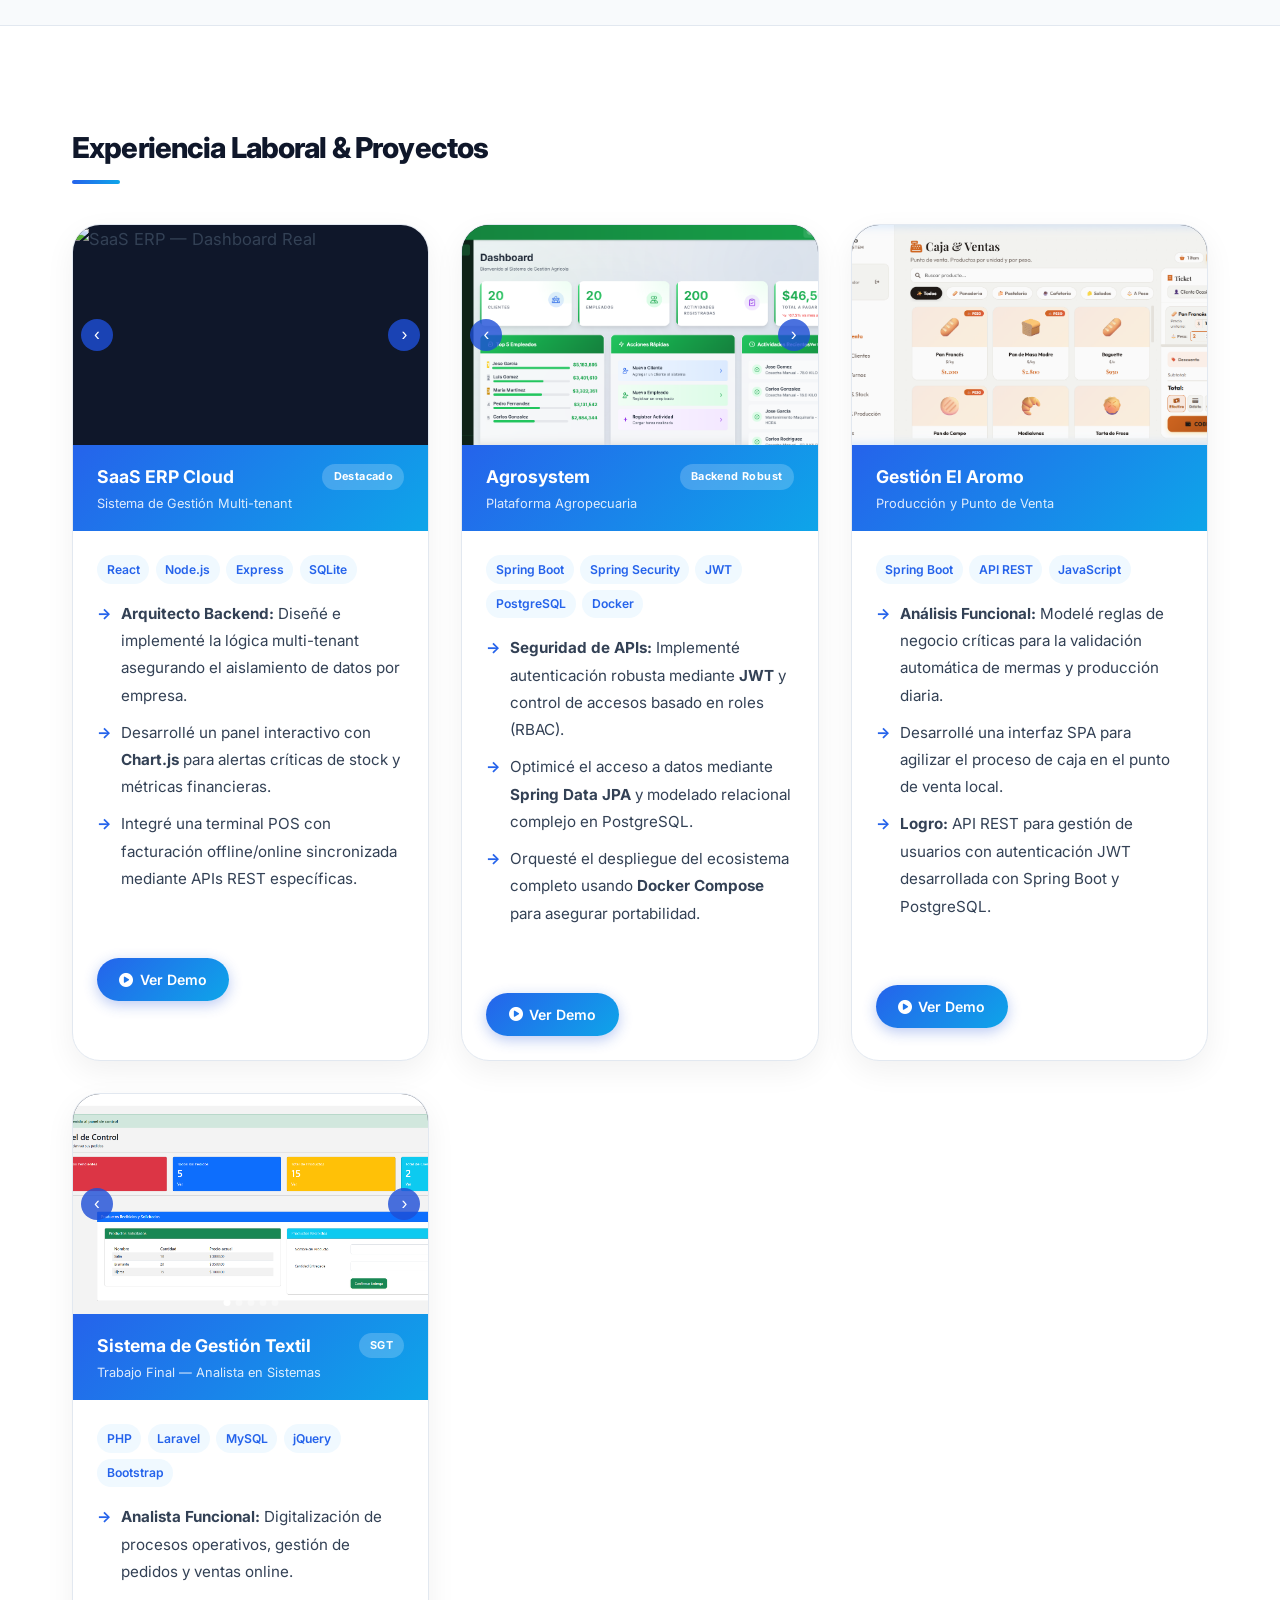
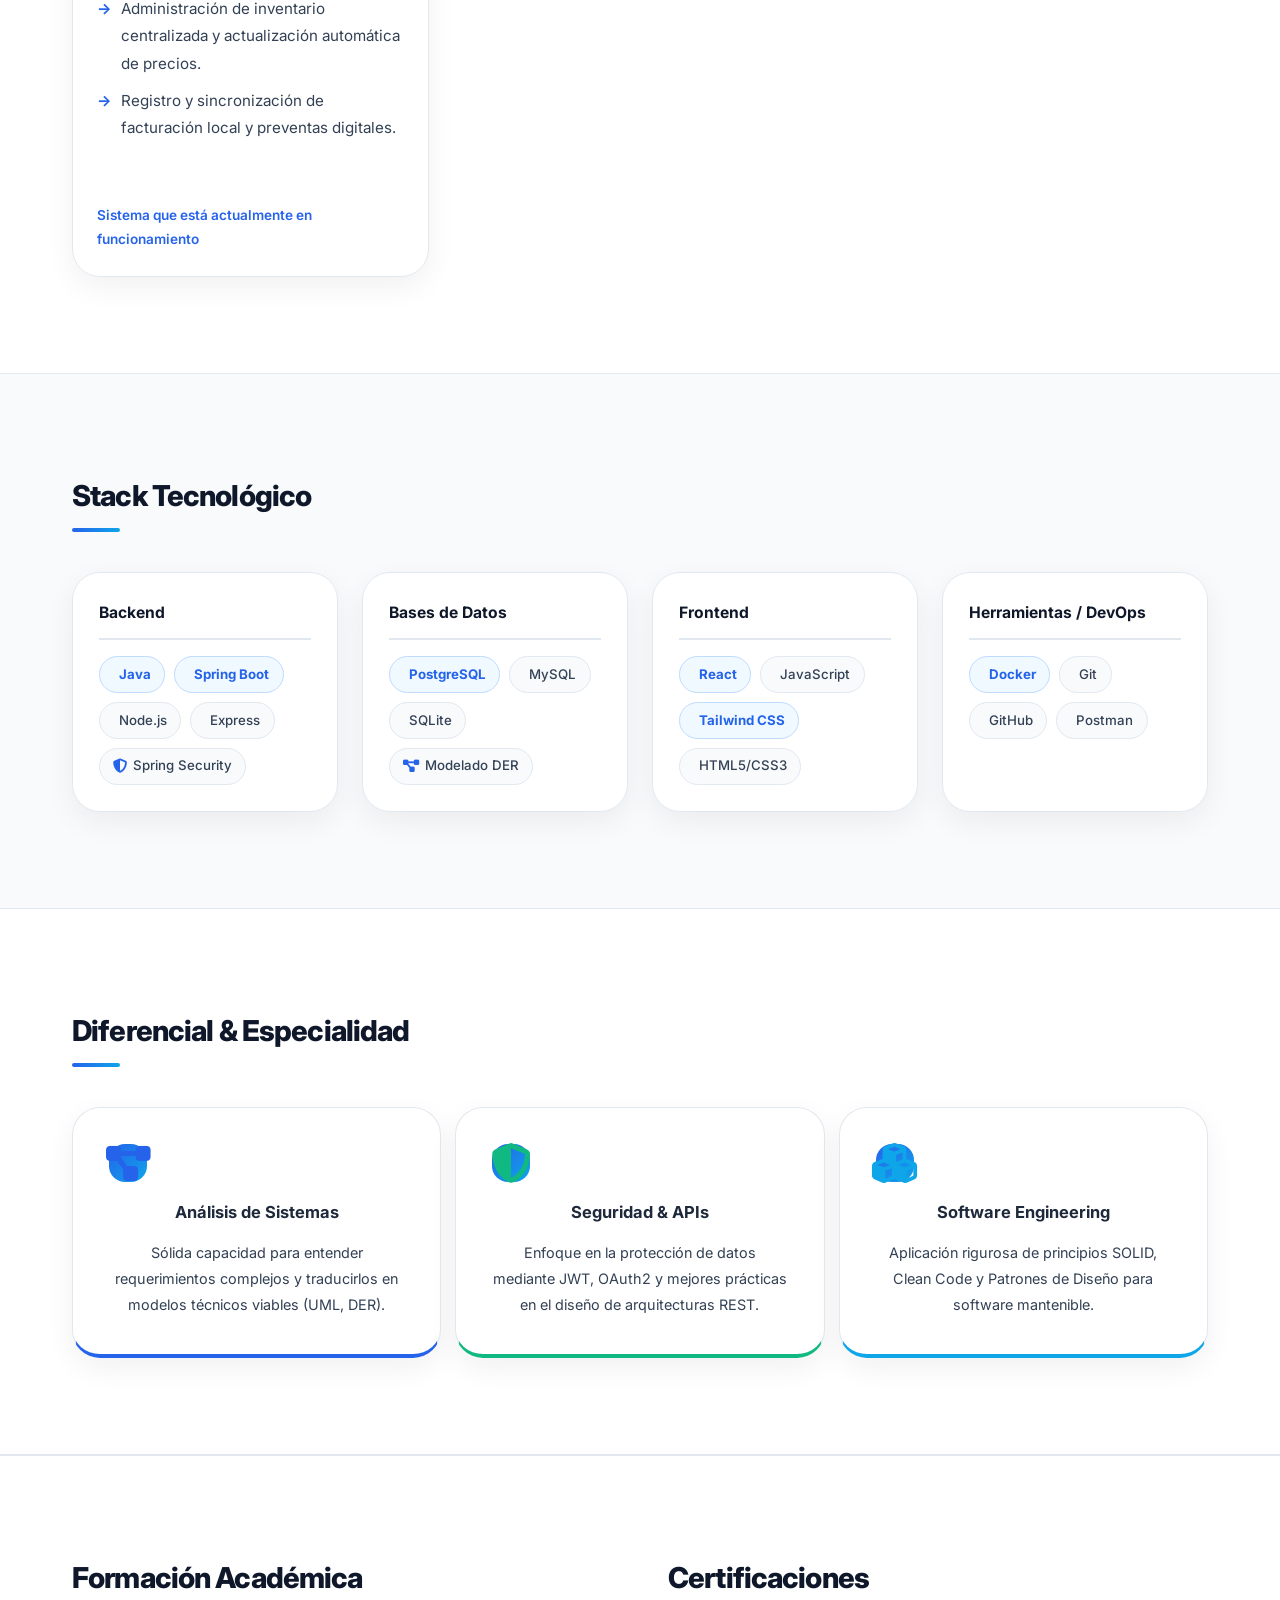
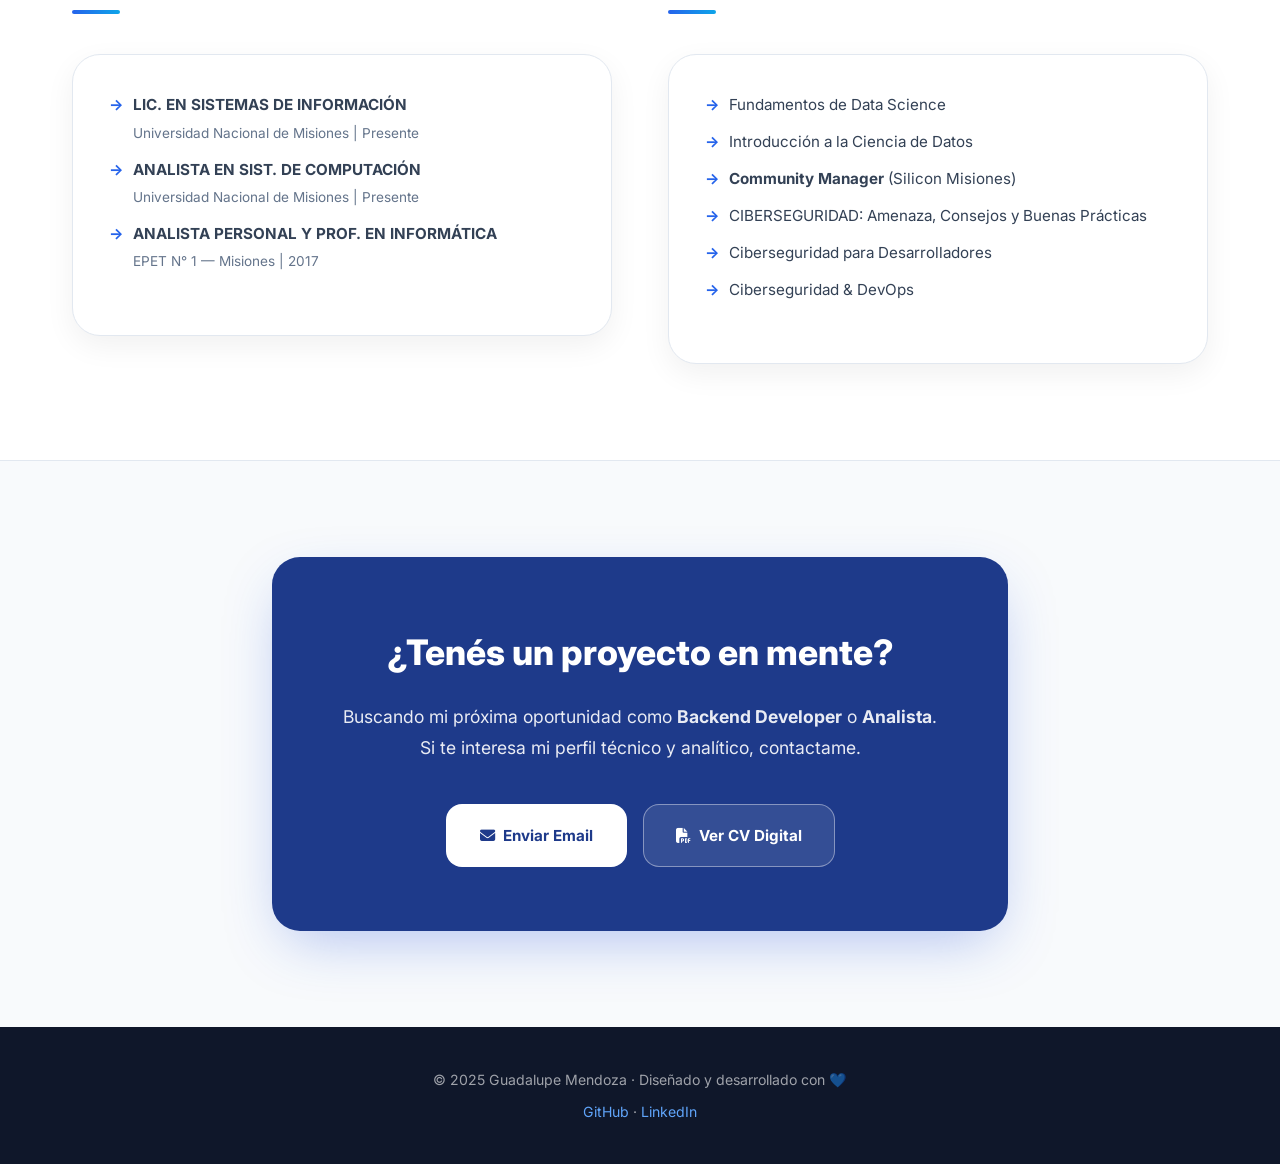
==== commit 174e0f01: "feat: implement multi-language support (ES/EN) and improve switcher visibility" ====
--- a/index.html
+++ b/index.html
@@ -127,6 +127,38 @@
             border-radius: 2px;
         }
 
+        .lang-switcher {
+            display: flex;
+            gap: 0.5rem;
+            margin-left: 1.5rem;
+            border-left: 1px solid var(--border);
+            padding-left: 1.5rem;
+        }
+
+        .lang-btn {
+            font-size: 0.75rem;
+            font-weight: 700;
+            color: var(--muted);
+            cursor: pointer;
+            transition: all 0.2s;
+            padding: 4px 10px;
+            border-radius: 6px;
+            border: 1px solid var(--border);
+            background: white;
+            box-shadow: 0 2px 4px rgba(0,0,0,0.05);
+        }
+
+        .lang-btn:hover {
+            color: var(--blue);
+            border-color: var(--blue);
+        }
+
+        .lang-btn.active {
+            color: white;
+            background: var(--blue);
+            border-color: var(--blue);
+        }
+
         /* ΓöÇΓöÇΓöÇ HERO ΓöÇΓöÇΓöÇΓöÇΓöÇΓöÇΓöÇΓöÇΓöÇΓöÇΓöÇΓöÇΓöÇΓöÇΓöÇΓöÇΓöÇΓöÇΓöÇΓöÇΓöÇΓöÇΓöÇΓöÇΓöÇΓöÇΓöÇΓöÇΓöÇΓöÇΓöÇΓöÇΓöÇΓöÇΓöÇΓöÇ */
         .hero {
             background: linear-gradient(160deg, #fff 0%, #e0e9f8 50%, #dbeafe 100%);
@@ -971,12 +1003,16 @@
         <div class="nav-inner">
             <a href="#" class="logo">GM</a>
             <ul class="nav-links">
-                <li><a href="#inicio" class="active">Inicio</a></li>
-                <li><a href="#sobre-mi">Sobre Mí</a></li>
-                <li><a href="#stack">Stack</a></li>
-                <li><a href="#proyectos">Proyectos</a></li>
-                <li><a href="#contacto">Contacto</a></li>
+                <li><a href="#inicio" class="active" data-i18n="nav-inicio">Inicio</a></li>
+                <li><a href="#sobre-mi" data-i18n="nav-sobre-mi">Sobre Mí</a></li>
+                <li><a href="#stack" data-i18n="nav-stack">Stack</a></li>
+                <li><a href="#proyectos" data-i18n="nav-proyectos">Proyectos</a></li>
+                <li><a href="#contacto" data-i18n="nav-contacto">Contacto</a></li>
             </ul>
+            <div class="lang-switcher">
+                <button class="lang-btn active" onclick="setLanguage('es')">ES</button>
+                <button class="lang-btn" onclick="setLanguage('en')">EN</button>
+            </div>
         </div>
     </nav>
 
@@ -985,13 +1021,13 @@
         <div class="hero-inner">
             <img src="profile.jpg" alt="Guadalupe Mendoza" class="avatar">
             <h1>Guadalupe Mendoza</h1>
-            <div class="hero-role">Full Stack Developer | Analista de Sistemas</div>
+            <div class="hero-role" data-i18n="hero-role">Full Stack Developer | Analista de Sistemas</div>
             <div class="hero-meta">
-                <span><i class="fas fa-map-marker-alt"></i>Misiones, Argentina</span>
+                <span><i class="fas fa-map-marker-alt"></i><span data-i18n="hero-meta-loc">Misiones, Argentina</span></span>
                 <span><i class="fab fa-whatsapp"></i>+54 376 489-5145</span>
                 <span><i class="fas fa-envelope"></i>guuamendoza@gmail.com</span>
             </div>
-            <p class="hero-bio">
+            <p class="hero-bio" data-i18n="hero-bio">
                 Estudiante avanzada de Licenciatura en Sistemas de Información. Especialista en construir soluciones
                 <strong>Full Stack</strong> de alto impacto, integrando un análisis técnico riguroso con arquitecturas
                 escalables en Java y React. Disponible para oportunidades como <strong>Full Stack Developer</strong> o
@@ -1005,8 +1041,8 @@
                 <a href="mailto:guuamendoza@gmail.com" title="Email"><i class="fas fa-envelope"></i></a>
             </div>
             <div class="hero-btns">
-                <a href="#contacto" class="btn btn-primary"><i class="fas fa-paper-plane"></i> Contrátame</a>
-                <a href="cv/" target="_blank" class="btn btn-outline"><i class="fas fa-file-alt"></i> Ver CV</a>
+                <a href="#contacto" class="btn btn-primary"><i class="fas fa-paper-plane"></i> <span data-i18n="btn-hire">Contrátame</span></a>
+                <a href="cv/" target="_blank" class="btn btn-outline"><i class="fas fa-file-alt"></i> <span data-i18n="btn-cv">Ver CV</span></a>
             </div>
         </div>
     </section>
@@ -1016,60 +1052,60 @@
     <!-- ΓöÇΓöÇ SOBRE M├ì ΓöÇΓöÇΓöÇΓöÇΓöÇΓöÇΓöÇΓöÇΓöÇΓöÇΓöÇΓöÇΓöÇΓöÇΓöÇΓöÇΓöÇΓöÇΓöÇΓöÇΓöÇΓöÇΓöÇΓöÇΓöÇΓöÇΓöÇΓöÇΓöÇΓöÇΓöÇΓöÇΓöÇΓöÇΓöÇΓöÇΓöÇΓöÇΓöÇΓöÇ -->
     <section id="sobre-mi" class="section-gap">
         <div class="container">
-            <h2 class="section-title">Sobre Mí</h2>
+            <h2 class="section-title" data-i18n="about-title">Sobre Mí</h2>
             <div class="card card-pad">
                 <div class="about-grid">
                     <div class="about-text">
-                        <p>Soy estudiante avanzada de Licenciatura en Sistemas de Información y Analista en Sistemas de
+                        <p data-i18n="about-p1">Soy estudiante avanzada de Licenciatura en Sistemas de Información y Analista en Sistemas de
                             Computación, con enfoque en el análisis, diseño y desarrollo de sistemas.</p>
-                        <p>Me especializo en desarrollo backend con <strong>Java y Spring Boot</strong>, creación de
+                        <p data-i18n="about-p2">Me especializo en desarrollo backend con <strong>Java y Spring Boot</strong>, creación de
                             APIs REST y modelado de bases de datos relacionales, complementando con frontend en
                             <strong>React</strong> para construir aplicaciones full stack.</p>
-                        <p>Mi formación como Analista me permite abordar el desarrollo desde una visión integral del
+                        <p data-i18n="about-p3">Mi formación como Analista me permite abordar el desarrollo desde una visión integral del
                             ciclo de vida del software, diseñando soluciones escalables orientadas a procesos y
                             alineadas con las necesidades del negocio.</p>
-                        <p>Me interesa desarrollarme profesionalmente como <strong>Analista de Sistemas</strong> o
+                        <p data-i18n="about-p4">Me interesa desarrollarme profesionalmente como <strong>Analista de Sistemas</strong> o
                             <strong>Full Stack Developer</strong>, con interés en arquitectura de software y
                             ciberseguridad.</p>
                     </div>
                     <div>
                         <h4
                             style="font-size: 0.95rem; font-weight: 700; color: var(--text-dark); margin-bottom: 0.75rem; display: flex; align-items: center; gap: 0.4rem;">
-                            <i class="fas fa-star"></i> Áreas de interés
+                            <i class="fas fa-star"></i> <span data-i18n="about-interests">Áreas de interés</span>
                         </h4>
                         <ul style="list-style: none; font-size: 0.95rem; color: var(--text); padding: 0.5rem 0;">
                             <li style="margin-bottom: 0.8rem; display: flex; align-items: center; gap: 0.75rem;">
                                 <i class="fas fa-server"
                                     style="color: var(--blue); width: 20px; text-align: center;"></i>
-                                <span>Backend Development (Java / Spring Boot)</span>
+                                <span data-i18n="interest-backend">Backend Development (Java / Spring Boot)</span>
                             </li>
                             <li style="margin-bottom: 0.8rem; display: flex; align-items: center; gap: 0.75rem;">
                                 <i class="fas fa-project-diagram"
                                     style="color: var(--blue); width: 20px; text-align: center;"></i>
-                                <span>Análisis y modelado de sistemas</span>
+                                <span data-i18n="interest-analysis">Análisis y modelado de sistemas</span>
                             </li>
                             <li style="margin-bottom: 0.8rem; display: flex; align-items: center; gap: 0.75rem;">
                                 <i class="fas fa-cubes"
                                     style="color: var(--blue); width: 20px; text-align: center;"></i>
-                                <span>Arquitectura de software</span>
+                                <span data-i18n="interest-arch">Arquitectura de software</span>
                             </li>
                             <li style="margin-bottom: 0.8rem; display: flex; align-items: center; gap: 0.75rem;">
                                 <i class="fas fa-database"
                                     style="color: var(--blue); width: 20px; text-align: center;"></i>
-                                <span>Bases de datos relacionales</span>
+                                <span data-i18n="interest-db">Bases de datos relacionales</span>
                             </li>
                             <li style="margin-bottom: 0.8rem; display: flex; align-items: center; gap: 0.75rem;">
                                 <i class="fas fa-shield-alt"
                                     style="color: var(--blue); width: 20px; text-align: center;"></i>
-                                <span>Ciberseguridad</span>
+                                <span data-i18n="interest-cyber">Ciberseguridad</span>
                             </li>
                         </ul>
                         <h4
-                            style="font-size:.95rem;font-weight:700;color:var(--dark);margin-bottom:.75rem;padding-bottom:.45rem;border-bottom:2px solid var(--border);">
+                            style="font-size:.95rem;font-weight:700;color:var(--dark);margin-bottom:.75rem;padding-bottom:.45rem;border-bottom:2px solid var(--border);" data-i18n="about-lang">
                             Idiomas</h4>
                         <div class="lang-row">
-                            <span class="lang-badge">🇦🇷 Español — Nativo</span>
-                            <span class="lang-badge">🇬🇧 Inglés — Técnico</span>
+                            <span class="lang-badge" data-i18n="lang-es">🇦🇷 Español — Nativo</span>
+                            <span class="lang-badge" data-i18n="lang-en">🇬🇧 Inglés — Técnico</span>
                         </div>
 
                     </div>
@@ -1083,7 +1119,7 @@
     <div class="section-alt">
         <section id="proyectos" class="section-gap">
             <div class="container">
-                <h2 class="section-title">Experiencia Laboral & Proyectos</h2>
+                <h2 class="section-title" data-i18n="proj-title">Experiencia Laboral & Proyectos</h2>
                 <div class="projects-grid">
 
                     <!-- SaaS ERP -->
@@ -1099,8 +1135,8 @@
                             <button class="carousel-btn carousel-next" onclick="cMove('saas',1)">&#8250;</button>
                         </div>
                         <div class="proj-header">
-                            <h3>SaaS ERP Cloud <span class="proj-badge">Destacado</span></h3>
-                            <div class="proj-sub">Sistema de Gestión Multi-tenant</div>
+                            <h3>SaaS ERP Cloud <span class="proj-badge" data-i18n="badge-featured">Destacado</span></h3>
+                            <div class="proj-sub" data-i18n="saas-sub">Sistema de Gestión Multi-tenant</div>
                         </div>
                         <div class="proj-body">
                             <div class="tech-tags">
@@ -1110,16 +1146,16 @@
                                 <span class="tech-tag">SQLite</span>
                             </div>
                             <ul class="proj-desc-list">
-                                <li><strong>Arquitecto Backend:</strong> Diseñé e implementé la lógica multi-tenant
+                                <li data-i18n="saas-li1"><strong>Arquitecto Backend:</strong> Diseñé e implementé la lógica multi-tenant
                                     asegurando el aislamiento de datos por empresa.</li>
-                                <li>Desarrollé un panel interactivo con <strong>Chart.js</strong> para alertas críticas
+                                <li data-i18n="saas-li2">Desarrollé un panel interactivo con <strong>Chart.js</strong> para alertas críticas
                                     de stock y métricas financieras.</li>
-                                <li>Integré una terminal POS con facturación offline/online sincronizada mediante APIs
+                                <li data-i18n="saas-li3">Integré una terminal POS con facturación offline/online sincronizada mediante APIs
                                     REST específicas.</li>
                             </ul>
                             <div class="proj-links">
                                 <a href="Saas.app/" target="_blank" rel="noopener" class="proj-demo-btn">
-                                    <i class="fas fa-play-circle"></i> Ver Demo
+                                    <i class="fas fa-play-circle"></i> <span data-i18n="btn-demo">Ver Demo</span>
                                 </a>
                             </div>
                         </div>
@@ -1138,8 +1174,8 @@
                             <button class="carousel-btn carousel-next" onclick="cMove('agro',1)">&#8250;</button>
                         </div>
                         <div class="proj-header">
-                            <h3>Agrosystem <span class="proj-badge">Backend Robust</span></h3>
-                            <div class="proj-sub">Plataforma Agropecuaria</div>
+                            <h3>Agrosystem <span class="proj-badge" data-i18n="badge-robust">Backend Robust</span></h3>
+                            <div class="proj-sub" data-i18n="agro-sub">Plataforma Agropecuaria</div>
                         </div>
                         <div class="proj-body">
                             <div class="tech-tags">
@@ -1150,17 +1186,17 @@
                                 <span class="tech-tag">Docker</span>
                             </div>
                             <ul class="proj-desc-list">
-                                <li><strong>Seguridad de APIs:</strong> Implementé autenticación robusta mediante
+                                <li data-i18n="agro-li1"><strong>Seguridad de APIs:</strong> Implementé autenticación robusta mediante
                                     <strong>JWT</strong> y control de accesos basado en roles (RBAC).</li>
-                                <li>Optimicé el acceso a datos mediante <strong>Spring Data JPA</strong> y modelado
+                                <li data-i18n="agro-li2">Optimicé el acceso a datos mediante <strong>Spring Data JPA</strong> e modelado
                                     relacional complejo en PostgreSQL.</li>
-                                <li>Orquesté el despliegue del ecosistema completo usando <strong>Docker
+                                <li data-i18n="agro-li3">Orquesté el despliegue del ecosistema completo usando <strong>Docker
                                         Compose</strong> para asegurar portabilidad.</li>
                             </ul>
                             <div class="proj-links">
                                 <a href="https://agrosystem-1.onrender.com/" target="_blank" rel="noopener"
                                     class="proj-demo-btn">
-                                    <i class="fas fa-play-circle"></i> Ver Demo
+                                    <i class="fas fa-play-circle"></i> <span data-i18n="btn-demo">Ver Demo</span>
                                 </a>
                             </div>
                         </div>
@@ -1176,7 +1212,7 @@
                         </div>
                         <div class="proj-header">
                             <h3>Gestión El Aromo</h3>
-                            <div class="proj-sub">Producción y Punto de Venta</div>
+                            <div class="proj-sub" data-i18n="pan-sub">Producción y Punto de Venta</div>
                         </div>
                         <div class="proj-body">
                             <div class="tech-tags">
@@ -1185,16 +1221,16 @@
                                 <span class="tech-tag">JavaScript</span>
                             </div>
                             <ul class="proj-desc-list">
-                                <li><strong>Análisis Funcional:</strong> Modelé reglas de negocio críticas para la
+                                <li data-i18n="pan-li1"><strong>Análisis Funcional:</strong> Modelé reglas de negocio críticas para la
                                     validación automática de mermas y producción diaria.</li>
-                                <li>Desarrollé una interfaz SPA para agilizar el proceso de caja en el punto de venta
+                                <li data-i18n="pan-li2">Desarrollé una interfaz SPA para agilizar el proceso de caja en el punto de venta
                                     local.</li>
-                                <li><strong>Logro:</strong> API REST para gestión de usuarios con autenticación JWT
+                                <li data-i18n="pan-li3"><strong>Logro:</strong> API REST para gestión de usuarios con autenticación JWT
                                     desarrollada con Spring Boot y PostgreSQL.</li>
                             </ul>
                             <div class="proj-links">
                                 <a href="https://gmmendoza.github.io/proyecto-panaderia/" target="_blank" rel="noopener" class="proj-demo-btn">
-                                    <i class="fas fa-play-circle"></i> Ver Demo
+                                    <i class="fas fa-play-circle"></i> <span data-i18n="btn-demo">Ver Demo</span>
                                 </a>
                             </div>
                         </div>
@@ -1216,8 +1252,8 @@
                             <div class="carousel-dots" id="sgt-d"></div>
                         </div>
                         <div class="proj-header">
-                            <h3>Sistema de Gestión Textil <span class="proj-badge">SGT</span></h3>
-                            <div class="proj-sub">Trabajo Final — Analista en Sistemas</div>
+                            <h3>Sistema de Gestión Textil <span class="proj-badge" data-i18n="sgt-badge">SGT</span></h3>
+                            <div class="proj-sub" data-i18n="sgt-sub">Trabajo Final — Analista en Sistemas</div>
                         </div>
                         <div class="proj-body">
                             <div class="tech-tags">
@@ -1228,13 +1264,13 @@
                                 <span class="tech-tag">Bootstrap</span>
                             </div>
                             <ul class="proj-desc-list">
-                                <li><strong>Analista Funcional:</strong> Digitalización de procesos operativos, gestión
+                                <li data-i18n="sgt-li1"><strong>Analista Funcional:</strong> Digitalización de procesos operativos, gestión
                                     de pedidos y ventas online.</li>
-                                <li>Administración de inventario centralizada y actualización automática de precios.
+                                <li data-i18n="sgt-li2">Administración de inventario centralizada y actualización automática de precios.
                                 </li>
-                                <li>Registro y sincronización de facturación local y preventas digitales.</li>
+                                <li data-i18n="sgt-li3">Registro y sincronización de facturación local y preventas digitales.</li>
                             </ul>
-                            <div style="margin-top:0.75rem; font-size:0.85rem; font-weight:600; color:var(--blue);"><i
+                            <div style="margin-top:0.75rem; font-size:0.85rem; font-weight:600; color:var(--blue);" data-i18n="sgt-live"><i
                                     class="fas fa-check-circle"></i> Sistema que está actualmente en funcionamiento
                             </div>
                         </div>
@@ -1248,11 +1284,11 @@
     <!-- ΓöÇΓöÇ STACK TECNOL├ôGICO ΓöÇΓöÇΓöÇΓöÇΓöÇΓöÇΓöÇΓöÇΓöÇΓöÇΓöÇΓöÇΓöÇΓöÇΓöÇΓöÇΓöÇΓöÇΓöÇΓöÇΓöÇΓöÇΓöÇΓöÇΓöÇΓöÇΓöÇΓöÇΓöÇΓöÇΓöÇ -->
     <section id="stack" class="section-gap">
         <div class="container">
-            <h2 class="section-title">Stack Tecnológico</h2>
+            <h2 class="section-title" data-i18n="stack-title">Stack Tecnológico</h2>
             <div class="skills-grid">
 
                 <div class="skill-cat">
-                    <h3><i class="fas fa-server"></i> Backend</h3>
+                    <h3 data-i18n="stack-back"><i class="fas fa-server"></i> Backend</h3>
                     <div class="skill-tags">
                         <span class="skill-tag hi"><i class="devicon-java-plain"></i> Java</span>
                         <span class="skill-tag hi"><i class="devicon-spring-original"></i> Spring Boot</span>
@@ -1263,7 +1299,7 @@
                 </div>
 
                 <div class="skill-cat">
-                    <h3><i class="fas fa-database"></i> Bases de Datos</h3>
+                    <h3 data-i18n="stack-db"><i class="fas fa-database"></i> Bases de Datos</h3>
                     <div class="skill-tags">
                         <span class="skill-tag hi"><i class="devicon-postgresql-plain"></i> PostgreSQL</span>
                         <span class="skill-tag"><i class="devicon-mysql-plain"></i> MySQL</span>
@@ -1273,7 +1309,7 @@
                 </div>
 
                 <div class="skill-cat">
-                    <h3><i class="fas fa-desktop"></i> Frontend</h3>
+                    <h3 data-i18n="stack-front"><i class="fas fa-desktop"></i> Frontend</h3>
                     <div class="skill-tags">
                         <span class="skill-tag hi"><i class="devicon-react-original"></i> React</span>
                         <span class="skill-tag"><i class="devicon-javascript-plain"></i> JavaScript</span>
@@ -1283,7 +1319,7 @@
                 </div>
 
                 <div class="skill-cat">
-                    <h3><i class="fas fa-tools"></i> Herramientas / DevOps</h3>
+                    <h3 data-i18n="stack-tools"><i class="fas fa-tools"></i> Herramientas / DevOps</h3>
                     <div class="skill-tags">
                         <span class="skill-tag hi"><i class="devicon-docker-plain"></i> Docker</span>
                         <span class="skill-tag"><i class="devicon-git-plain"></i> Git</span>
@@ -1300,27 +1336,27 @@
     <div class="section-alt">
         <section class="section-gap">
             <div class="container">
-                <h2 class="section-title">Diferencial & Especialidad</h2>
+                <h2 class="section-title" data-i18n="diff-title">Diferencial & Especialidad</h2>
                 <div class="areas-grid" style="grid-template-columns: repeat(auto-fit, minmax(280px, 1fr));">
                     <div class="card card-pad" style="text-align: center; border-bottom: 4px solid var(--blue);">
                         <div class="area-icon" style="font-size: 2.5rem; margin-bottom: 1rem; color: var(--blue);"><i
                                 class="fas fa-project-diagram"></i></div>
-                        <h4 style="margin-bottom: 0.8rem; color: var(--text-dark);">Análisis de Sistemas</h4>
-                        <p style="font-size: 0.9rem;">Sólida capacidad para entender requerimientos complejos y
+                        <h4 style="margin-bottom: 0.8rem; color: var(--text-dark);" data-i18n="diff-ans-title">Análisis de Sistemas</h4>
+                        <p style="font-size: 0.9rem;" data-i18n="diff-ans-desc">Sólida capacidad para entender requerimientos complejos y
                             traducirlos en modelos técnicos viables (UML, DER).</p>
                     </div>
                     <div class="card card-pad" style="text-align: center; border-bottom: 4px solid var(--accent);">
                         <div class="area-icon" style="font-size: 2.5rem; margin-bottom: 1rem; color: var(--accent);"><i
                                 class="fas fa-shield-alt"></i></div>
-                        <h4 style="margin-bottom: 0.8rem; color: var(--text-dark);">Seguridad & APIs</h4>
-                        <p style="font-size: 0.9rem;">Enfoque en la protección de datos mediante JWT, OAuth2 y mejores
+                        <h4 style="margin-bottom: 0.8rem; color: var(--text-dark);" data-i18n="diff-api-title">Seguridad & APIs</h4>
+                        <p style="font-size: 0.9rem;" data-i18n="diff-api-desc">Enfoque en la protección de datos mediante JWT, OAuth2 y mejores
                             prácticas en el diseño de arquitecturas REST.</p>
                     </div>
                     <div class="card card-pad" style="text-align: center; border-bottom: 4px solid var(--sky);">
                         <div class="area-icon" style="font-size: 2.5rem; margin-bottom: 1rem; color: var(--sky);"><i
                                 class="fas fa-cubes"></i></div>
-                        <h4 style="margin-bottom: 0.8rem; color: var(--text-dark);">Software Engineering</h4>
-                        <p style="font-size: 0.9rem;">Aplicación rigurosa de principios SOLID, Clean Code y Patrones de
+                        <h4 style="margin-bottom: 0.8rem; color: var(--text-dark);" data-i18n="diff-eng-title">Software Engineering</h4>
+                        <p style="font-size: 0.9rem;" data-i18n="diff-eng-desc">Aplicación rigurosa de principios SOLID, Clean Code y Patrones de
                             Diseño para software mantenible.</p>
                     </div>
                 </div>
@@ -1334,21 +1370,21 @@
             <div class="container">
                 <div class="two-col">
                     <div>
-                        <h2 class="section-title">Formación Académica</h2>
+                        <h2 class="section-title" data-i18n="edu-title">Formación Académica</h2>
                         <div class="card card-pad">
                             <ul class="proj-desc-list">
                                 <li>
-                                    <strong>Licenciatura en Sistemas de Información</strong><br>
+                                    <strong data-i18n="cv-edu-lic">Licenciatura en Sistemas de Información</strong><br>
                                     <span style="font-size:0.85rem; color:var(--muted);">Universidad Nacional de
-                                        Misiones | En curso</span>
+                                        Misiones | <span data-i18n="cv-present">En curso</span></span>
                                 </li>
                                 <li>
-                                    <strong>Analista en Sistemas de Computación</strong><br>
+                                    <strong data-i18n="cv-edu-analista">Analista en Sistemas de Computación</strong><br>
                                     <span style="font-size:0.85rem; color:var(--muted);">Universidad Nacional de
-                                        Misiones | En curso</span>
+                                        Misiones | <span data-i18n="cv-present">En curso</span></span>
                                 </li>
                                 <li>
-                                    <strong>Analista Personal y Prof. en Informática</strong><br>
+                                    <strong data-i18n="cv-edu-secondary">Analista Personal y Prof. en Informática</strong><br>
                                     <span style="font-size:0.85rem; color:var(--muted);">EPET N° 1 — Misiones |
                                         2017</span>
                                 </li>
@@ -1356,16 +1392,16 @@
                         </div>
                     </div>
                     <div>
-                        <h2 class="section-title">Certificaciones</h2>
+                        <h2 class="section-title" data-i18n="cert-title">Certificaciones</h2>
                         <div class="card card-pad">
                             <ul class="proj-desc-list">
-                                <li><strong>Fundamentos de Data Science</strong> (Santander)</li>
-                                <li><strong>Introducción a la Ciencia de Datos</strong> (Santander)</li>
+                                <li data-i18n="cert-ds"><strong>Fundamentos de Data Science</strong> (Santander)</li>
+                                <li data-i18n="cert-intro-ds"><strong>Introducción a la Ciencia de Datos</strong> (Santander)</li>
                                 <li><strong>Community Manager</strong> (Silicon Misiones)</li>
-                                <li><strong>CIBERSEGURIDAD: Amenaza, Consejos y Buenas Prácticas</strong> (Silicon
+                                <li data-i18n="cert-cyber-silicon"><strong>CIBERSEGURIDAD: Amenaza, Consejos y Buenas Prácticas</strong> (Silicon
                                     Misiones)</li>
-                                <li><strong>Ciberseguridad para Desarrolladores</strong> (Silicon Misiones)</li>
-                                <li><strong>Ciberseguridad & DevOps</strong> (Formación Continua)</li>
+                                <li data-i18n="cert-cyber-dev"><strong>Ciberseguridad para Desarrolladores</strong> (Silicon Misiones)</li>
+                                <li data-i18n="cert-cyber-devops"><strong>Ciberseguridad & DevOps</strong> (Formación Continua)</li>
                             </ul>
                         </div>
                     </div>
@@ -1379,8 +1415,8 @@
         <div class="container" style="max-width: 800px;">
             <div class="contact-box"
                 style="background: var(--blue-dark); color: white; padding: 4rem 2rem; border-radius: var(--r);">
-                <h2 style="color: white; margin-bottom: 1rem;">¿Tenés un proyecto en mente?</h2>
-                <p style="opacity: 0.9; margin-bottom: 2.5rem; font-size: 1.1rem;">
+                <h2 style="color: white; margin-bottom: 1rem;" data-i18n="contact-title">¿Tenés un proyecto en mente?</h2>
+                <p style="opacity: 0.9; margin-bottom: 2.5rem; font-size: 1.1rem;" data-i18n="contact-p">
                     Buscando mi próxima oportunidad como <strong>Backend Developer</strong> o
                     <strong>Analista</strong>.<br>
                     Si te interesa mi perfil técnico y analítico, contactame.
@@ -1388,11 +1424,11 @@
                 <div style="display: flex; gap: 1rem; justify-content: center; flex-wrap: wrap;">
                     <a href="mailto:guuamendoza@gmail.com" class="btn btn-white"
                         style="background: white; color: var(--blue-dark); padding: 1rem 2rem; border-radius: var(--r-sm); font-weight: 700; text-decoration: none;">
-                        <i class="fas fa-envelope"></i> Enviar Email
+                        <i class="fas fa-envelope"></i> <span data-i18n="btn-email">Enviar Email</span>
                     </a>
                     <a href="cv/" class="btn"
                         style="background: rgba(255,255,255,0.1); color: white; border: 1px solid rgba(255,255,255,0.4); padding: 1rem 2rem; border-radius: var(--r-sm); font-weight: 700; text-decoration: none;">
-                        <i class="fas fa-file-pdf"></i> Ver CV Digital
+                        <i class="fas fa-file-pdf"></i> <span data-i18n="btn-cv-pdf">Ver CV Digital</span>
                     </a>
                 </div>
             </div>
@@ -1400,7 +1436,7 @@
     </section>
 
     <footer>
-        <p>© 2025 Guadalupe Mendoza · Diseñado y desarrollado con 💙</p>
+        <p data-i18n="footer-copy">© 2025 Guadalupe Mendoza · Diseñado y desarrollado con 💙</p>
         <p style="margin-top:.4rem;"><a href="https://github.com/gmmendoza" target="_blank">GitHub</a> · <a
                 href="https://www.linkedin.com/in/gmmendoza/" target="_blank">LinkedIn</a></p>
     </footer>
@@ -1419,6 +1455,7 @@
         </div>
     </div>
 
+    <script src="js/i18n.js"></script>
     <script>
         // Lightbox
         function openLB(s, a) { const l = document.getElementById('lb'); document.getElementById('lb-img').src = s; document.getElementById('lb-cap').textContent = a || ''; l.style.display = 'flex'; document.body.style.overflow = 'hidden'; }
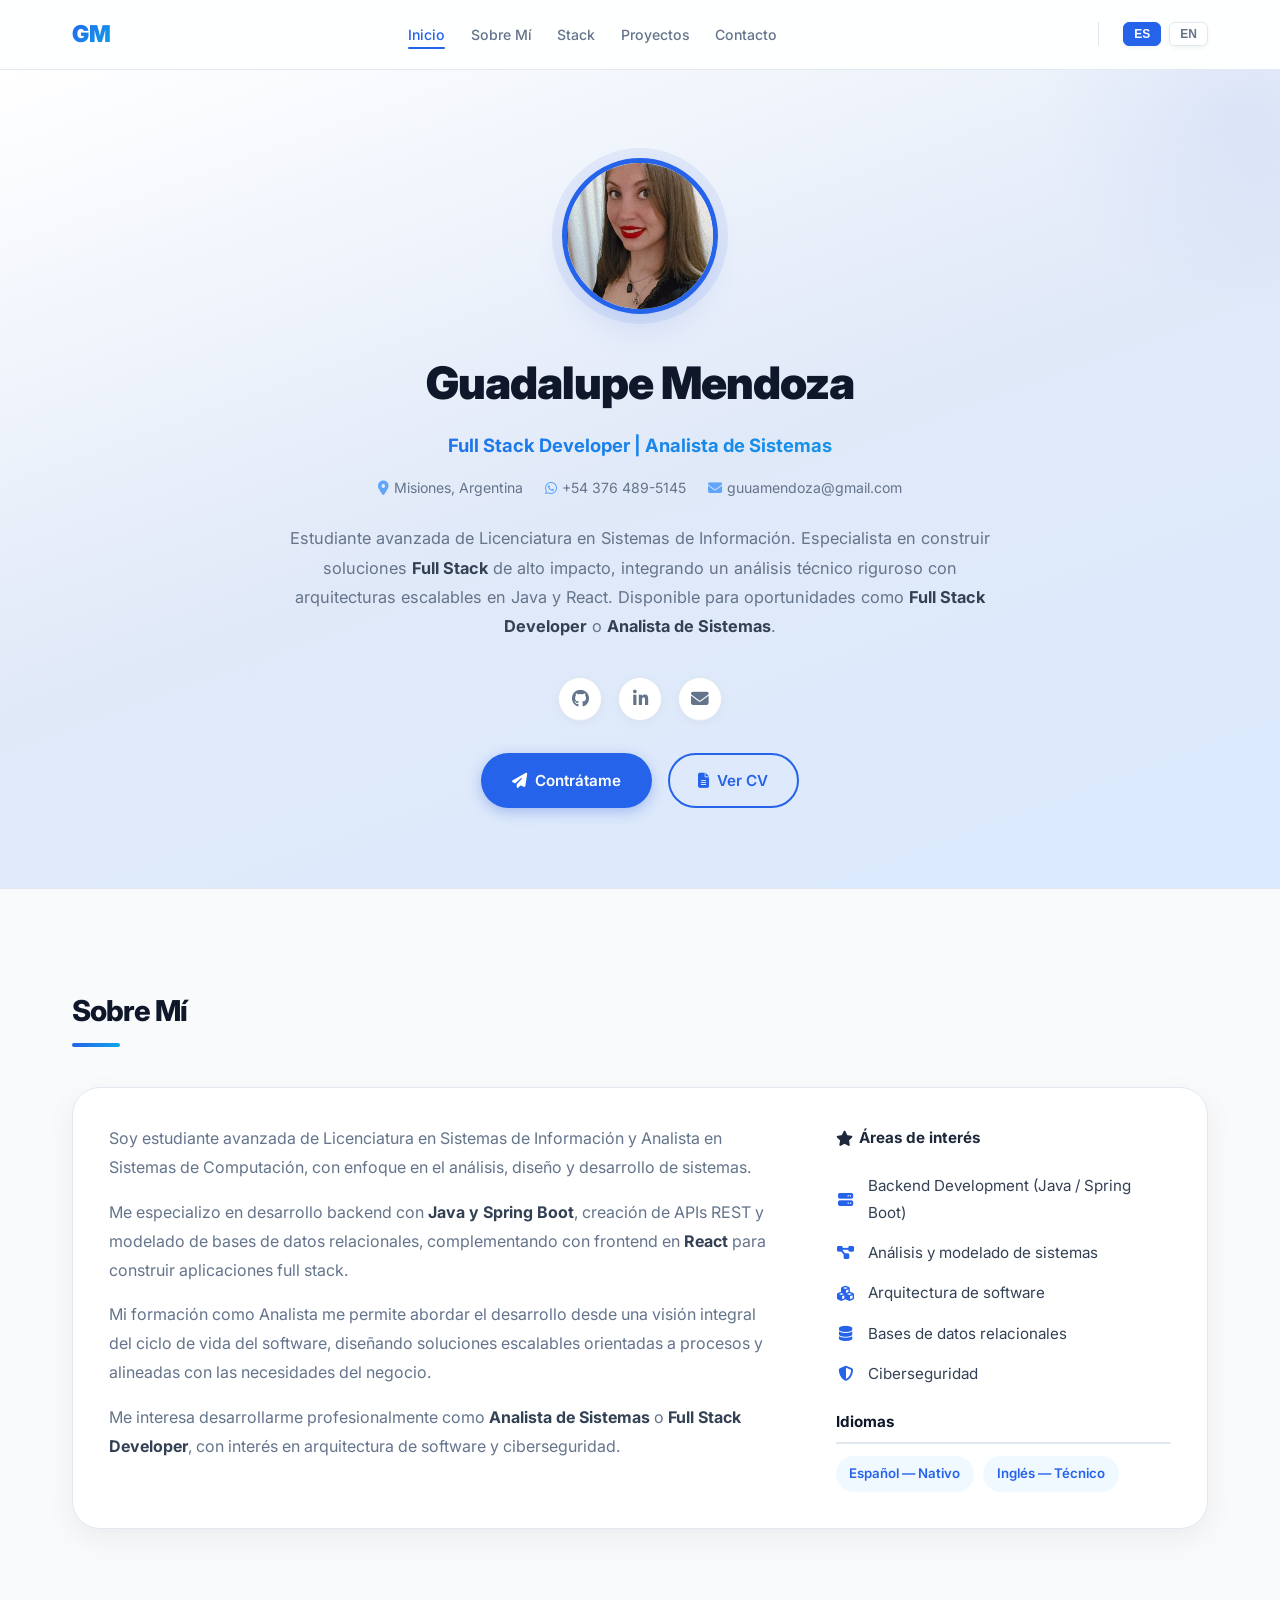
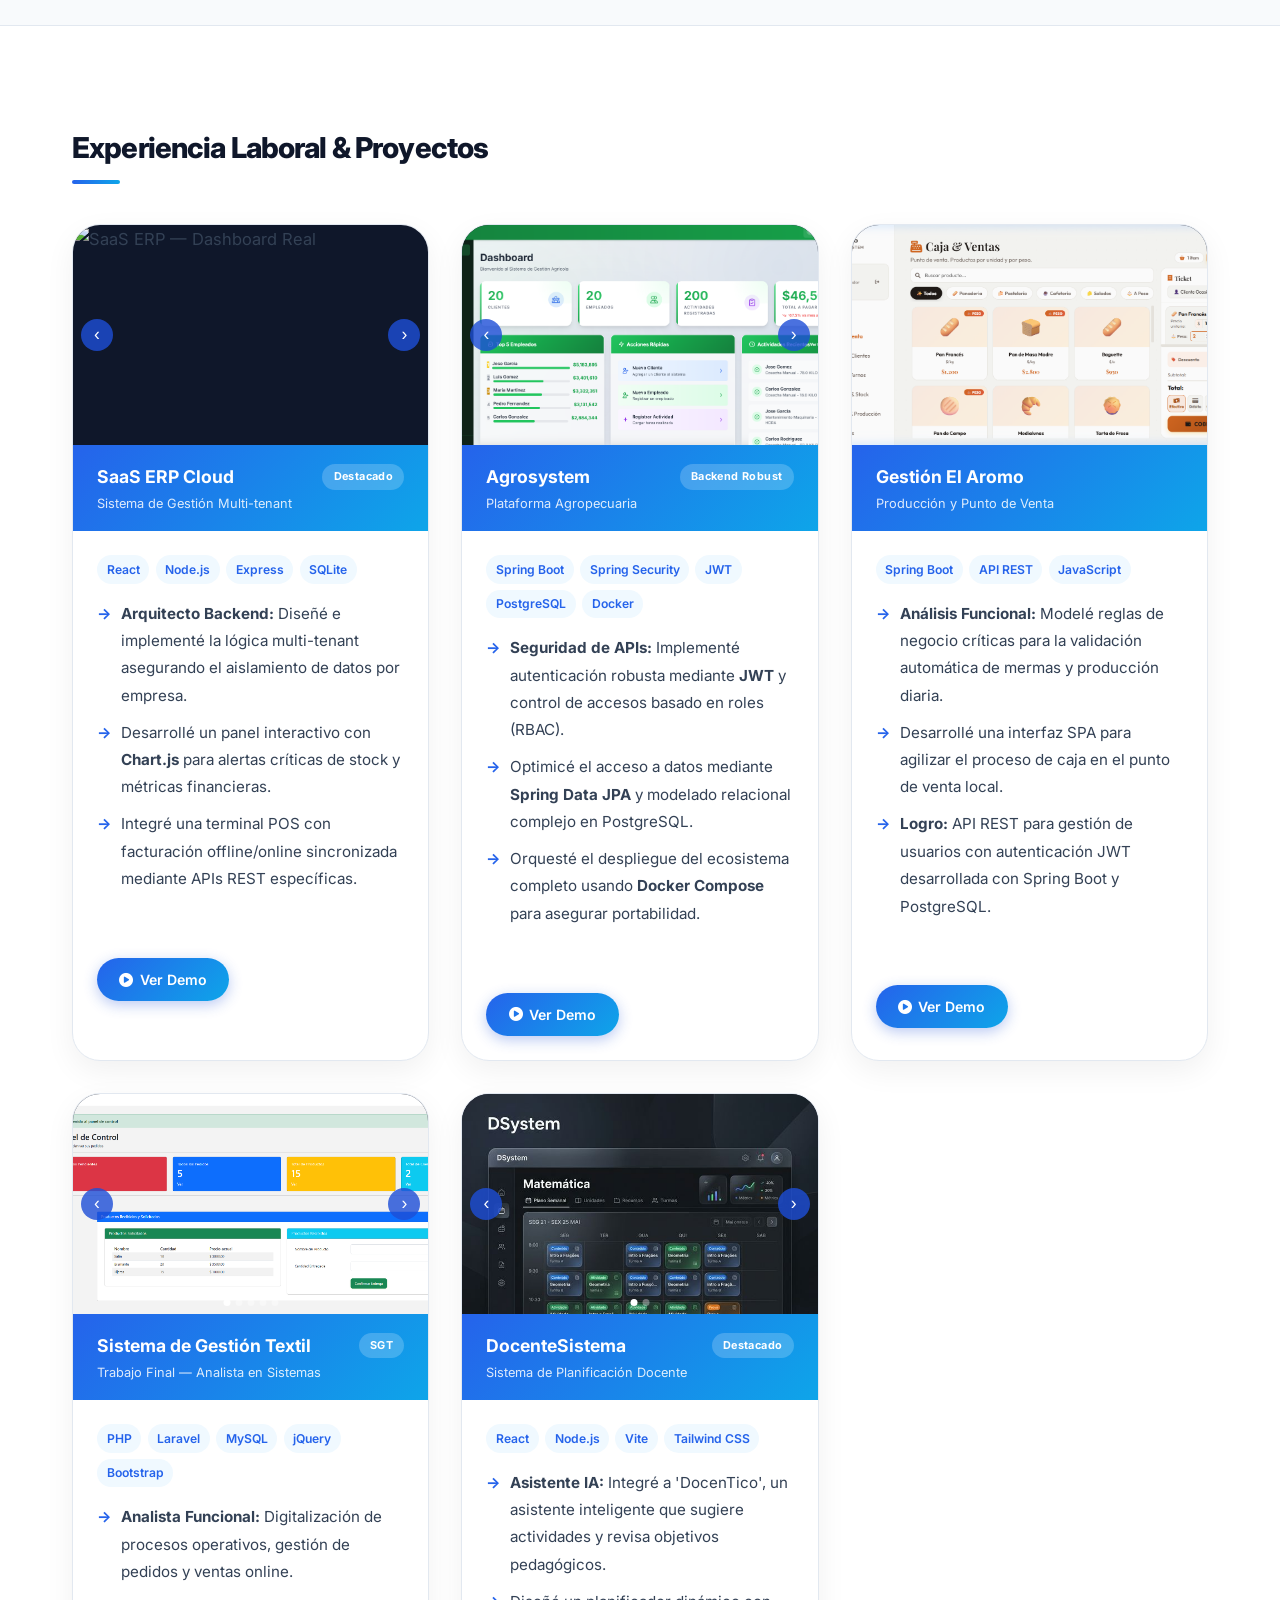
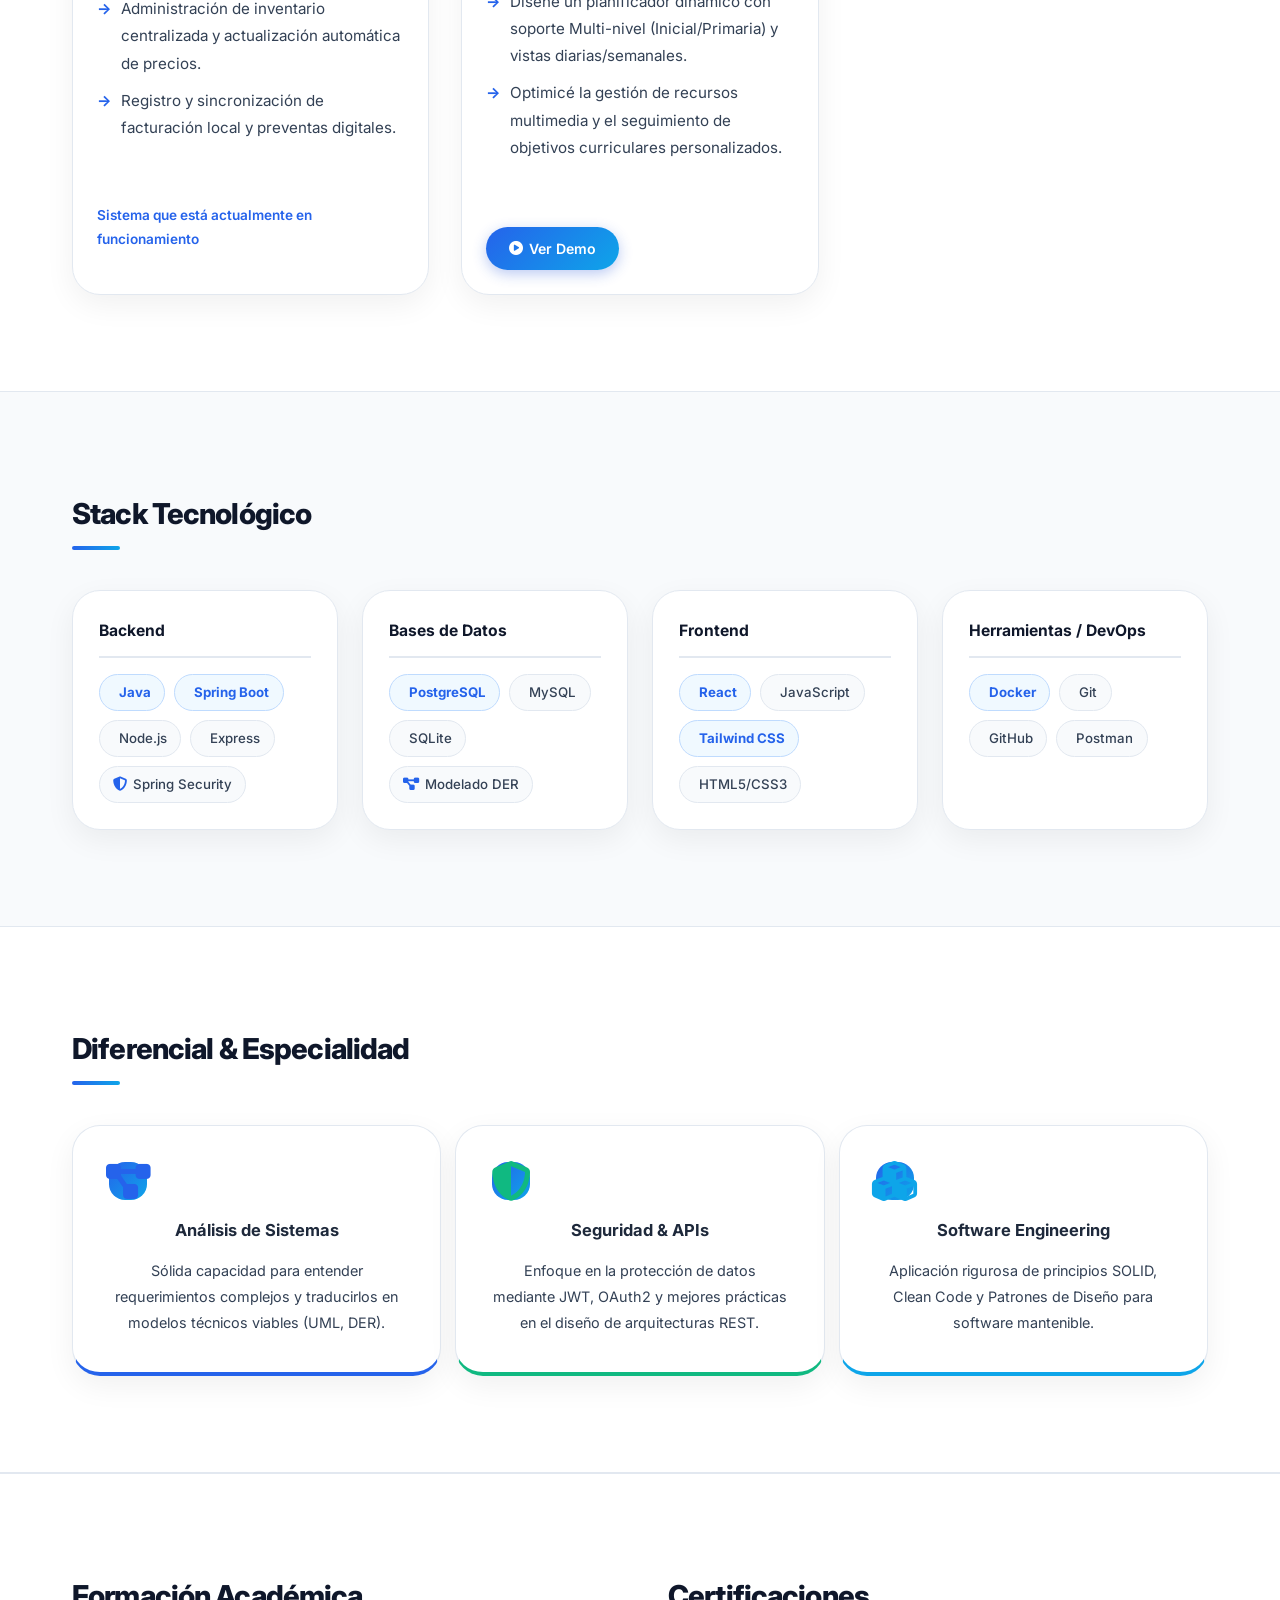
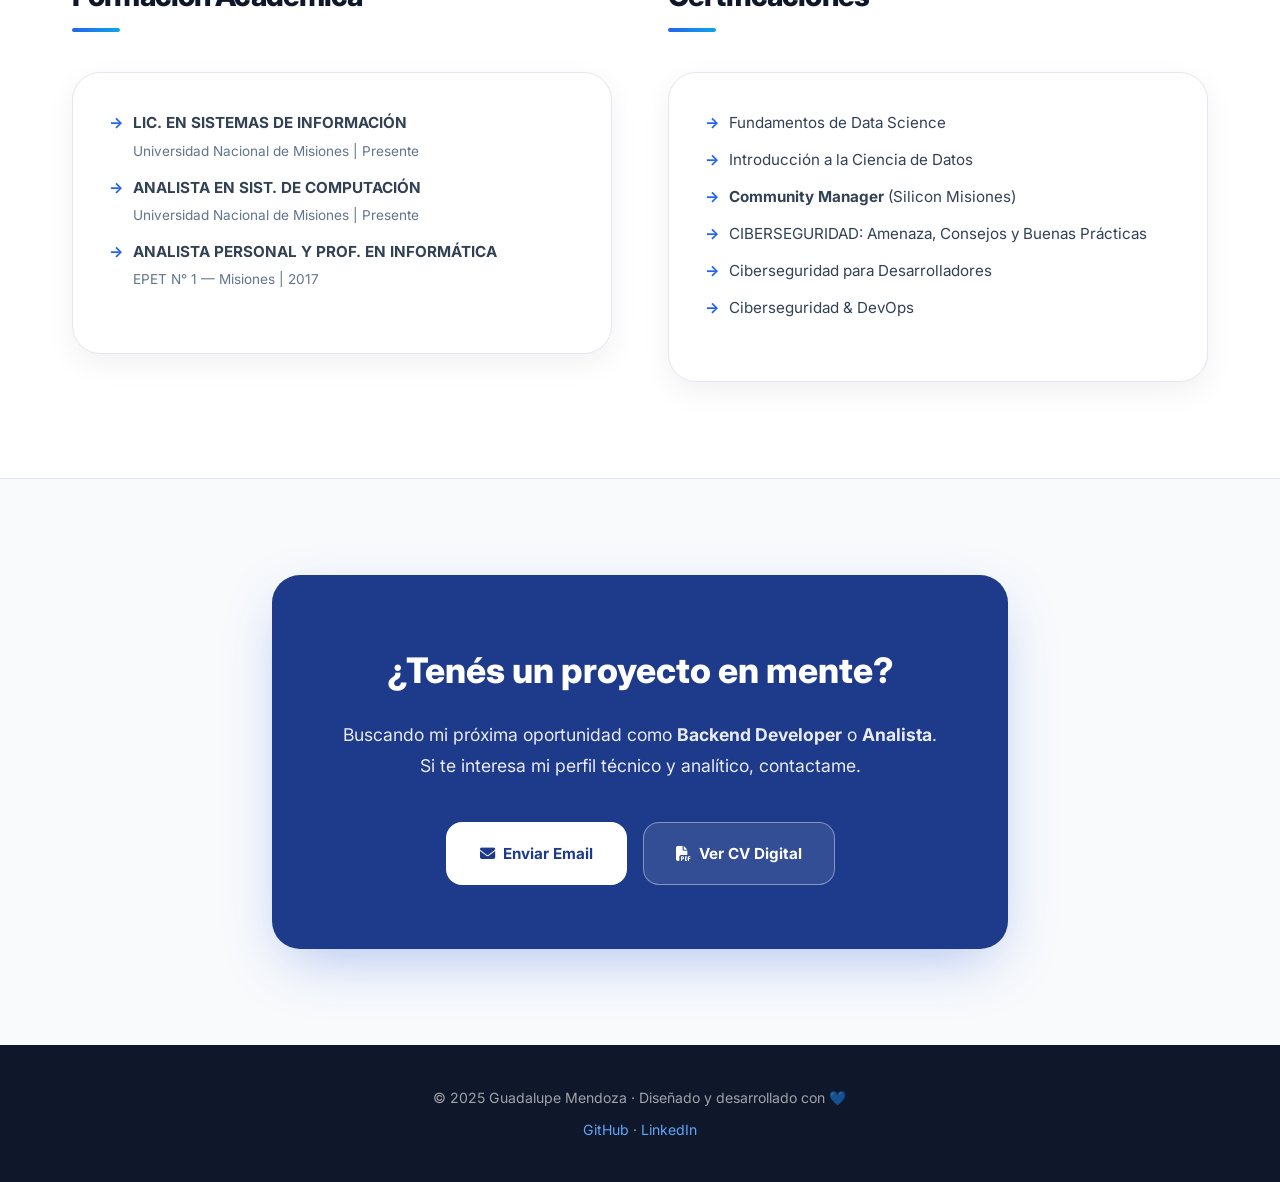
==== commit 21b166f9: "nuevo demo Dsystem" ====
--- a/index.html
+++ b/index.html
@@ -1276,6 +1276,43 @@
                         </div>
                     </div>
 
+                    <!-- DocenteSistema -->
+                    <div class="proj-card">
+                        <div class="proj-carousel" id="dsy-c">
+                            <div class="proj-carousel-track" id="dsy-t">
+                                <img src="imagenes/dsystem/dsystem-1.png" alt="DocenteSistema — Dashboard & AI"
+                                    class="proj-slide">
+                                <img src="imagenes/dsystem/dsystem-2.png" alt="DocenteSistema — Agenda"
+                                    class="proj-slide">
+                            </div>
+                            <button class="carousel-btn carousel-prev" onclick="cMove('dsy',-1)">&#8249;</button>
+                            <button class="carousel-btn carousel-next" onclick="cMove('dsy',1)">&#8250;</button>
+                            <div class="carousel-dots" id="dsy-d"></div>
+                        </div>
+                        <div class="proj-header">
+                            <h3>DocenteSistema <span class="proj-badge" data-i18n="badge-featured">IA-Ready</span></h3>
+                            <div class="proj-sub" data-i18n="dsystem-sub">Sistema de Planificación Docente</div>
+                        </div>
+                        <div class="proj-body">
+                            <div class="tech-tags">
+                                <span class="tech-tag">React</span>
+                                <span class="tech-tag">Node.js</span>
+                                <span class="tech-tag">Vite</span>
+                                <span class="tech-tag">Tailwind CSS</span>
+                            </div>
+                            <ul class="proj-desc-list">
+                                <li data-i18n="dsystem-li1"><strong>Asistente IA:</strong> Integré a 'DocenTico', un asistente inteligente que sugiere actividades y revisa objetivos pedagógicos.</li>
+                                <li data-i18n="dsystem-li2">Diseñé un planificador dinámico con soporte Multi-nivel (Inicial/Primaria) y vistas diarias/semanales.</li>
+                                <li data-i18n="dsystem-li3">Optimicé la gestión de recursos multimedia y el seguimiento de objetivos curriculares personalizados.</li>
+                            </ul>
+                            <div class="proj-links">
+                                <a href="demo-dsystem/" target="_blank" rel="noopener" class="proj-demo-btn">
+                                    <i class="fas fa-play-circle"></i> <span data-i18n="btn-demo">Ver Demo</span>
+                                </a>
+                            </div>
+                        </div>
+                    </div>
+
                 </div>
             </div>
         </section>
@@ -1479,6 +1516,7 @@
         initCarousel('agro', 'agro-t', 'agro-d');
         initCarousel('pan', 'pan-t', 'pan-d');
         initCarousel('sgt', 'sgt-t', 'sgt-d');
+        initCarousel('dsy', 'dsy-t', 'dsy-d');
 
         // Nav scroll
         document.querySelectorAll('.nav-links a[href^="#"]').forEach(a => {
